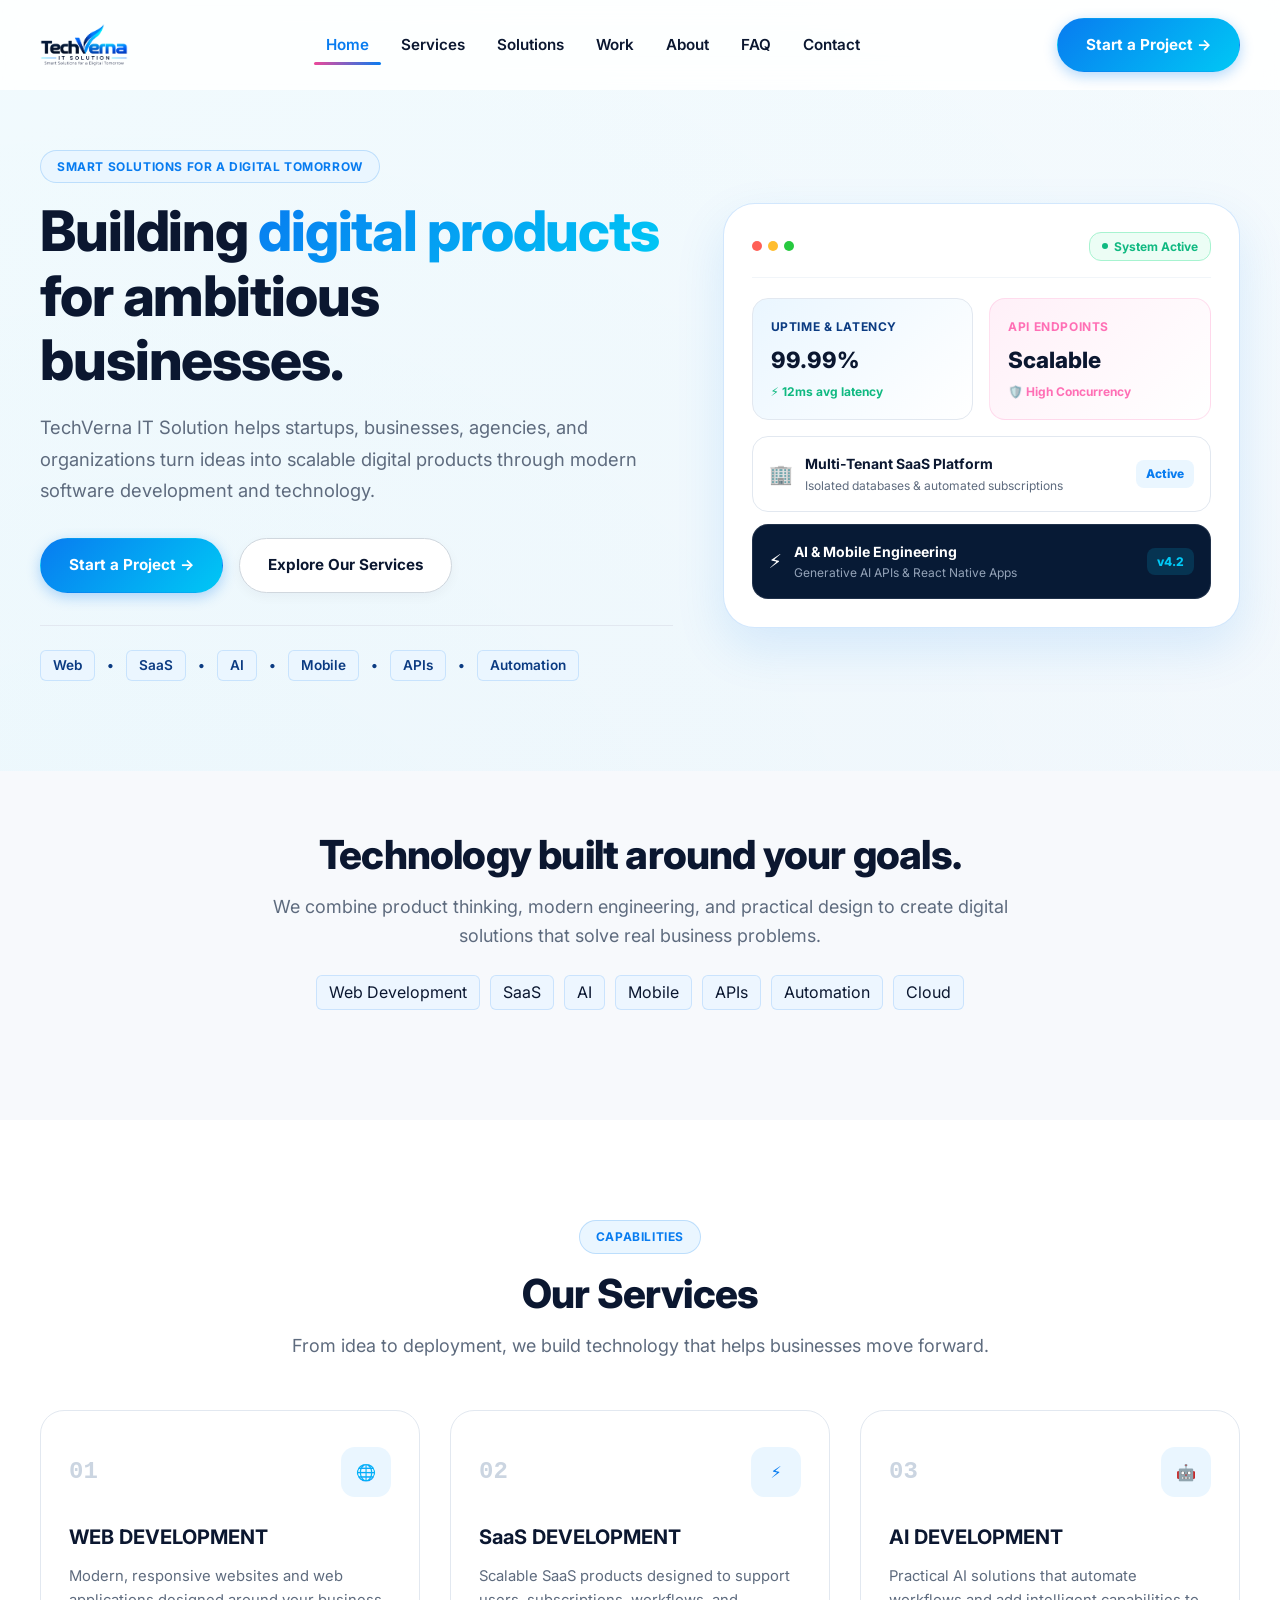
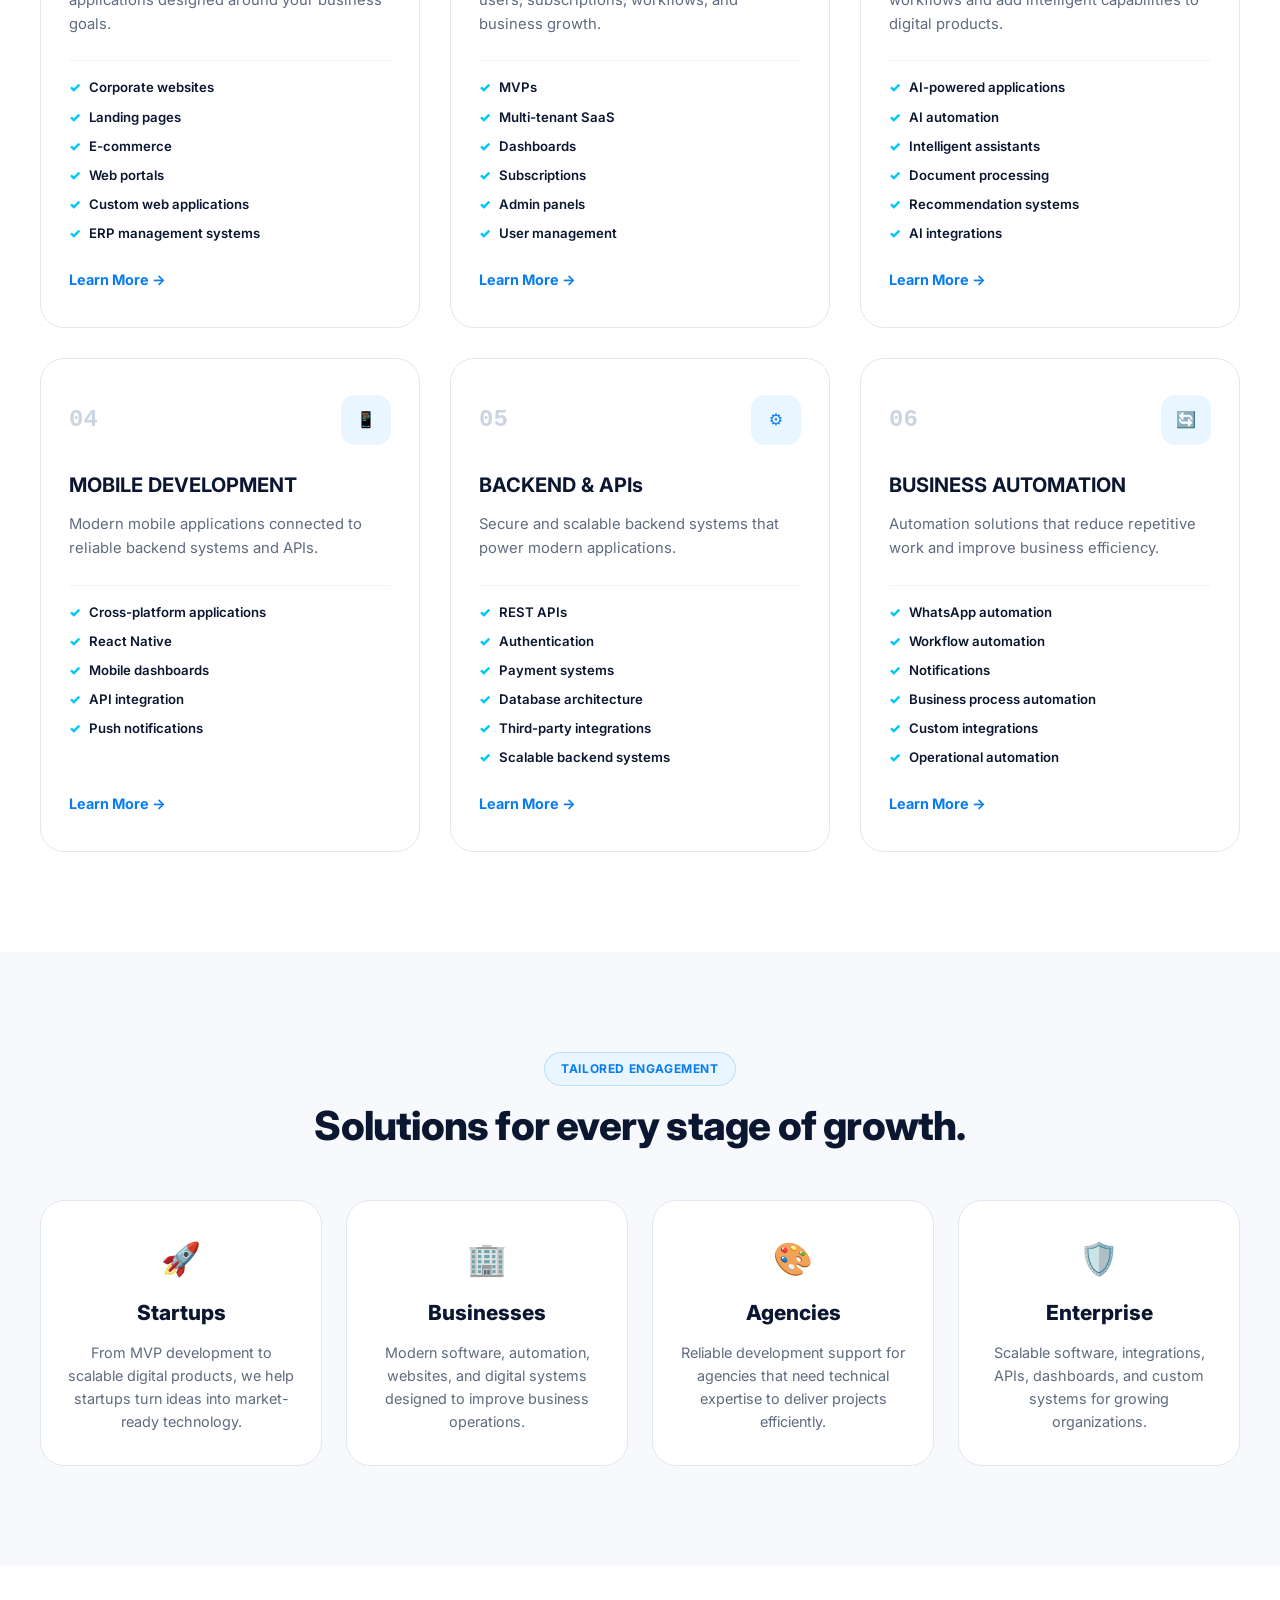
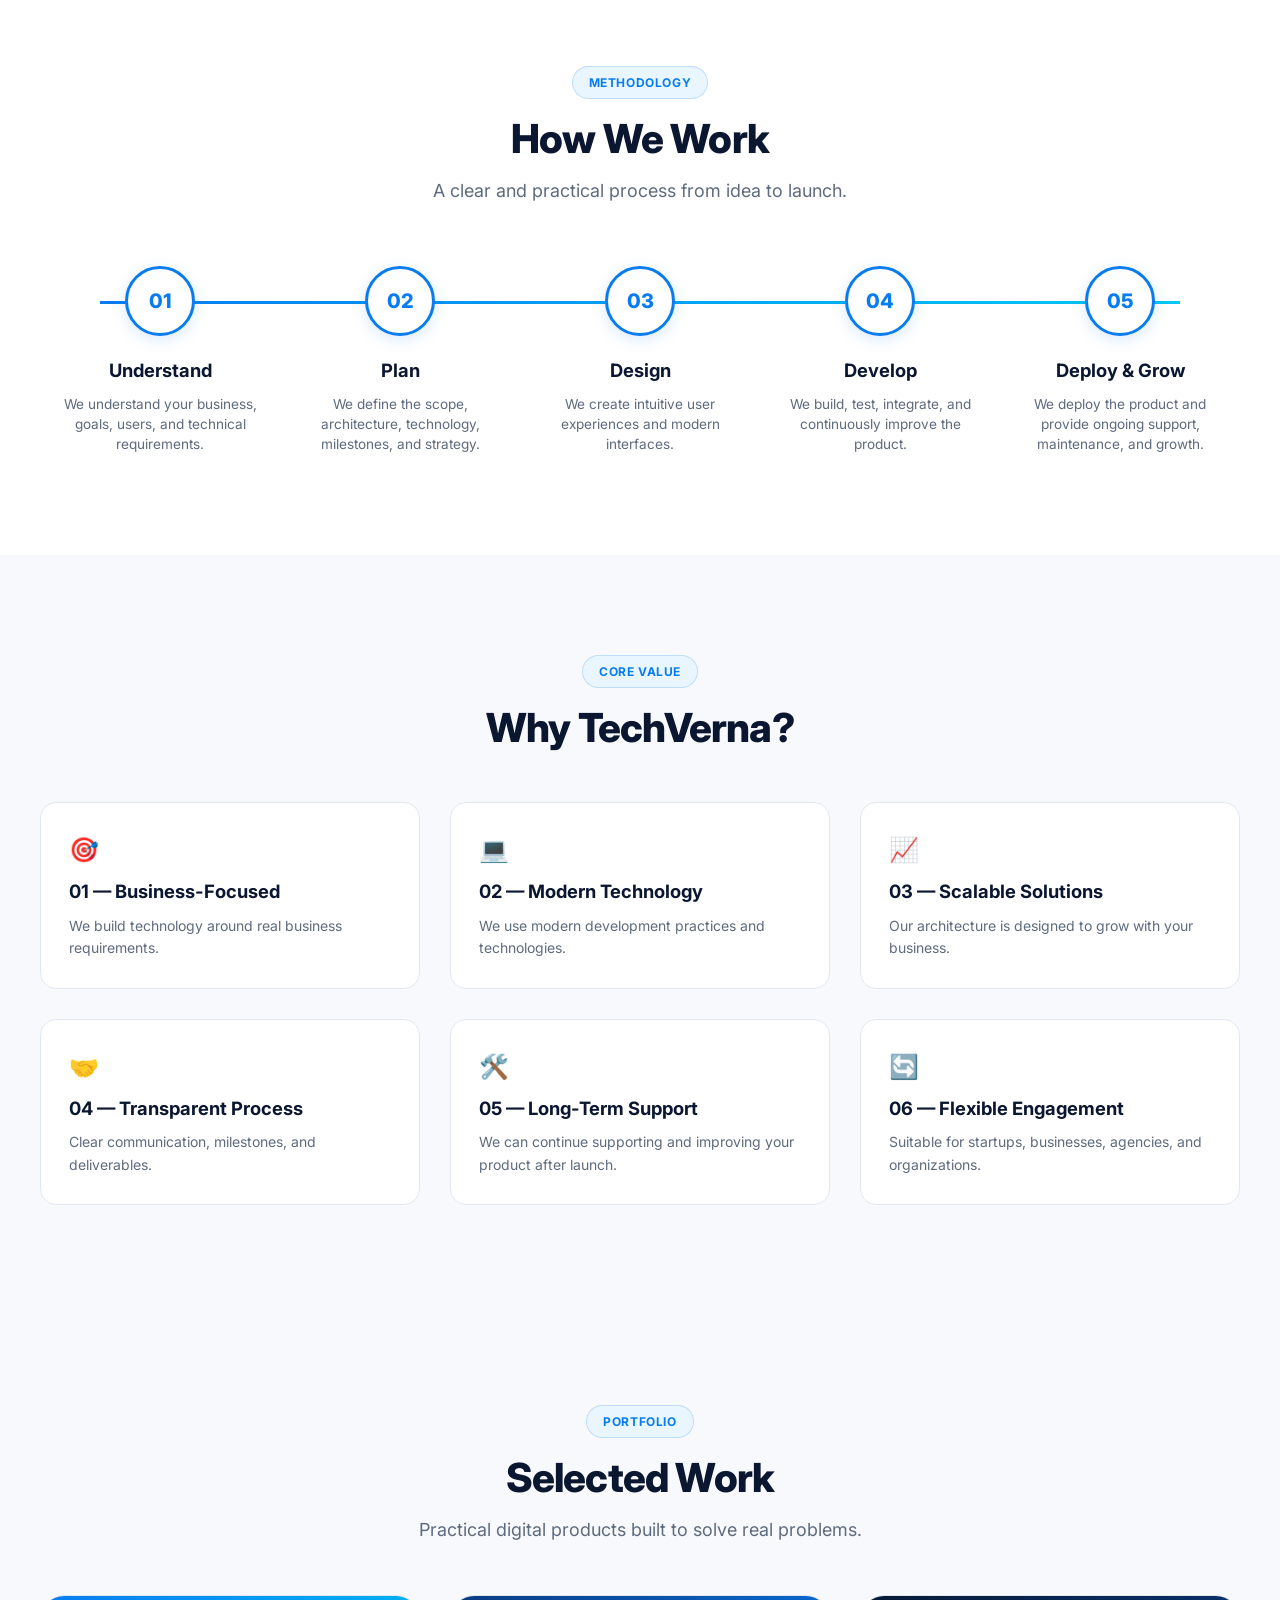
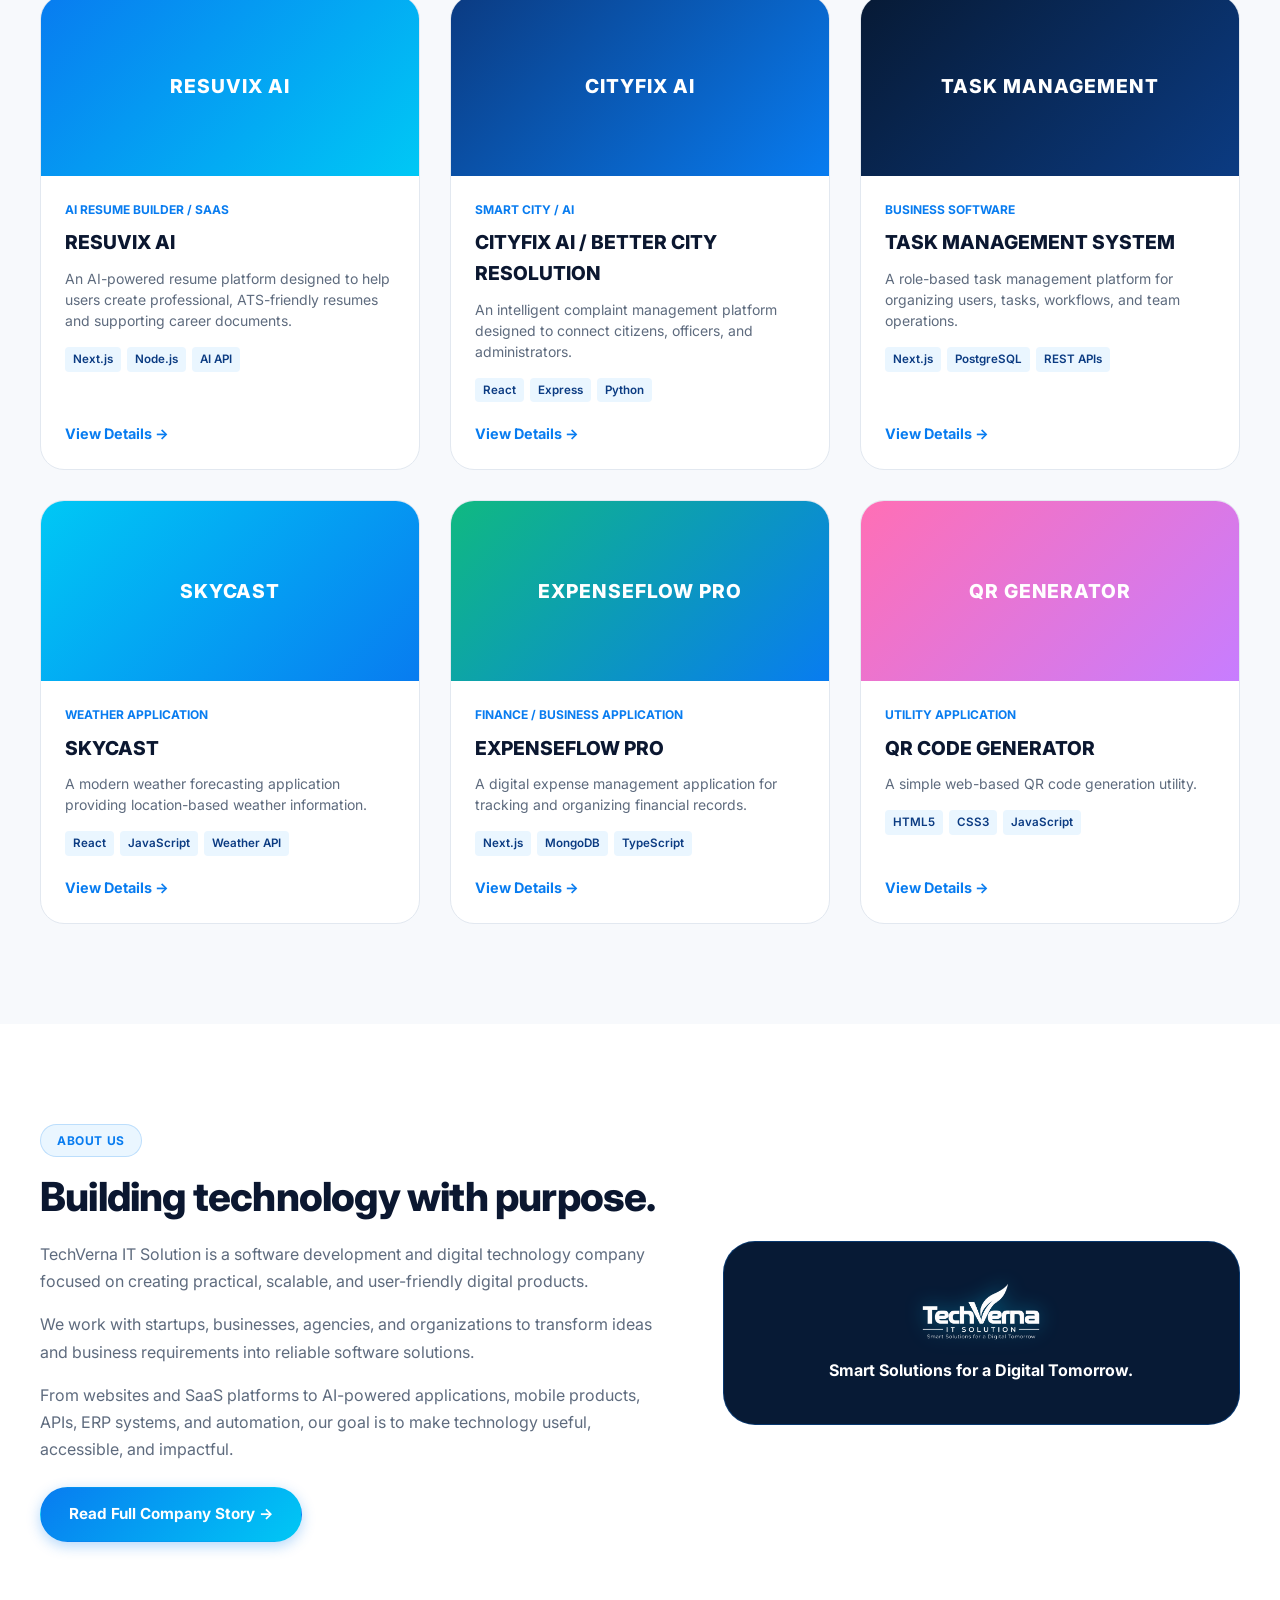
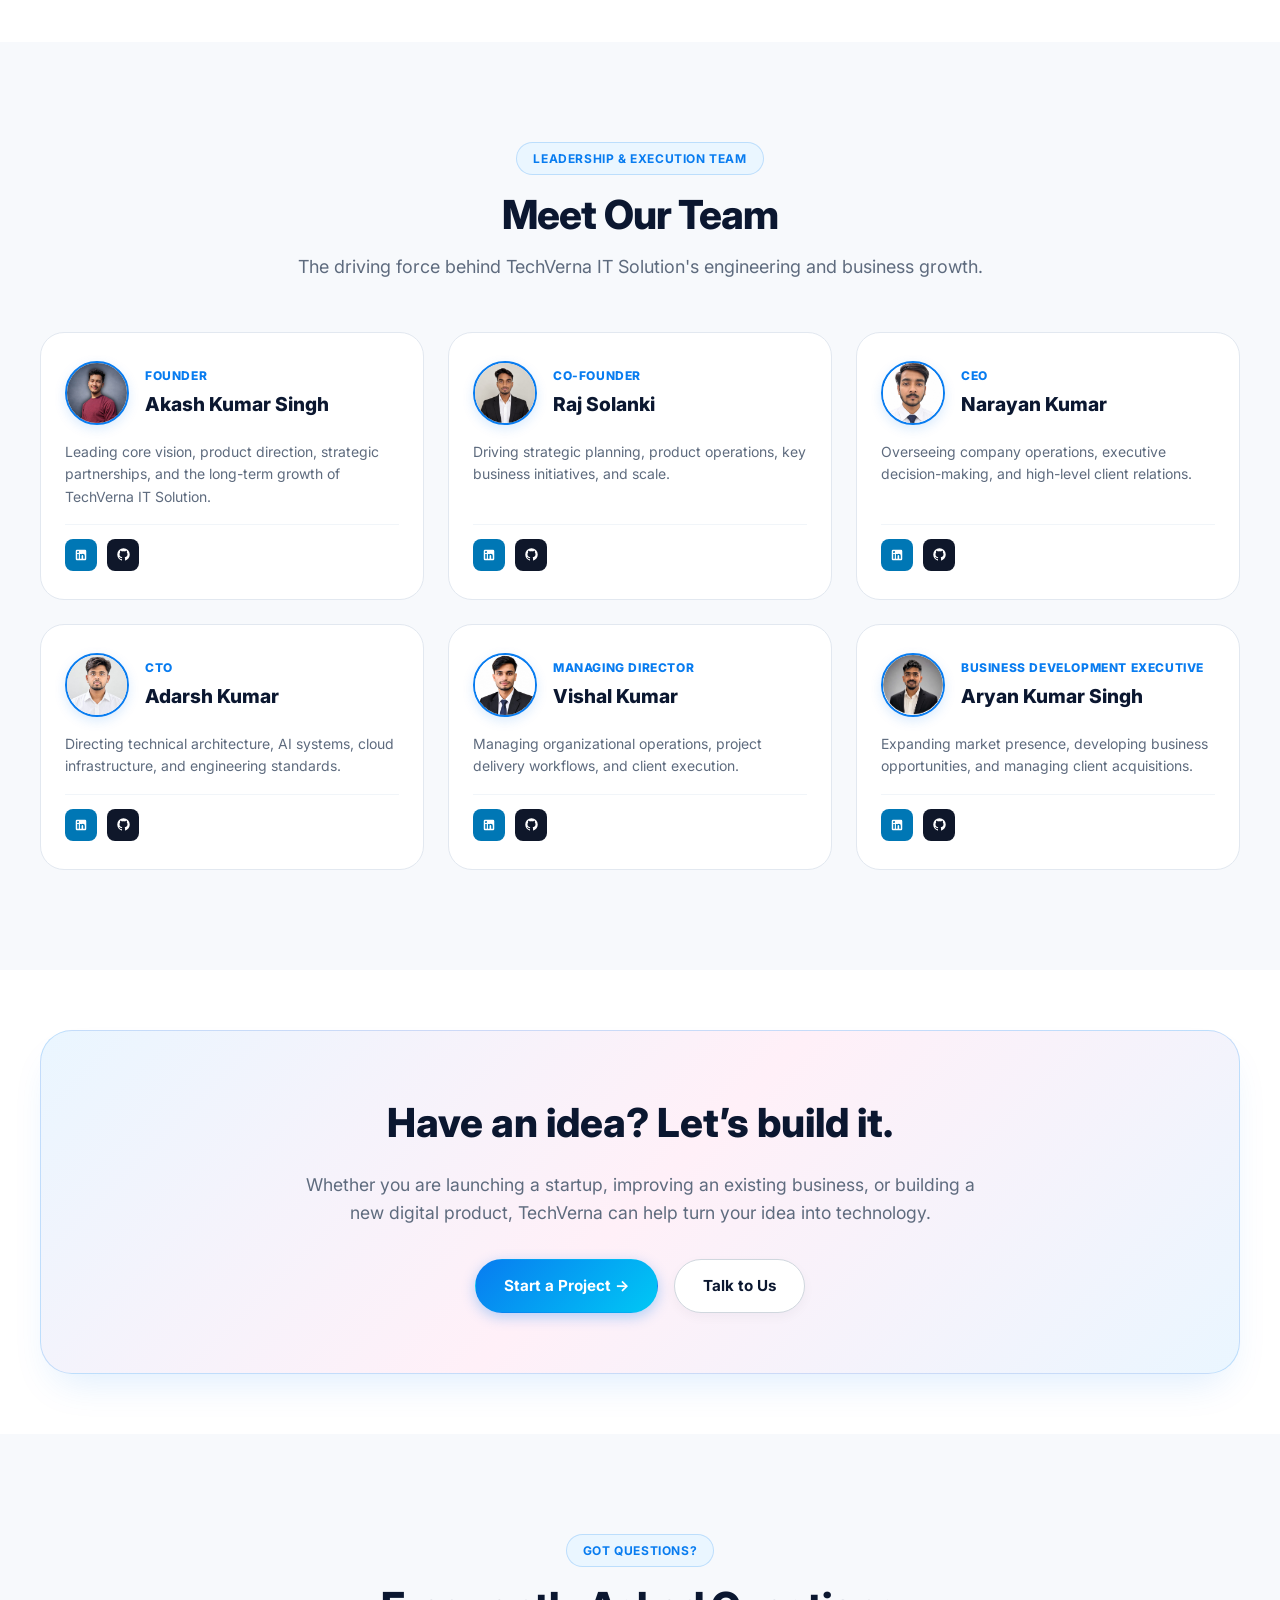
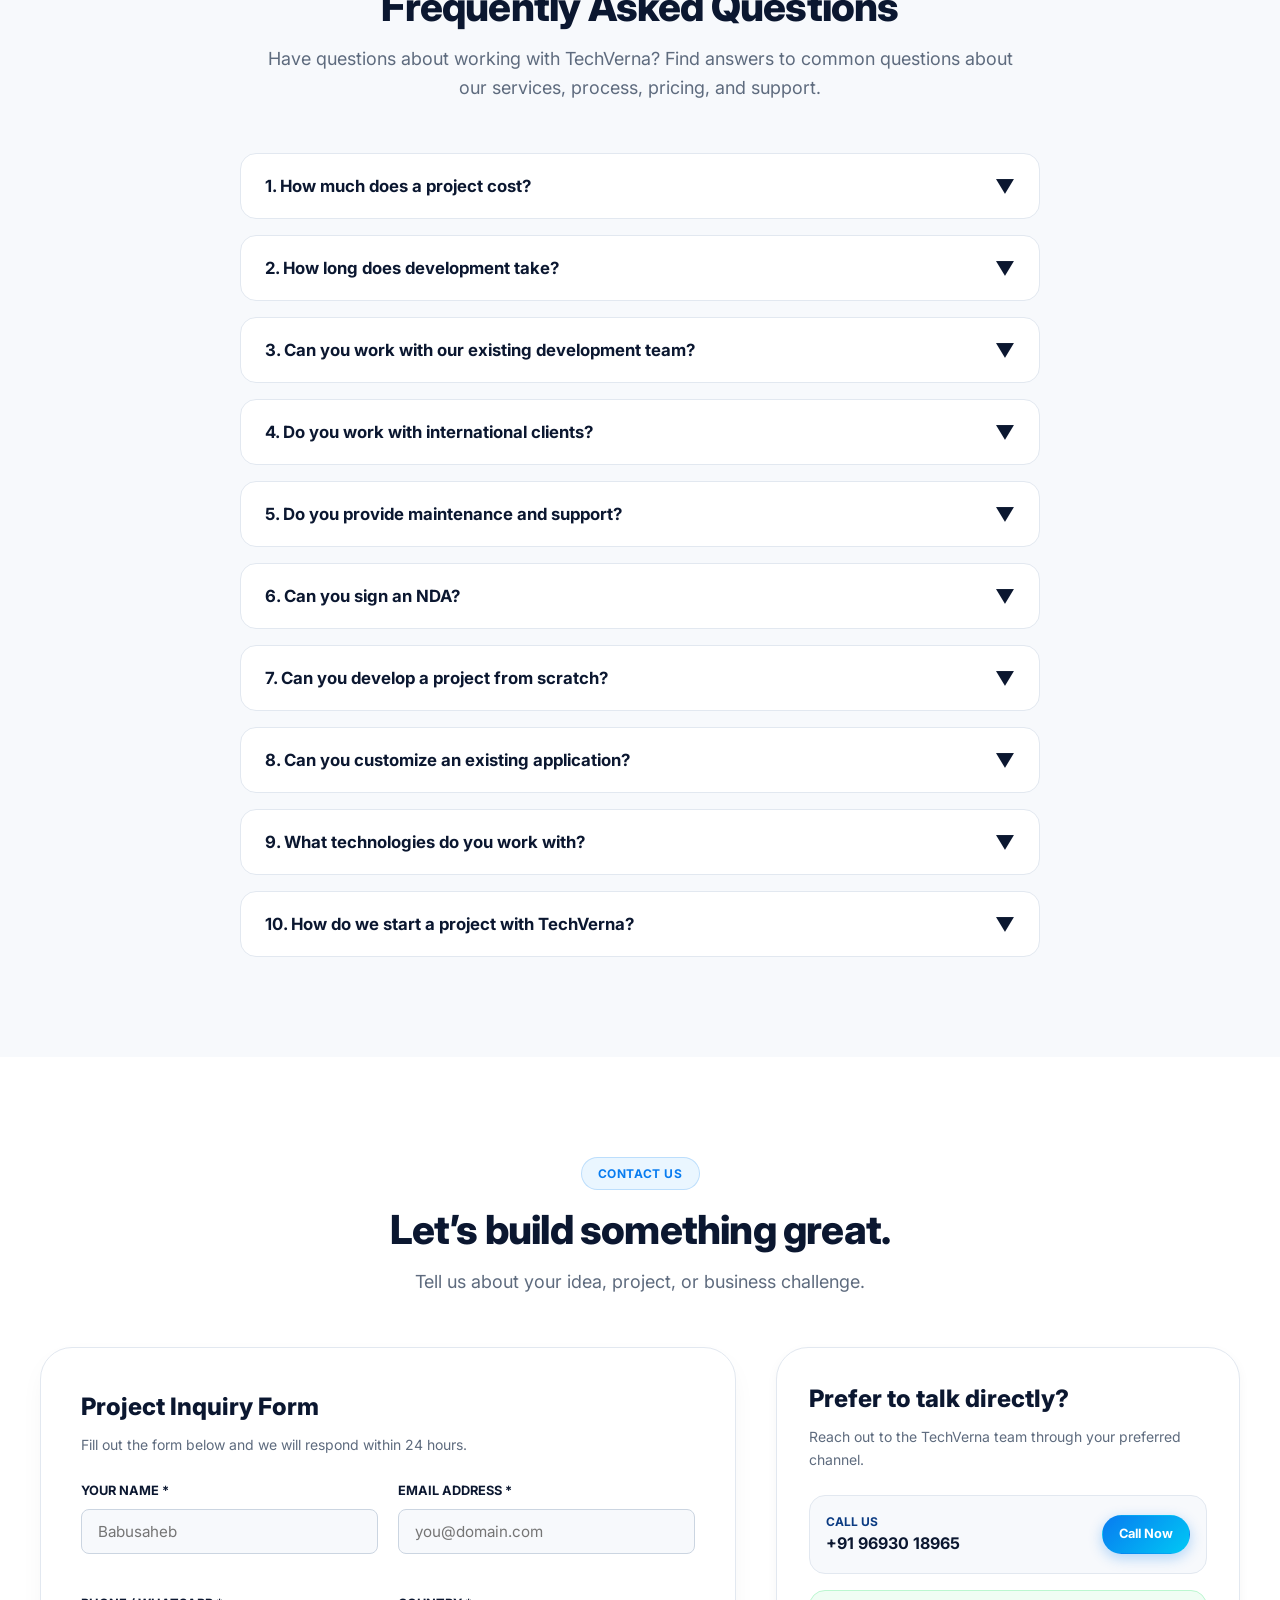
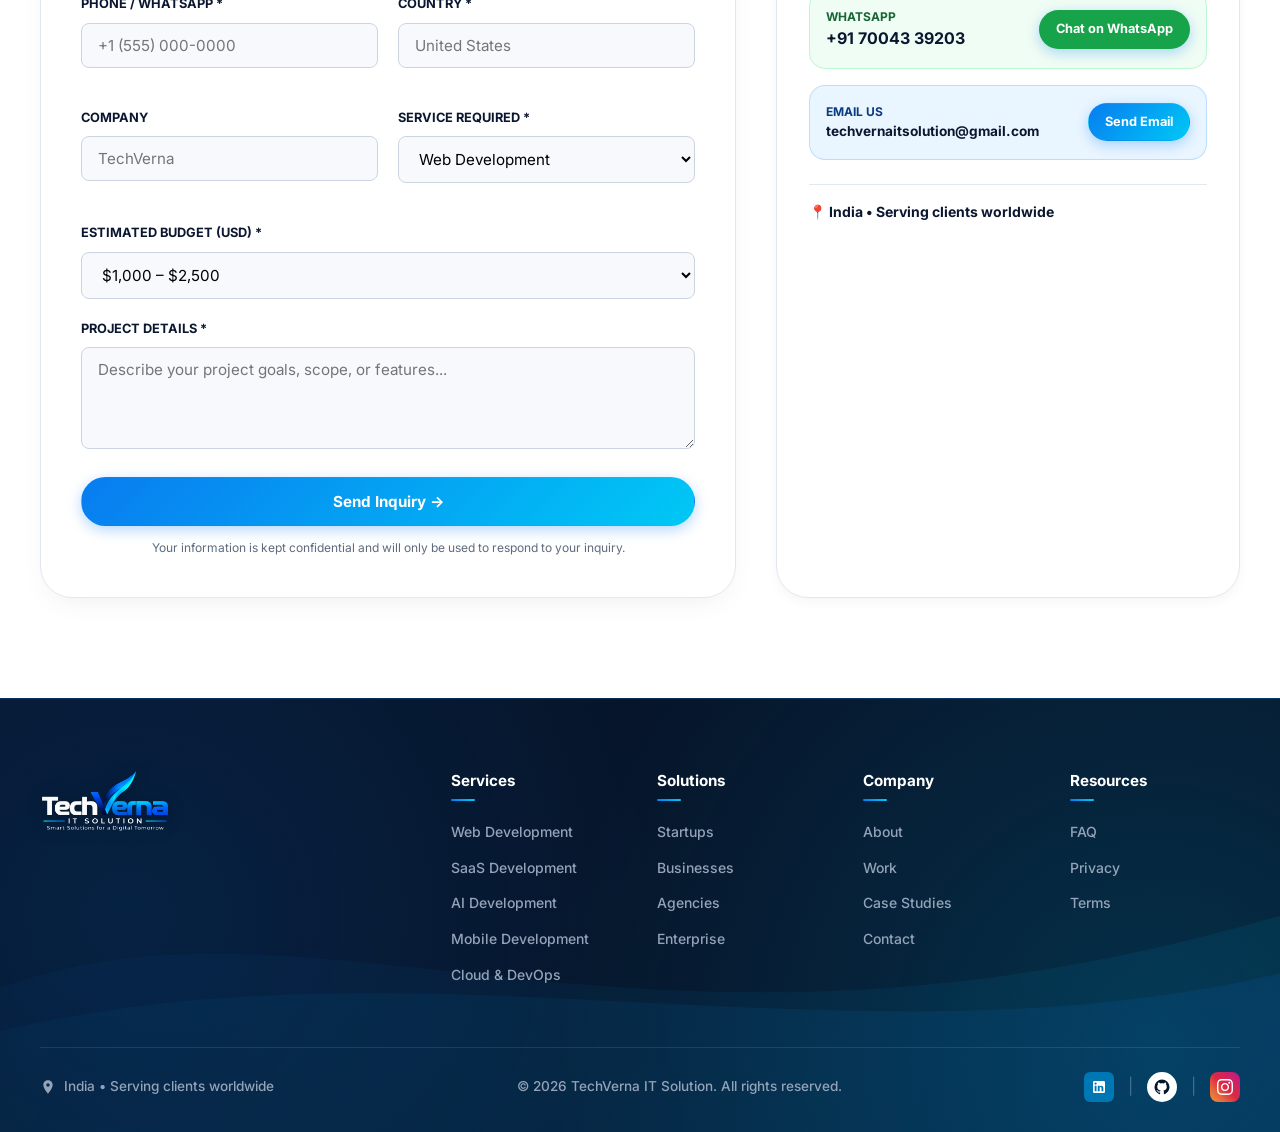
==== index.html @ 1b11ae0d "Initial commit for TechVerna IT Solution website" ====
<!DOCTYPE html>
<html lang="en">
<head>
  <meta charset="UTF-8">
  <meta name="viewport" content="width=device-width, initial-scale=1.0">
  <title>TechVerna IT Solution | Software Development & Digital Solutions</title>
  <meta name="description" content="TechVerna IT Solution builds modern web, SaaS, AI, mobile, API, automation, and custom software solutions for startups, businesses, agencies, and organizations.">
  <meta name="keywords" content="Software Development, Web Development, SaaS Development, AI Development, Mobile App Development, Custom Software, ERP Development, API Development, Business Automation, TechVerna">
  <meta name="author" content="TechVerna IT Solution">
  <link rel="canonical" href="https://techverna.in/">

  <!-- Open Graph / Facebook -->
  <meta property="og:type" content="website">
  <meta property="og:url" content="https://techverna.in/">
  <meta property="og:title" content="TechVerna IT Solution | Software Development & Digital Solutions">
  <meta property="og:description" content="Smart Solutions for a Digital Tomorrow. Turning ideas into scalable digital products through modern software development.">
  <meta property="og:image" content="https://techverna.in/assets/logo.png">

  <!-- Twitter -->
  <meta name="twitter:card" content="summary_large_image">
  <meta name="twitter:title" content="TechVerna IT Solution | Software Development & Digital Solutions">
  <meta name="twitter:description" content="Building modern digital products and software solutions for startups, businesses, agencies, and organizations.">
  <meta name="twitter:image" content="https://techverna.in/assets/logo.png">

  <!-- Favicon -->
  <link rel="icon" type="image/png" href="assets/logo.png">

  <!-- Google Fonts: Inter -->
  <link rel="preconnect" href="https://fonts.googleapis.com">
  <link rel="preconnect" href="https://fonts.gstatic.com" crossorigin>
  <link href="https://fonts.googleapis.com/css2?family=Inter:wght@400;500;600;700;800&display=swap" rel="stylesheet">

  <!-- Stylesheets -->
  <link rel="stylesheet" href="css/style.css">
  <link rel="stylesheet" href="css/responsive.css">
  <link rel="stylesheet" href="css/animations.css">

  <!-- Structured Data JSON-LD -->
  <script type="application/ld+json">
  {
    "@context": "https://schema.org",
    "@type": "Organization",
    "name": "TechVerna IT Solution",
    "alternateName": "TechVerna",
    "url": "https://techverna.in",
    "logo": "https://techverna.in/assets/logo.png",
    "slogan": "Smart Solutions for a Digital Tomorrow.",
    "email": "techvernaitsolution@gmail.com",
    "telephone": "+919693018965",
    "sameAs": [
      "https://www.linkedin.com/company/techverna-it-solution/",
      "https://www.instagram.com/techvernaitsolution.in"
    ]
  }
  </script>
</head>
<body class="ambient-bg">

  <!-- ================= HEADER ================= -->
    <header class="site-header">
    <div class="container header-container">
      <a href="index.html" class="brand-logo" aria-label="TechVerna IT Solution Home">
        <img src="assets/logo.png" alt="TechVerna IT Solution Logo">
      </a>

      <!-- Desktop Navigation -->
      <nav class="nav-menu">
        <a href="index.html" class="nav-link active">Home</a>
        <a href="services.html" class="nav-link">Services</a>
        <a href="solutions.html" class="nav-link">Solutions</a>
        <a href="work.html" class="nav-link">Work</a>
        <a href="about.html" class="nav-link">About</a>
        <a href="faq.html" class="nav-link">FAQ</a>
        <a href="contact.html" class="nav-link">Contact</a>
      </nav>

      <!-- Desktop Header CTA -->
      <div class="header-cta">
        <a href="contact.html" class="btn btn-primary">Start a Project →</a>
      </div>

      <!-- Mobile Hamburger Button -->
      <button id="hamburger-btn" class="hamburger-btn" aria-label="Toggle navigation menu" aria-expanded="false">
        <svg viewBox="0 0 24 24" fill="none" stroke="currentColor" stroke-width="2">
          <path d="M4 6h16M4 12h16M4 18h16" stroke-linecap="round"/>
        </svg>
      </button>
    </div>

    <!-- Mobile Slide-down Drawer -->
    <div id="mobile-menu" class="mobile-menu">
      <a href="index.html" class="nav-link active">Home</a>
      <a href="services.html" class="nav-link">Services</a>
      <a href="solutions.html" class="nav-link">Solutions</a>
      <a href="work.html" class="nav-link">Work</a>
      <a href="about.html" class="nav-link">About</a>
      <a href="faq.html" class="nav-link">FAQ</a>
      <a href="contact.html" class="nav-link">Contact</a>
      <a href="contact.html" class="btn btn-primary" style="margin-top: 10px; width: 100%;">Start a Project →</a>
    </div>
  </header>

  <!-- ================= HERO SECTION ================= -->
  <section class="hero-section">
    <div class="container">
      <div class="hero-grid">
        <div class="hero-content reveal">
          <div class="badge-pill">Smart Solutions for a Digital Tomorrow</div>
          <h1>Building <span class="text-gradient-blue">digital products</span> for ambitious businesses.</h1>
          <p class="hero-description">
            TechVerna IT Solution helps startups, businesses, agencies, and organizations turn ideas into scalable digital products through modern software development and technology.
          </p>
          <div class="hero-actions">
            <a href="contact.html" class="btn btn-primary">Start a Project →</a>
            <a href="services.html" class="btn btn-secondary">Explore Our Services</a>
          </div>
          <div class="tech-badges-row">
            <span class="tech-badge-item">Web</span> •
            <span class="tech-badge-item">SaaS</span> •
            <span class="tech-badge-item">AI</span> •
            <span class="tech-badge-item">Mobile</span> •
            <span class="tech-badge-item">APIs</span> •
            <span class="tech-badge-item">Automation</span>
          </div>
        </div>

        <!-- Sleek Stationary Software Showcase Visual -->
        <div class="hero-visual reveal">
          <div class="hero-visual-card">
            <div class="mock-window-header">
              <div class="dots">
                <div class="dot red"></div>
                <div class="dot yellow"></div>
                <div class="dot green"></div>
              </div>
              <div class="mock-status-pill">
                <span class="mock-status-dot"></span>
                <span>System Active</span>
              </div>
            </div>

            <div class="mock-dashboard-grid">
              <div class="mock-stat-card">
                <div class="mock-stat-title">Uptime & Latency</div>
                <div class="mock-stat-val">99.99%</div>
                <div style="font-size: 0.75rem; color: #10B981; font-weight: 700; margin-top: 4px;">⚡ 12ms avg latency</div>
              </div>
              <div class="mock-stat-card" style="background: linear-gradient(135deg, var(--color-soft-pink) 0%, #FFFFFF 100%); border-color: rgba(255, 111, 181, 0.2);">
                <div class="mock-stat-title" style="color: var(--color-pink);">API Endpoints</div>
                <div class="mock-stat-val">Scalable</div>
                <div style="font-size: 0.75rem; color: var(--color-pink); font-weight: 700; margin-top: 4px;">🛡️ High Concurrency</div>
              </div>
            </div>

            <div class="mock-feature-box">
              <div style="display: flex; align-items: center; gap: 12px;">
                <span style="font-size: 1.2rem;">🏢</span>
                <div>
                  <div style="font-size: 0.875rem; font-weight: 700; color: var(--color-dark-text);">Multi-Tenant SaaS Platform</div>
                  <div style="font-size: 0.75rem; color: var(--color-muted-text);">Isolated databases & automated subscriptions</div>
                </div>
              </div>
              <span style="font-size: 0.75rem; font-weight: 800; color: var(--color-primary-blue); background: var(--color-soft-blue); padding: 4px 10px; border-radius: 8px;">Active</span>
            </div>

            <div class="mock-feature-box dark">
              <div style="display: flex; align-items: center; gap: 12px;">
                <span style="font-size: 1.2rem;">⚡</span>
                <div>
                  <div style="font-size: 0.875rem; font-weight: 700; color: #FFFFFF;">AI & Mobile Engineering</div>
                  <div style="font-size: 0.75rem; color: #94A3B8;">Generative AI APIs & React Native Apps</div>
                </div>
              </div>
              <span style="font-size: 0.75rem; font-weight: 800; color: #00C8F5; background: rgba(0, 200, 245, 0.15); padding: 4px 10px; border-radius: 8px;">v4.2</span>
            </div>
          </div>
        </div>
      </div>
    </div>
  </section>

  <!-- ================= INTRO / TRUST SECTION ================= -->
  <section class="py-60 bg-light-section" style="border-y: 1px solid #E2E8F0;">
    <div class="container">
      <div class="section-header reveal">
        <h2 class="section-title">Technology built around your goals.</h2>
        <p class="section-subtitle">
          We combine product thinking, modern engineering, and practical design to create digital solutions that solve real business problems.
        </p>
        <div style="display: flex; flex-wrap: wrap; justify-content: center; gap: 10px; margin-top: 24px;">
          <span class="tech-badge-item">Web Development</span>
          <span class="tech-badge-item">SaaS</span>
          <span class="tech-badge-item">AI</span>
          <span class="tech-badge-item">Mobile</span>
          <span class="tech-badge-item">APIs</span>
          <span class="tech-badge-item">Automation</span>
          <span class="tech-badge-item">Cloud</span>
        </div>
      </div>
    </div>
  </section>

  <!-- ================= SERVICES SECTION ================= -->
  <section class="services-section bg-white-section">
    <div class="container">
      <div class="section-header reveal">
        <div class="badge-pill">Capabilities</div>
        <h2 class="section-title">Our Services</h2>
        <p class="section-subtitle">From idea to deployment, we build technology that helps businesses move forward.</p>
      </div>

      <div class="services-grid">
        <!-- 01 WEB DEVELOPMENT -->
        <div class="service-card reveal">
          <div>
            <div class="card-top">
              <span class="card-num">01</span>
              <div class="card-icon">🌐</div>
            </div>
            <h3 class="card-title">WEB DEVELOPMENT</h3>
            <p class="card-desc">Modern, responsive websites and web applications designed around your business goals.</p>
            <ul class="card-features">
              <li>Corporate websites</li>
              <li>Landing pages</li>
              <li>E-commerce</li>
              <li>Web portals</li>
              <li>Custom web applications</li>
              <li>ERP management systems</li>
            </ul>
          </div>
          <a href="services/web-development.html" class="card-link">Learn More →</a>
        </div>

        <!-- 02 SAAS DEVELOPMENT -->
        <div class="service-card reveal">
          <div>
            <div class="card-top">
              <span class="card-num">02</span>
              <div class="card-icon">⚡</div>
            </div>
            <h3 class="card-title">SaaS DEVELOPMENT</h3>
            <p class="card-desc">Scalable SaaS products designed to support users, subscriptions, workflows, and business growth.</p>
            <ul class="card-features">
              <li>MVPs</li>
              <li>Multi-tenant SaaS</li>
              <li>Dashboards</li>
              <li>Subscriptions</li>
              <li>Admin panels</li>
              <li>User management</li>
            </ul>
          </div>
          <a href="services/saas-development.html" class="card-link">Learn More →</a>
        </div>

        <!-- 03 AI DEVELOPMENT -->
        <div class="service-card reveal">
          <div>
            <div class="card-top">
              <span class="card-num">03</span>
              <div class="card-icon">🤖</div>
            </div>
            <h3 class="card-title">AI DEVELOPMENT</h3>
            <p class="card-desc">Practical AI solutions that automate workflows and add intelligent capabilities to digital products.</p>
            <ul class="card-features">
              <li>AI-powered applications</li>
              <li>AI automation</li>
              <li>Intelligent assistants</li>
              <li>Document processing</li>
              <li>Recommendation systems</li>
              <li>AI integrations</li>
            </ul>
          </div>
          <a href="services/ai-development.html" class="card-link">Learn More →</a>
        </div>

        <!-- 04 MOBILE DEVELOPMENT -->
        <div class="service-card reveal">
          <div>
            <div class="card-top">
              <span class="card-num">04</span>
              <div class="card-icon">📱</div>
            </div>
            <h3 class="card-title">MOBILE DEVELOPMENT</h3>
            <p class="card-desc">Modern mobile applications connected to reliable backend systems and APIs.</p>
            <ul class="card-features">
              <li>Cross-platform applications</li>
              <li>React Native</li>
              <li>Mobile dashboards</li>
              <li>API integration</li>
              <li>Push notifications</li>
            </ul>
          </div>
          <a href="services/mobile-development.html" class="card-link">Learn More →</a>
        </div>

        <!-- 05 BACKEND & APIs -->
        <div class="service-card reveal">
          <div>
            <div class="card-top">
              <span class="card-num">05</span>
              <div class="card-icon">⚙️</div>
            </div>
            <h3 class="card-title">BACKEND & APIs</h3>
            <p class="card-desc">Secure and scalable backend systems that power modern applications.</p>
            <ul class="card-features">
              <li>REST APIs</li>
              <li>Authentication</li>
              <li>Payment systems</li>
              <li>Database architecture</li>
              <li>Third-party integrations</li>
              <li>Scalable backend systems</li>
            </ul>
          </div>
          <a href="services/backend-api-development.html" class="card-link">Learn More →</a>
        </div>

        <!-- 06 BUSINESS AUTOMATION -->
        <div class="service-card reveal">
          <div>
            <div class="card-top">
              <span class="card-num">06</span>
              <div class="card-icon">🔄</div>
            </div>
            <h3 class="card-title">BUSINESS AUTOMATION</h3>
            <p class="card-desc">Automation solutions that reduce repetitive work and improve business efficiency.</p>
            <ul class="card-features">
              <li>WhatsApp automation</li>
              <li>Workflow automation</li>
              <li>Notifications</li>
              <li>Business process automation</li>
              <li>Custom integrations</li>
              <li>Operational automation</li>
            </ul>
          </div>
          <a href="services/business-automation.html" class="card-link">Learn More →</a>
        </div>
      </div>
    </div>
  </section>

  <!-- ================= SOLUTIONS SECTION ================= -->
  <section class="py-100 bg-light-section">
    <div class="container">
      <div class="section-header reveal">
        <div class="badge-pill">Tailored Engagement</div>
        <h2 class="section-title">Solutions for every stage of growth.</h2>
      </div>

      <div class="solutions-grid">
        <div class="solution-card reveal">
          <div style="font-size: 2rem; margin-bottom: 12px;">🚀</div>
          <h3>Startups</h3>
          <p>From MVP development to scalable digital products, we help startups turn ideas into market-ready technology.</p>
        </div>
        <div class="solution-card reveal">
          <div style="font-size: 2rem; margin-bottom: 12px;">🏢</div>
          <h3>Businesses</h3>
          <p>Modern software, automation, websites, and digital systems designed to improve business operations.</p>
        </div>
        <div class="solution-card reveal">
          <div style="font-size: 2rem; margin-bottom: 12px;">🎨</div>
          <h3>Agencies</h3>
          <p>Reliable development support for agencies that need technical expertise to deliver projects efficiently.</p>
        </div>
        <div class="solution-card reveal">
          <div style="font-size: 2rem; margin-bottom: 12px;">🛡️</div>
          <h3>Enterprise</h3>
          <p>Scalable software, integrations, APIs, dashboards, and custom systems for growing organizations.</p>
        </div>
      </div>
    </div>
  </section>

  <!-- ================= PROCESS SECTION ================= -->
  <section class="py-100 bg-white-section">
    <div class="container">
      <div class="section-header reveal">
        <div class="badge-pill">Methodology</div>
        <h2 class="section-title">How We Work</h2>
        <p class="section-subtitle">A clear and practical process from idea to launch.</p>
      </div>

      <div class="process-timeline reveal">
        <div class="process-step">
          <div class="step-number">01</div>
          <h3 class="step-title">Understand</h3>
          <p class="step-desc">We understand your business, goals, users, and technical requirements.</p>
        </div>
        <div class="process-step">
          <div class="step-number">02</div>
          <h3 class="step-title">Plan</h3>
          <p class="step-desc">We define the scope, architecture, technology, milestones, and strategy.</p>
        </div>
        <div class="process-step">
          <div class="step-number">03</div>
          <h3 class="step-title">Design</h3>
          <p class="step-desc">We create intuitive user experiences and modern interfaces.</p>
        </div>
        <div class="process-step">
          <div class="step-number">04</div>
          <h3 class="step-title">Develop</h3>
          <p class="step-desc">We build, test, integrate, and continuously improve the product.</p>
        </div>
        <div class="process-step">
          <div class="step-number">05</div>
          <h3 class="step-title">Deploy & Grow</h3>
          <p class="step-desc">We deploy the product and provide ongoing support, maintenance, and growth.</p>
        </div>
      </div>
    </div>
  </section>

  <!-- ================= WHY TECHVERNA ================= -->
  <section class="py-100 bg-light-section">
    <div class="container">
      <div class="section-header reveal">
        <div class="badge-pill">Core Value</div>
        <h2 class="section-title">Why TechVerna?</h2>
      </div>

      <div class="why-grid">
        <div class="why-block reveal">
          <div style="font-size: 1.5rem; margin-bottom: 8px;">🎯</div>
          <h3>01 — Business-Focused</h3>
          <p>We build technology around real business requirements.</p>
        </div>
        <div class="why-block reveal">
          <div style="font-size: 1.5rem; margin-bottom: 8px;">💻</div>
          <h3>02 — Modern Technology</h3>
          <p>We use modern development practices and technologies.</p>
        </div>
        <div class="why-block reveal">
          <div style="font-size: 1.5rem; margin-bottom: 8px;">📈</div>
          <h3>03 — Scalable Solutions</h3>
          <p>Our architecture is designed to grow with your business.</p>
        </div>
        <div class="why-block reveal">
          <div style="font-size: 1.5rem; margin-bottom: 8px;">🤝</div>
          <h3>04 — Transparent Process</h3>
          <p>Clear communication, milestones, and deliverables.</p>
        </div>
        <div class="why-block reveal">
          <div style="font-size: 1.5rem; margin-bottom: 8px;">🛠️</div>
          <h3>05 — Long-Term Support</h3>
          <p>We can continue supporting and improving your product after launch.</p>
        </div>
        <div class="why-block reveal">
          <div style="font-size: 1.5rem; margin-bottom: 8px;">🔄</div>
          <h3>06 — Flexible Engagement</h3>
          <p>Suitable for startups, businesses, agencies, and organizations.</p>
        </div>
      </div>
    </div>
  </section>

  <!-- ================= WORK / PROJECTS ================= -->
  <section class="py-100 bg-light-section">
    <div class="container">
      <div class="section-header reveal">
        <div class="badge-pill">Portfolio</div>
        <h2 class="section-title">Selected Work</h2>
        <p class="section-subtitle">Practical digital products built to solve real problems.</p>
      </div>

      <div class="projects-grid">
        <!-- Project 1 -->
        <div class="project-card reveal">
          <div class="project-img-placeholder" style="background: linear-gradient(135deg, #087CF0, #00C8F5);">
            RESUVIX AI
          </div>
          <div class="project-body">
            <div>
              <div class="project-cat">AI Resume Builder / SaaS</div>
              <h3 class="project-title">RESUVIX AI</h3>
              <p class="project-desc">An AI-powered resume platform designed to help users create professional, ATS-friendly resumes and supporting career documents.</p>
              <div class="project-techs">
                <span class="project-tech-tag">Next.js</span>
                <span class="project-tech-tag">Node.js</span>
                <span class="project-tech-tag">AI API</span>
              </div>
            </div>
            <a href="work.html" class="card-link">View Details →</a>
          </div>
        </div>

        <!-- Project 2 -->
        <div class="project-card reveal">
          <div class="project-img-placeholder" style="background: linear-gradient(135deg, #0B3B82, #087CF0);">
            CITYFIX AI
          </div>
          <div class="project-body">
            <div>
              <div class="project-cat">Smart City / AI</div>
              <h3 class="project-title">CITYFIX AI / BETTER CITY RESOLUTION</h3>
              <p class="project-desc">An intelligent complaint management platform designed to connect citizens, officers, and administrators.</p>
              <div class="project-techs">
                <span class="project-tech-tag">React</span>
                <span class="project-tech-tag">Express</span>
                <span class="project-tech-tag">Python</span>
              </div>
            </div>
            <a href="work.html" class="card-link">View Details →</a>
          </div>
        </div>

        <!-- Project 3 -->
        <div class="project-card reveal">
          <div class="project-img-placeholder" style="background: linear-gradient(135deg, #071A35, #0B3B82);">
            TASK MANAGEMENT
          </div>
          <div class="project-body">
            <div>
              <div class="project-cat">Business Software</div>
              <h3 class="project-title">TASK MANAGEMENT SYSTEM</h3>
              <p class="project-desc">A role-based task management platform for organizing users, tasks, workflows, and team operations.</p>
              <div class="project-techs">
                <span class="project-tech-tag">Next.js</span>
                <span class="project-tech-tag">PostgreSQL</span>
                <span class="project-tech-tag">REST APIs</span>
              </div>
            </div>
            <a href="work.html" class="card-link">View Details →</a>
          </div>
        </div>

        <!-- Project 4 -->
        <div class="project-card reveal">
          <div class="project-img-placeholder" style="background: linear-gradient(135deg, #00C8F5, #087CF0);">
            SKYCAST
          </div>
          <div class="project-body">
            <div>
              <div class="project-cat">Weather Application</div>
              <h3 class="project-title">SKYCAST</h3>
              <p class="project-desc">A modern weather forecasting application providing location-based weather information.</p>
              <div class="project-techs">
                <span class="project-tech-tag">React</span>
                <span class="project-tech-tag">JavaScript</span>
                <span class="project-tech-tag">Weather API</span>
              </div>
            </div>
            <a href="work.html" class="card-link">View Details →</a>
          </div>
        </div>

        <!-- Project 5 -->
        <div class="project-card reveal">
          <div class="project-img-placeholder" style="background: linear-gradient(135deg, #10B981, #087CF0);">
            EXPENSEFLOW PRO
          </div>
          <div class="project-body">
            <div>
              <div class="project-cat">Finance / Business Application</div>
              <h3 class="project-title">EXPENSEFLOW PRO</h3>
              <p class="project-desc">A digital expense management application for tracking and organizing financial records.</p>
              <div class="project-techs">
                <span class="project-tech-tag">Next.js</span>
                <span class="project-tech-tag">MongoDB</span>
                <span class="project-tech-tag">TypeScript</span>
              </div>
            </div>
            <a href="work.html" class="card-link">View Details →</a>
          </div>
        </div>

        <!-- Project 6 -->
        <div class="project-card reveal">
          <div class="project-img-placeholder" style="background: linear-gradient(135deg, #FF6FB5, #C77DFF);">
            QR GENERATOR
          </div>
          <div class="project-body">
            <div>
              <div class="project-cat">Utility Application</div>
              <h3 class="project-title">QR CODE GENERATOR</h3>
              <p class="project-desc">A simple web-based QR code generation utility.</p>
              <div class="project-techs">
                <span class="project-tech-tag">HTML5</span>
                <span class="project-tech-tag">CSS3</span>
                <span class="project-tech-tag">JavaScript</span>
              </div>
            </div>
            <a href="work.html" class="card-link">View Details →</a>
          </div>
        </div>
      </div>
    </div>
  </section>

  <!-- ================= ABOUT SECTION ================= -->
  <section class="py-100 bg-white-section">
    <div class="container">
      <div class="hero-grid">
        <div class="reveal">
          <div class="badge-pill">About Us</div>
          <h2 class="section-title" style="text-align: left; margin-bottom: 20px;">Building technology with purpose.</h2>
          <p style="color: var(--color-muted-text); line-height: 1.7; margin-bottom: 16px;">
            TechVerna IT Solution is a software development and digital technology company focused on creating practical, scalable, and user-friendly digital products.
          </p>
          <p style="color: var(--color-muted-text); line-height: 1.7; margin-bottom: 16px;">
            We work with startups, businesses, agencies, and organizations to transform ideas and business requirements into reliable software solutions.
          </p>
          <p style="color: var(--color-muted-text); line-height: 1.7; margin-bottom: 24px;">
            From websites and SaaS platforms to AI-powered applications, mobile products, APIs, ERP systems, and automation, our goal is to make technology useful, accessible, and impactful.
          </p>
          <a href="about.html" class="btn btn-primary">Read Full Company Story →</a>
        </div>
        <div class="reveal" style="text-align: center;">
          <div style="background: var(--color-navy); padding: 40px; border-radius: var(--radius-xl); border: 1px solid rgba(8,124,240,0.3);">
            <img src="assets/logo.png" alt="TechVerna IT Solution" style="height: 60px; margin: 0 auto 16px auto; filter: brightness(0) invert(1) drop-shadow(0 0 10px rgba(0,200,245,0.4));">
            <div style="font-weight: 700; color: #FFFFFF;">Smart Solutions for a Digital Tomorrow.</div>
          </div>
        </div>
      </div>
    </div>
  </section>

  <!-- ================= TEAM SECTION ================= -->
  <section class="py-100 bg-light-section">
    <div class="container">
      <div class="section-header reveal">
        <div class="badge-pill">Leadership &amp; Execution Team</div>
        <h2 class="section-title">Meet Our Team</h2>
        <p class="section-subtitle">The driving force behind TechVerna IT Solution's engineering and business growth.</p>
      </div>

      <div class="team-grid-3col reveal">
        <!-- 01 FOUNDER -->
        <div class="executive-card">
          <div>
            <div class="executive-header">
              <img src="assets/team/akash.jpg" alt="Akash Kumar Singh" class="executive-avatar">
              <div>
                <div class="executive-role-tag">FOUNDER</div>
                <h3 class="executive-name">Akash Kumar Singh</h3>
              </div>
            </div>
            <p class="executive-desc">
              Leading core vision, product direction, strategic partnerships, and the long-term growth of TechVerna IT Solution.
            </p>
          </div>
          <div class="team-social-links">
            <a href="https://www.linkedin.com/in/akashsingh2005" target="_blank" rel="noopener noreferrer" class="team-social-btn linkedin" aria-label="Akash Kumar Singh LinkedIn">
              <svg width="14" height="14" fill="currentColor" viewBox="0 0 24 24">
                <path d="M19 3a2 2 0 0 1 2 2v14a2 2 0 0 1-2 2H5a2 2 0 0 1-2-2V5a2 2 0 0 1 2-2h14m-.5 15.5v-5.3a3.26 3.26 0 0 0-3.26-3.26c-.85 0-1.84.52-2.28 1.3v-1.11h-2.79v8.37h2.79v-4.93c0-.77.62-1.4 1.39-1.4a1.4 1.4 0 0 1 1.4 1.4v4.93h2.75M6.88 8.56a1.68 1.68 0 0 0 1.68-1.68c0-.93-.75-1.69-1.68-1.69a1.69 1.69 0 0 0-1.69 1.69c0 .93.76 1.68 1.69 1.68m1.39 9.94v-8.37H5.5v8.37h2.77z"/>
              </svg>
            </a>
            <a href="https://github.com/akashsingg2005" target="_blank" rel="noopener noreferrer" class="team-social-btn github" aria-label="Akash Kumar Singh GitHub">
              <svg width="15" height="15" fill="currentColor" viewBox="0 0 24 24">
                <path d="M12 2A10 10 0 0 0 2 12c0 4.42 2.87 8.17 6.84 9.5.5.08.66-.23.66-.5v-1.69c-2.77.6-3.36-1.34-3.36-1.34-.46-1.16-1.11-1.47-1.11-1.47-.91-.62.07-.6.07-.6 1 .07 1.53 1.03 1.53 1.03.87 1.52 2.34 1.07 2.91.83.1-.65.35-1.09.63-1.34-2.22-.25-4.55-1.11-4.55-4.92 0-1.11.38-2 1.03-2.71-.1-.25-.45-1.29.1-2.64 0 0 .84-.27 2.75 1.02.79-.22 1.65-.33 2.5-.33.85 0 1.71.11 2.5.33 1.91-1.29 2.75-1.02 2.75-1.02.55 1.35.2 2.39.1 2.64.65.71 1.03 1.6 1.03 2.71 0 3.82-2.34 4.66-4.57 4.91.36.31.69.92.69 1.85V21c0 .27.16.59.67.5C19.14 20.16 22 16.42 22 12A10 10 0 0 0 12 2z"/>
              </svg>
            </a>
          </div>
        </div>

        <!-- 02 CO-FOUNDER -->
        <div class="executive-card">
          <div>
            <div class="executive-header">
              <img src="assets/team/raj.jpg" alt="Raj Solanki" class="executive-avatar">
              <div>
                <div class="executive-role-tag">CO-FOUNDER</div>
                <h3 class="executive-name">Raj Solanki</h3>
              </div>
            </div>
            <p class="executive-desc">
              Driving strategic planning, product operations, key business initiatives, and scale.
            </p>
          </div>
          <div class="team-social-links">
            <a href="https://www.linkedin.com/in/rajkumar-solanki07" target="_blank" rel="noopener noreferrer" class="team-social-btn linkedin" aria-label="Raj Solanki LinkedIn">
              <svg width="14" height="14" fill="currentColor" viewBox="0 0 24 24">
                <path d="M19 3a2 2 0 0 1 2 2v14a2 2 0 0 1-2 2H5a2 2 0 0 1-2-2V5a2 2 0 0 1 2-2h14m-.5 15.5v-5.3a3.26 3.26 0 0 0-3.26-3.26c-.85 0-1.84.52-2.28 1.3v-1.11h-2.79v8.37h2.79v-4.93c0-.77.62-1.4 1.39-1.4a1.4 1.4 0 0 1 1.4 1.4v4.93h2.75M6.88 8.56a1.68 1.68 0 0 0 1.68-1.68c0-.93-.75-1.69-1.68-1.69a1.69 1.69 0 0 0-1.69 1.69c0 .93.76 1.68 1.69 1.68m1.39 9.94v-8.37H5.5v8.37h2.77z"/>
              </svg>
            </a>
            <a href="https://github.com/tfaryanraj07" target="_blank" rel="noopener noreferrer" class="team-social-btn github" aria-label="Raj Solanki GitHub">
              <svg width="15" height="15" fill="currentColor" viewBox="0 0 24 24">
                <path d="M12 2A10 10 0 0 0 2 12c0 4.42 2.87 8.17 6.84 9.5.5.08.66-.23.66-.5v-1.69c-2.77.6-3.36-1.34-3.36-1.34-.46-1.16-1.11-1.47-1.11-1.47-.91-.62.07-.6.07-.6 1 .07 1.53 1.03 1.53 1.03.87 1.52 2.34 1.07 2.91.83.1-.65.35-1.09.63-1.34-2.22-.25-4.55-1.11-4.55-4.92 0-1.11.38-2 1.03-2.71-.1-.25-.45-1.29.1-2.64 0 0 .84-.27 2.75 1.02.79-.22 1.65-.33 2.5-.33.85 0 1.71.11 2.5.33 1.91-1.29 2.75-1.02 2.75-1.02.55 1.35.2 2.39.1 2.64.65.71 1.03 1.6 1.03 2.71 0 3.82-2.34 4.66-4.57 4.91.36.31.69.92.69 1.85V21c0 .27.16.59.67.5C19.14 20.16 22 16.42 22 12A10 10 0 0 0 12 2z"/>
              </svg>
            </a>
          </div>
        </div>

        <!-- 03 CEO -->
        <div class="executive-card">
          <div>
            <div class="executive-header">
              <img src="assets/team/narayan.jpg" alt="Narayan Kumar" class="executive-avatar">
              <div>
                <div class="executive-role-tag">CEO</div>
                <h3 class="executive-name">Narayan Kumar</h3>
              </div>
            </div>
            <p class="executive-desc">
              Overseeing company operations, executive decision-making, and high-level client relations.
            </p>
          </div>
          <div class="team-social-links">
            <a href="https://www.linkedin.com/in/narayan0789" target="_blank" rel="noopener noreferrer" class="team-social-btn linkedin" aria-label="Narayan Kumar LinkedIn">
              <svg width="14" height="14" fill="currentColor" viewBox="0 0 24 24">
                <path d="M19 3a2 2 0 0 1 2 2v14a2 2 0 0 1-2 2H5a2 2 0 0 1-2-2V5a2 2 0 0 1 2-2h14m-.5 15.5v-5.3a3.26 3.26 0 0 0-3.26-3.26c-.85 0-1.84.52-2.28 1.3v-1.11h-2.79v8.37h2.79v-4.93c0-.77.62-1.4 1.39-1.4a1.4 1.4 0 0 1 1.4 1.4v4.93h2.75M6.88 8.56a1.68 1.68 0 0 0 1.68-1.68c0-.93-.75-1.69-1.68-1.69a1.69 1.69 0 0 0-1.69 1.69c0 .93.76 1.68 1.69 1.68m1.39 9.94v-8.37H5.5v8.37h2.77z"/>
              </svg>
            </a>
            <a href="https://github.com/Narayan0789" target="_blank" rel="noopener noreferrer" class="team-social-btn github" aria-label="Narayan Kumar GitHub">
              <svg width="15" height="15" fill="currentColor" viewBox="0 0 24 24">
                <path d="M12 2A10 10 0 0 0 2 12c0 4.42 2.87 8.17 6.84 9.5.5.08.66-.23.66-.5v-1.69c-2.77.6-3.36-1.34-3.36-1.34-.46-1.16-1.11-1.47-1.11-1.47-.91-.62.07-.6.07-.6 1 .07 1.53 1.03 1.53 1.03.87 1.52 2.34 1.07 2.91.83.1-.65.35-1.09.63-1.34-2.22-.25-4.55-1.11-4.55-4.92 0-1.11.38-2 1.03-2.71-.1-.25-.45-1.29.1-2.64 0 0 .84-.27 2.75 1.02.79-.22 1.65-.33 2.5-.33.85 0 1.71.11 2.5.33 1.91-1.29 2.75-1.02 2.75-1.02.55 1.35.2 2.39.1 2.64.65.71 1.03 1.6 1.03 2.71 0 3.82-2.34 4.66-4.57 4.91.36.31.69.92.69 1.85V21c0 .27.16.59.67.5C19.14 20.16 22 16.42 22 12A10 10 0 0 0 12 2z"/>
              </svg>
            </a>
          </div>
        </div>

        <!-- 04 CTO -->
        <div class="executive-card">
          <div>
            <div class="executive-header">
              <img src="assets/team/adarsh.jpg" alt="Adarsh Kumar" class="executive-avatar">
              <div>
                <div class="executive-role-tag">CTO</div>
                <h3 class="executive-name">Adarsh Kumar</h3>
              </div>
            </div>
            <p class="executive-desc">
              Directing technical architecture, AI systems, cloud infrastructure, and engineering standards.
            </p>
          </div>
          <div class="team-social-links">
            <a href="https://www.linkedin.com/in/adarshrishab" target="_blank" rel="noopener noreferrer" class="team-social-btn linkedin" aria-label="Adarsh Kumar LinkedIn">
              <svg width="14" height="14" fill="currentColor" viewBox="0 0 24 24">
                <path d="M19 3a2 2 0 0 1 2 2v14a2 2 0 0 1-2 2H5a2 2 0 0 1-2-2V5a2 2 0 0 1 2-2h14m-.5 15.5v-5.3a3.26 3.26 0 0 0-3.26-3.26c-.85 0-1.84.52-2.28 1.3v-1.11h-2.79v8.37h2.79v-4.93c0-.77.62-1.4 1.39-1.4a1.4 1.4 0 0 1 1.4 1.4v4.93h2.75M6.88 8.56a1.68 1.68 0 0 0 1.68-1.68c0-.93-.75-1.69-1.68-1.69a1.69 1.69 0 0 0-1.69 1.69c0 .93.76 1.68 1.69 1.68m1.39 9.94v-8.37H5.5v8.37h2.77z"/>
              </svg>
            </a>
            <a href="https://github.com/Adarshkumar9525" target="_blank" rel="noopener noreferrer" class="team-social-btn github" aria-label="Adarsh Kumar GitHub">
              <svg width="15" height="15" fill="currentColor" viewBox="0 0 24 24">
                <path d="M12 2A10 10 0 0 0 2 12c0 4.42 2.87 8.17 6.84 9.5.5.08.66-.23.66-.5v-1.69c-2.77.6-3.36-1.34-3.36-1.34-.46-1.16-1.11-1.47-1.11-1.47-.91-.62.07-.6.07-.6 1 .07 1.53 1.03 1.53 1.03.87 1.52 2.34 1.07 2.91.83.1-.65.35-1.09.63-1.34-2.22-.25-4.55-1.11-4.55-4.92 0-1.11.38-2 1.03-2.71-.1-.25-.45-1.29.1-2.64 0 0 .84-.27 2.75 1.02.79-.22 1.65-.33 2.5-.33.85 0 1.71.11 2.5.33 1.91-1.29 2.75-1.02 2.75-1.02.55 1.35.2 2.39.1 2.64.65.71 1.03 1.6 1.03 2.71 0 3.82-2.34 4.66-4.57 4.91.36.31.69.92.69 1.85V21c0 .27.16.59.67.5C19.14 20.16 22 16.42 22 12A10 10 0 0 0 12 2z"/>
              </svg>
            </a>
          </div>
        </div>

        <!-- 05 MANAGING DIRECTOR -->
        <div class="executive-card">
          <div>
            <div class="executive-header">
              <img src="assets/team/vishal.jpg" alt="Vishal Kumar" class="executive-avatar">
              <div>
                <div class="executive-role-tag">MANAGING DIRECTOR</div>
                <h3 class="executive-name">Vishal Kumar</h3>
              </div>
            </div>
            <p class="executive-desc">
              Managing organizational operations, project delivery workflows, and client execution.
            </p>
          </div>
          <div class="team-social-links">
            <a href="https://www.linkedin.com/in/vishalhplg" target="_blank" rel="noopener noreferrer" class="team-social-btn linkedin" aria-label="Vishal Kumar LinkedIn">
              <svg width="14" height="14" fill="currentColor" viewBox="0 0 24 24">
                <path d="M19 3a2 2 0 0 1 2 2v14a2 2 0 0 1-2 2H5a2 2 0 0 1-2-2V5a2 2 0 0 1 2-2h14m-.5 15.5v-5.3a3.26 3.26 0 0 0-3.26-3.26c-.85 0-1.84.52-2.28 1.3v-1.11h-2.79v8.37h2.79v-4.93c0-.77.62-1.4 1.39-1.4a1.4 1.4 0 0 1 1.4 1.4v4.93h2.75M6.88 8.56a1.68 1.68 0 0 0 1.68-1.68c0-.93-.75-1.69-1.68-1.69a1.69 1.69 0 0 0-1.69 1.69c0 .93.76 1.68 1.69 1.68m1.39 9.94v-8.37H5.5v8.37h2.77z"/>
              </svg>
            </a>
            <a href="https://github.com/vishalhplg-123" target="_blank" rel="noopener noreferrer" class="team-social-btn github" aria-label="Vishal Kumar GitHub">
              <svg width="15" height="15" fill="currentColor" viewBox="0 0 24 24">
                <path d="M12 2A10 10 0 0 0 2 12c0 4.42 2.87 8.17 6.84 9.5.5.08.66-.23.66-.5v-1.69c-2.77.6-3.36-1.34-3.36-1.34-.46-1.16-1.11-1.47-1.11-1.47-.91-.62.07-.6.07-.6 1 .07 1.53 1.03 1.53 1.03.87 1.52 2.34 1.07 2.91.83.1-.65.35-1.09.63-1.34-2.22-.25-4.55-1.11-4.55-4.92 0-1.11.38-2 1.03-2.71-.1-.25-.45-1.29.1-2.64 0 0 .84-.27 2.75 1.02.79-.22 1.65-.33 2.5-.33.85 0 1.71.11 2.5.33 1.91-1.29 2.75-1.02 2.75-1.02.55 1.35.2 2.39.1 2.64.65.71 1.03 1.6 1.03 2.71 0 3.82-2.34 4.66-4.57 4.91.36.31.69.92.69 1.85V21c0 .27.16.59.67.5C19.14 20.16 22 16.42 22 12A10 10 0 0 0 12 2z"/>
              </svg>
            </a>
          </div>
        </div>

        <!-- 06 BUSINESS DEVELOPMENT EXECUTIVE -->
        <div class="executive-card">
          <div>
            <div class="executive-header">
              <img src="assets/team/aryan.jpg" alt="Aryan Kumar Singh" class="executive-avatar">
              <div>
                <div class="executive-role-tag">BUSINESS DEVELOPMENT EXECUTIVE</div>
                <h3 class="executive-name">Aryan Kumar Singh</h3>
              </div>
            </div>
            <p class="executive-desc">
              Expanding market presence, developing business opportunities, and managing client acquisitions.
            </p>
          </div>
          <div class="team-social-links">
            <a href="https://www.linkedin.com/in/aryan-singh-255670394" target="_blank" rel="noopener noreferrer" class="team-social-btn linkedin" aria-label="Aryan Kumar Singh LinkedIn">
              <svg width="14" height="14" fill="currentColor" viewBox="0 0 24 24">
                <path d="M19 3a2 2 0 0 1 2 2v14a2 2 0 0 1-2 2H5a2 2 0 0 1-2-2V5a2 2 0 0 1 2-2h14m-.5 15.5v-5.3a3.26 3.26 0 0 0-3.26-3.26c-.85 0-1.84.52-2.28 1.3v-1.11h-2.79v8.37h2.79v-4.93c0-.77.62-1.4 1.39-1.4a1.4 1.4 0 0 1 1.4 1.4v4.93h2.75M6.88 8.56a1.68 1.68 0 0 0 1.68-1.68c0-.93-.75-1.69-1.68-1.69a1.69 1.69 0 0 0-1.69 1.69c0 .93.76 1.68 1.69 1.68m1.39 9.94v-8.37H5.5v8.37h2.77z"/>
              </svg>
            </a>
            <a href="https://github.com/AryankumarSingh18" target="_blank" rel="noopener noreferrer" class="team-social-btn github" aria-label="Aryan Kumar Singh GitHub">
              <svg width="15" height="15" fill="currentColor" viewBox="0 0 24 24">
                <path d="M12 2A10 10 0 0 0 2 12c0 4.42 2.87 8.17 6.84 9.5.5.08.66-.23.66-.5v-1.69c-2.77.6-3.36-1.34-3.36-1.34-.46-1.16-1.11-1.47-1.11-1.47-.91-.62.07-.6.07-.6 1 .07 1.53 1.03 1.53 1.03.87 1.52 2.34 1.07 2.91.83.1-.65.35-1.09.63-1.34-2.22-.25-4.55-1.11-4.55-4.92 0-1.11.38-2 1.03-2.71-.1-.25-.45-1.29.1-2.64 0 0 .84-.27 2.75 1.02.79-.22 1.65-.33 2.5-.33.85 0 1.71.11 2.5.33 1.91-1.29 2.75-1.02 2.75-1.02.55 1.35.2 2.39.1 2.64.65.71 1.03 1.6 1.03 2.71 0 3.82-2.34 4.66-4.57 4.91.36.31.69.92.69 1.85V21c0 .27.16.59.67.5C19.14 20.16 22 16.42 22 12A10 10 0 0 0 12 2z"/>
              </svg>
            </a>
          </div>
        </div>
      </div>
    </div>
  </section>

  <!-- ================= CTA SECTION ================= -->
  <section class="py-60 bg-white-section">
    <div class="container">
      <div class="cta-banner reveal">
        <h2>Have an idea? Let’s build it.</h2>
        <p>Whether you are launching a startup, improving an existing business, or building a new digital product, TechVerna can help turn your idea into technology.</p>
        <div style="display: flex; gap: 16px; justify-content: center; flex-wrap: wrap;">
          <a href="contact.html" class="btn btn-primary">Start a Project →</a>
          <a href="https://wa.me/917004339203?text=Hello%20TechVerna%20IT%20Solution%2C%20I%20would%20like%20to%20discuss%20a%20project." target="_blank" rel="noopener noreferrer" class="btn btn-secondary">Talk to Us</a>
        </div>
      </div>
    </div>
  </section>

  <!-- ================= FAQ SECTION ================= -->
  <section class="py-100 bg-light-section">
    <div class="container">
      <div class="section-header reveal">
        <div class="badge-pill">Got Questions?</div>
        <h2 class="section-title">Frequently Asked Questions</h2>
        <p class="section-subtitle">Have questions about working with TechVerna? Find answers to common questions about our services, process, pricing, and support.</p>
      </div>

      <div class="faq-container reveal">
        <!-- Q1 -->
        <div class="faq-item">
          <button class="faq-question" aria-expanded="false">
            <span>1. How much does a project cost?</span>
            <span class="faq-icon">▼</span>
          </button>
          <div class="faq-answer">
            <p>Project pricing depends on the scope, complexity, features, technology requirements, and third-party integrations. After understanding your requirements, we provide a clear proposal with estimated costs, milestones, and deliverables.</p>
          </div>
        </div>
        <!-- Q2 -->
        <div class="faq-item">
          <button class="faq-question" aria-expanded="false">
            <span>2. How long does development take?</span>
            <span class="faq-icon">▼</span>
          </button>
          <div class="faq-answer">
            <p>Development timelines depend on the project's size and complexity. Smaller websites and applications may take a few weeks, while larger software products, SaaS platforms, and ERP systems may require several months.</p>
          </div>
        </div>
        <!-- Q3 -->
        <div class="faq-item">
          <button class="faq-question" aria-expanded="false">
            <span>3. Can you work with our existing development team?</span>
            <span class="faq-icon">▼</span>
          </button>
          <div class="faq-answer">
            <p>Yes. We can collaborate with your existing team and provide dedicated developers or technical support based on your project requirements.</p>
          </div>
        </div>
        <!-- Q4 -->
        <div class="faq-item">
          <button class="faq-question" aria-expanded="false">
            <span>4. Do you work with international clients?</span>
            <span class="faq-icon">▼</span>
          </button>
          <div class="faq-answer">
            <p>Yes. TechVerna IT Solution can work remotely with clients, startups, businesses, and agencies across different regions.</p>
          </div>
        </div>
        <!-- Q5 -->
        <div class="faq-item">
          <button class="faq-question" aria-expanded="false">
            <span>5. Do you provide maintenance and support?</span>
            <span class="faq-icon">▼</span>
          </button>
          <div class="faq-answer">
            <p>Yes. We can provide ongoing maintenance and support, including bug fixes, performance monitoring, security updates, technical support, and new feature development.</p>
          </div>
        </div>
        <!-- Q6 -->
        <div class="faq-item">
          <button class="faq-question" aria-expanded="false">
            <span>6. Can you sign an NDA?</span>
            <span class="faq-icon">▼</span>
          </button>
          <div class="faq-answer">
            <p>Yes. We can discuss and arrange an NDA or confidentiality agreement before receiving or sharing sensitive project information, subject to mutually agreed terms.</p>
          </div>
        </div>
        <!-- Q7 -->
        <div class="faq-item">
          <button class="faq-question" aria-expanded="false">
            <span>7. Can you develop a project from scratch?</span>
            <span class="faq-icon">▼</span>
          </button>
          <div class="faq-answer">
            <p>Yes. We can help throughout the development lifecycle, from idea validation and planning to design, development, testing, deployment, and maintenance.</p>
          </div>
        </div>
        <!-- Q8 -->
        <div class="faq-item">
          <button class="faq-question" aria-expanded="false">
            <span>8. Can you customize an existing application?</span>
            <span class="faq-icon">▼</span>
          </button>
          <div class="faq-answer">
            <p>Yes. We can work with existing applications to add new features, improve performance, integrate APIs, fix bugs, modernize technology, or improve the user experience.</p>
          </div>
        </div>
        <!-- Q9 -->
        <div class="faq-item">
          <button class="faq-question" aria-expanded="false">
            <span>9. What technologies do you work with?</span>
            <span class="faq-icon">▼</span>
          </button>
          <div class="faq-answer">
            <p>Our technology choices depend on project requirements. We work with modern frontend, backend, database, cloud, API, mobile, and AI technologies to build scalable solutions.</p>
          </div>
        </div>
        <!-- Q10 -->
        <div class="faq-item">
          <button class="faq-question" aria-expanded="false">
            <span>10. How do we start a project with TechVerna?</span>
            <span class="faq-icon">▼</span>
          </button>
          <div class="faq-answer">
            <p>Simply contact us with your project idea or requirements. We will discuss your goals, understand the scope, suggest a suitable approach, and prepare the next steps for development.</p>
          </div>
        </div>
      </div>
    </div>
  </section>

  <!-- ================= CONTACT SECTION ================= -->
  <section id="contact-section" class="py-100 bg-white-section">
    <div class="container">
      <div class="section-header reveal">
        <div class="badge-pill">Contact Us</div>
        <h2 class="section-title">Let’s build something great.</h2>
        <p class="section-subtitle">Tell us about your idea, project, or business challenge.</p>
      </div>

      <div class="contact-grid">
        <!-- Form Left -->
        <div class="contact-form-card reveal">
          <h3 style="font-size: 1.5rem; font-weight: 800; margin-bottom: 8px;">Project Inquiry Form</h3>
          <p style="font-size: 0.875rem; color: var(--color-muted-text); margin-bottom: 24px;">Fill out the form below and we will respond within 24 hours.</p>

          <div id="form-status-msg" style="display: none;"></div>

          <form id="contact-form">
            <div class="form-row">
              <div class="form-group">
                <label for="name">Your Name *</label>
                <input type="text" id="name" class="form-control" placeholder="Babusaheb" required>
                <span class="error-msg">Please enter your name.</span>
              </div>
              <div class="form-group">
                <label for="email">Email Address *</label>
                <input type="email" id="email" class="form-control" placeholder="you@domain.com" required>
                <span class="error-msg">Please enter a valid email address.</span>
              </div>
            </div>

            <div class="form-row">
              <div class="form-group">
                <label for="phone">Phone / WhatsApp *</label>
                <input type="tel" id="phone" class="form-control" placeholder="+1 (555) 000-0000" required>
                <span class="error-msg">Please enter your phone/WhatsApp number.</span>
              </div>
              <div class="form-group">
                <label for="country">Country *</label>
                <input type="text" id="country" class="form-control" placeholder="United States" required>
                <span class="error-msg">Please enter your country.</span>
              </div>
            </div>

            <div class="form-row">
              <div class="form-group">
                <label for="company">Company</label>
                <input type="text" id="company" class="form-control" placeholder="TechVerna">
              </div>
              <div class="form-group">
                <label for="service">Service Required *</label>
                <select id="service" class="form-control" required>
                  <option value="Web Development">Web Development</option>
                  <option value="SaaS Development">SaaS Development</option>
                  <option value="AI Development">AI Development</option>
                  <option value="Mobile Development">Mobile Development</option>
                  <option value="Backend & APIs">Backend & APIs</option>
                  <option value="ERP Development">ERP Development</option>
                  <option value="Business Automation">Business Automation</option>
                  <option value="Custom Software">Custom Software</option>
                  <option value="Other">Other</option>
                </select>
                <span class="error-msg">Please select a service.</span>
              </div>
            </div>

            <div class="form-group">
              <label for="budget">Estimated Budget (USD) *</label>
              <select id="budget" class="form-control" required>
                <option value="Under $500">Under $500</option>
                <option value="$500 – $1,000">$500 – $1,000</option>
                <option value="$1,000 – $2,500" selected>$1,000 – $2,500</option>
                <option value="$2,500 – $5,000">$2,500 – $5,000</option>
                <option value="$5,000 – $10,000">$5,000 – $10,000</option>
                <option value="$10,000 – $25,000">$10,000 – $25,000</option>
                <option value="$25,000+">$25,000+</option>
                <option value="Not sure yet">Not sure yet</option>
              </select>
              <span class="error-msg">Please select a budget range.</span>
            </div>

            <div class="form-group">
              <label for="details">Project Details *</label>
              <textarea id="details" class="form-control" rows="4" placeholder="Describe your project goals, scope, or features..." required></textarea>
              <span class="error-msg">Please provide project details.</span>
            </div>

            <button type="submit" class="btn btn-primary" style="width: 100%;">Send Inquiry →</button>
            <p style="font-size: 0.75rem; color: var(--color-muted-text); text-align: center; margin-top: 12px;">
              Your information is kept confidential and will only be used to respond to your inquiry.
            </p>
          </form>
        </div>

        <!-- Direct Contact Right -->
        <div class="direct-contact-card reveal">
          <h3 style="font-size: 1.5rem; font-weight: 800; margin-bottom: 8px;">Prefer to talk directly?</h3>
          <p style="font-size: 0.875rem; color: var(--color-muted-text); margin-bottom: 24px;">Reach out to the TechVerna team through your preferred channel.</p>

          <div class="contact-option-item">
            <div>
              <div class="label">Call Us</div>
              <div class="val">+91 96930 18965</div>
            </div>
            <a href="tel:+919693018965" class="btn btn-primary" style="padding: 8px 16px; font-size: 0.8rem;">Call Now</a>
          </div>

          <div class="contact-option-item" style="background: #F0FDF4; border-color: #BBF7D0;">
            <div>
              <div class="label" style="color: #166534;">WhatsApp</div>
              <div class="val">+91 70043 39203</div>
            </div>
            <a href="https://wa.me/917004339203?text=Hello%20TechVerna%20IT%20Solution%2C%20I%20would%20like%20to%20discuss%20a%20project." target="_blank" rel="noopener noreferrer" class="btn btn-primary" style="background: #16A34A; padding: 8px 16px; font-size: 0.8rem;">Chat on WhatsApp</a>
          </div>

          <div class="contact-option-item" style="background: var(--color-soft-blue); border-color: rgba(8, 124, 240, 0.2);">
            <div>
              <div class="label">Email Us</div>
              <div class="val" style="font-size: 0.85rem; word-break: break-all;">techvernaitsolution@gmail.com</div>
            </div>
            <a href="mailto:techvernaitsolution@gmail.com" class="btn btn-primary" style="padding: 8px 16px; font-size: 0.8rem;">Send Email</a>
          </div>

          <div style="margin-top: 24px; padding-top: 16px; border-top: 1px solid #E2E8F0; font-size: 0.875rem; font-weight: 700; color: var(--color-dark-text);">
            📍 India • Serving clients worldwide
          </div>
        </div>
      </div>
    </div>
  </section>

  <!-- ================= FOOTER ================= -->
    <footer class="site-footer">
    <!-- Flowing Wave SVG Graphic Background Canvas -->
    <svg class="footer-wave-svg" viewBox="0 0 1200 300" preserveAspectRatio="none" fill="none">
      <path d="M0 200 C 300 120, 600 280, 1200 150 L 1200 300 L 0 300 Z" fill="url(#waveGrad1)" opacity="0.35"/>
      <path d="M0 230 C 400 160, 800 260, 1200 190 L 1200 300 L 0 300 Z" fill="url(#waveGrad2)" opacity="0.45"/>
      <defs>
        <linearGradient id="waveGrad1" x1="0" y1="0" x2="1200" y2="300" gradientUnits="userSpaceOnUse">
          <stop offset="0%" stop-color="#087CF0" stop-opacity="0.25"/>
          <stop offset="100%" stop-color="#00C8F5" stop-opacity="0.5"/>
        </linearGradient>
        <linearGradient id="waveGrad2" x1="0" y1="0" x2="1200" y2="300" gradientUnits="userSpaceOnUse">
          <stop offset="0%" stop-color="#00C8F5" stop-opacity="0.15"/>
          <stop offset="100%" stop-color="#087CF0" stop-opacity="0.6"/>
        </linearGradient>
      </defs>
    </svg>

    <div class="container footer-container-inner">
      <div class="footer-top">
        <!-- LEFT FOOTER BRAND -->
        <div class="footer-brand">
          <a href="index.html" aria-label="TechVerna IT Solution Logo">
            <img src="assets/logo-footer.png" alt="TechVerna IT Solution Logo" class="footer-logo-img">
          </a>
        </div>

        <!-- SERVICES -->
        <div class="footer-col">
          <h4>Services</h4>
          <div class="footer-heading-underline"></div>
          <ul>
            <li><a href="services/web-development.html">Web Development</a></li>
            <li><a href="services/saas-development.html">SaaS Development</a></li>
            <li><a href="services/ai-development.html">AI Development</a></li>
            <li><a href="services/mobile-development.html">Mobile Development</a></li>
            <li><a href="services/backend-api-development.html">Cloud &amp; DevOps</a></li>
          </ul>
        </div>

        <!-- SOLUTIONS -->
        <div class="footer-col">
          <h4>Solutions</h4>
          <div class="footer-heading-underline"></div>
          <ul>
            <li><a href="solutions.html#startups">Startups</a></li>
            <li><a href="solutions.html#businesses">Businesses</a></li>
            <li><a href="solutions.html#agencies">Agencies</a></li>
            <li><a href="solutions.html#enterprise">Enterprise</a></li>
          </ul>
        </div>

        <!-- COMPANY -->
        <div class="footer-col">
          <h4>Company</h4>
          <div class="footer-heading-underline"></div>
          <ul>
            <li><a href="about.html">About</a></li>
            <li><a href="work.html">Work</a></li>
            <li><a href="work.html">Case Studies</a></li>
            <li><a href="contact.html">Contact</a></li>
          </ul>
        </div>

        <!-- RESOURCES -->
        <div class="footer-col">
          <h4>Resources</h4>
          <div class="footer-heading-underline"></div>
          <ul>
            <li><a href="faq.html">FAQ</a></li>
            <li><a href="privacy.html">Privacy</a></li>
            <li><a href="terms.html">Terms</a></li>
          </ul>
        </div>
      </div>

      <!-- FOOTER BOTTOM BAR MATCHING REFERENCE SCREENSHOT -->
      <div class="footer-bottom">
        <div class="footer-location-pin">
          <svg width="16" height="16" viewBox="0 0 24 24" fill="currentColor" style="color: #94A3B8;">
            <path d="M12 2C8.13 2 5 5.13 5 9c0 5.25 7 13 7 13s7-7.75 7-13c0-3.87-3.13-7-7-7zm0 9.5c-1.38 0-2.5-1.12-2.5-2.5s1.12-2.5 2.5-2.5 2.5 1.12 2.5 2.5-1.12 2.5-2.5 2.5z"/>
          </svg>
          <span>India • Serving clients worldwide</span>
        </div>

        <div class="footer-copyright-text">
          © <span id="current-year">2026</span> TechVerna IT Solution. All rights reserved.
        </div>

        <div class="social-links-row">
          <!-- LinkedIn Icon -->
          <a href="https://www.linkedin.com/company/techverna-it-solution/" target="_blank" rel="noopener noreferrer" class="social-icon-btn linkedin" aria-label="LinkedIn">
            <svg width="16" height="16" fill="currentColor" viewBox="0 0 24 24">
              <path d="M19 3a2 2 0 0 1 2 2v14a2 2 0 0 1-2 2H5a2 2 0 0 1-2-2V5a2 2 0 0 1 2-2h14m-.5 15.5v-5.3a3.26 3.26 0 0 0-3.26-3.26c-.85 0-1.84.52-2.28 1.3v-1.11h-2.79v8.37h2.79v-4.93c0-.77.62-1.4 1.39-1.4a1.4 1.4 0 0 1 1.4 1.4v4.93h2.75M6.88 8.56a1.68 1.68 0 0 0 1.68-1.68c0-.93-.75-1.69-1.68-1.69a1.69 1.69 0 0 0-1.69 1.69c0 .93.76 1.68 1.69 1.68m1.39 9.94v-8.37H5.5v8.37h2.77z"/>
            </svg>
          </a>

          <span class="social-divider-pipe">|</span>

          <!-- GitHub Icon -->
          <a href="https://github.com/techvernaitsolution" target="_blank" rel="noopener noreferrer" class="social-icon-btn github" aria-label="GitHub">
            <svg width="18" height="18" fill="currentColor" viewBox="0 0 24 24">
              <path d="M12 2A10 10 0 0 0 2 12c0 4.42 2.87 8.17 6.84 9.5.5.08.66-.23.66-.5v-1.69c-2.77.6-3.36-1.34-3.36-1.34-.46-1.16-1.11-1.47-1.11-1.47-.91-.62.07-.6.07-.6 1 .07 1.53 1.03 1.53 1.03.87 1.52 2.34 1.07 2.91.83.1-.65.35-1.09.63-1.34-2.22-.25-4.55-1.11-4.55-4.92 0-1.11.38-2 1.03-2.71-.1-.25-.45-1.29.1-2.64 0 0 .84-.27 2.75 1.02.79-.22 1.65-.33 2.5-.33.85 0 1.71.11 2.5.33 1.91-1.29 2.75-1.02 2.75-1.02.55 1.35.2 2.39.1 2.64.65.71 1.03 1.6 1.03 2.71 0 3.82-2.34 4.66-4.57 4.91.36.31.69.92.69 1.85V21c0 .27.16.59.67.5C19.14 20.16 22 16.42 22 12A10 10 0 0 0 12 2z"/>
            </svg>
          </a>

          <span class="social-divider-pipe">|</span>

          <!-- Instagram Icon -->
          <a href="https://www.instagram.com/techvernaitsolution.in" target="_blank" rel="noopener noreferrer" class="social-icon-btn instagram" aria-label="Instagram">
            <svg width="16" height="16" fill="currentColor" viewBox="0 0 24 24">
              <path d="M12 2.163c3.204 0 3.584.012 4.85.07 3.252.148 4.771 1.691 4.919 4.919.058 1.265.069 1.645.069 4.849 0 3.205-.012 3.584-.069 4.849-.149 3.225-1.664 4.771-4.919 4.919-1.266.058-1.644.07-4.85.07-3.204 0-3.584-.012-4.849-.07-3.26-.149-4.771-1.699-4.919-4.92-.058-1.265-.07-1.644-.07-4.849 0-3.204.013-3.583.07-4.849.149-3.227 1.664-4.771 4.919-4.919 1.266-.057 1.645-.069 4.849-.069zm0-2.163c-3.259 0-3.667.014-4.947.072-4.358.2-6.78 2.618-6.98 6.98-.059 1.281-.073 1.689-.073 4.948 0 3.259.014 3.668.072 4.948.2 4.358 2.618 6.78 6.98 6.98 1.281.058 1.689.072 4.948.072 3.259 0 3.668-.014 4.948-.072 4.354-.2 6.782-2.618 6.979-6.98.059-1.28.073-1.689.073-4.948 0-3.259-.014-3.667-.072-4.947-.196-4.354-2.617-6.78-6.979-6.98-1.281-.059-1.69-.073-4.949-.073zm0 5.838c-3.403 0-6.162 2.759-6.162 6.162s2.759 6.163 6.162 6.163 6.162-2.759 6.162-6.163c0-3.403-2.759-6.162-6.162-6.162zm0 10.162c-2.209 0-4-1.79-4-4 0-2.209 1.791-4 4-4s4 1.791 4 4c0 2.21-1.791 4-4 4zm6.406-11.845c-.796 0-1.441.645-1.441 1.44s.645 1.44 1.441 1.44c.795 0 1.439-.645 1.439-1.44s-.644-1.44-1.439-1.44z"/>
            </svg>
          </a>
        </div>
      </div>
    </div>
  </footer>

  <!-- External Vanilla JS Files -->
  <script src="js/main.js" defer></script>
  <script src="js/navigation.js" defer></script>
  <script src="js/faq.js" defer></script>
  <script src="js/contact.js" defer></script>
</body>
</html>
---- css/style.css ----
/* ============================================================
   TECHVERNA IT SOLUTION — MAIN STYLESHEET
   ============================================================ */

:root {
  /* Color Palette */
  --color-navy: #071A35;
  --color-dark-blue: #0B3B82;
  --color-primary-blue: #087CF0;
  --color-cyan: #00C8F5;
  --color-soft-blue: #EAF6FF;
  --color-soft-pink: #FFF0F8;
  --color-pink: #FF6FB5;
  --color-purple: #C77DFF;
  --color-white: #FFFFFF;
  --color-light-bg: #F7F9FC;
  --color-dark-text: #0B1730;
  --color-muted-text: #5E6B7E;
  --color-border: rgba(8, 124, 240, 0.12);

  /* Typography */
  --font-family: 'Inter', system-ui, -apple-system, BlinkMacSystemFont, 'Segoe UI', Roboto, Oxygen, Ubuntu, Cantarell, sans-serif;

  /* Spacing & Transitions */
  --transition-fast: 0.2s ease;
  --transition-normal: 0.3s cubic-bezier(0.4, 0, 0.2, 1);
  --radius-sm: 8px;
  --radius-md: 16px;
  --radius-lg: 24px;
  --radius-xl: 32px;
  --shadow-sm: 0 4px 12px rgba(7, 26, 53, 0.04);
  --shadow-md: 0 10px 30px -10px rgba(7, 26, 53, 0.08);
  --shadow-lg: 0 20px 40px -15px rgba(8, 124, 240, 0.15);
}

/* Base & Reset */
*, *::before, *::after {
  box-sizing: border-box;
  margin: 0;
  padding: 0;
}

html {
  scroll-behavior: smooth;
  font-size: 16px;
}

body {
  font-family: var(--font-family);
  background-color: var(--color-white);
  color: var(--color-dark-text);
  line-height: 1.6;
  overflow-x: hidden;
  -webkit-font-smoothing: antialiased;
}

a {
  color: inherit;
  text-decoration: none;
}

ul, ol {
  list-style: none;
}

img, svg {
  max-width: 100%;
  height: auto;
  display: block;
}

button, input, select, textarea {
  font-family: inherit;
  font-size: inherit;
}

/* Container */
.container {
  width: 100%;
  max-width: 1240px;
  margin-left: auto;
  margin-right: auto;
  padding-left: 20px;
  padding-right: 20px;
}

/* Ambient Background Radial Gradients */
.ambient-bg {
  background-image: 
    radial-gradient(circle at 10% 10%, rgba(0, 200, 245, 0.08), transparent 35%),
    radial-gradient(circle at 90% 20%, rgba(255, 111, 181, 0.06), transparent 35%),
    radial-gradient(circle at 50% 70%, rgba(8, 124, 240, 0.04), transparent 45%);
}

.bg-light-section {
  background-color: var(--color-light-bg);
}

.bg-white-section {
  background-color: var(--color-white);
}

/* Text Gradient Utilities */
.text-gradient-blue {
  background: linear-gradient(135deg, var(--color-primary-blue) 0%, var(--color-cyan) 100%);
  -webkit-background-clip: text;
  -webkit-text-fill-color: transparent;
}

.text-gradient-[#087CF0] {
  color: var(--color-primary-blue);
}

/* Section Header Styles */
.section-header {
  text-align: center;
  max-width: 760px;
  margin: 0 auto 50px auto;
}

.badge-pill {
  display: inline-flex;
  align-items: center;
  gap: 8px;
  padding: 6px 16px;
  border-radius: 50px;
  background-color: var(--color-soft-blue);
  border: 1px solid rgba(8, 124, 240, 0.2);
  color: var(--color-primary-blue);
  font-size: 0.75rem;
  font-weight: 700;
  text-transform: uppercase;
  letter-spacing: 0.05em;
  margin-bottom: 16px;
}

.section-title {
  font-size: 2.5rem;
  font-weight: 800;
  color: var(--color-dark-text);
  letter-spacing: -0.02em;
  line-height: 1.2;
}

.section-subtitle {
  font-size: 1.125rem;
  color: var(--color-muted-text);
  margin-top: 14px;
}

/* Buttons */
.btn {
  display: inline-flex;
  align-items: center;
  justify-content: center;
  gap: 10px;
  padding: 14px 28px;
  border-radius: 50px;
  font-weight: 700;
  font-size: 0.95rem;
  cursor: pointer;
  transition: var(--transition-normal);
  border: 1px solid transparent;
  text-align: center;
}

.btn-primary {
  background: linear-gradient(135deg, var(--color-primary-blue) 0%, var(--color-cyan) 100%);
  color: var(--color-white);
  box-shadow: 0 4px 14px rgba(8, 124, 240, 0.3);
}

.btn-primary:hover {
  transform: translateY(-2px);
  box-shadow: 0 8px 22px rgba(0, 200, 245, 0.45);
  filter: brightness(1.04);
}

.btn-secondary {
  background-color: var(--color-white);
  color: var(--color-dark-text);
  border-color: #D0D7DE;
  box-shadow: var(--shadow-sm);
}

.btn-secondary:hover {
  border-color: var(--color-primary-blue);
  color: var(--color-primary-blue);
  background-color: var(--color-soft-blue);
}

/* Header Navigation */
.site-header {
  position: fixed;
  top: 0;
  left: 0;
  right: 0;
  z-index: 1000;
  transition: background-color 0.3s ease, box-shadow 0.3s ease, padding 0.3s ease;
  background-color: rgba(255, 255, 255, 0.85);
  backdrop-filter: blur(14px);
  padding: 18px 0;
}

.site-header.scrolled {
  background-color: rgba(255, 255, 255, 0.98);
  box-shadow: 0 4px 20px rgba(7, 26, 53, 0.08);
  padding: 12px 0;
  border-bottom: 1px solid rgba(226, 232, 240, 0.9);
}

.header-container {
  display: flex;
  align-items: center;
  justify-content: space-between;
}

.brand-logo {
  display: flex;
  align-items: center;
  gap: 12px;
}

.brand-logo img {
  height: 44px;
  width: auto;
  object-fit: contain;
}

.nav-menu {
  display: flex;
  align-items: center;
  gap: 8px;
}

.nav-link {
  position: relative;
  padding: 8px 12px;
  font-size: 0.95rem;
  font-weight: 600;
  color: var(--color-dark-text);
  transition: color var(--transition-fast);
}

.nav-link::after {
  content: '';
  position: absolute;
  bottom: 0;
  left: 0;
  width: 0%;
  height: 3px;
  background: linear-gradient(90deg, #EC4899 0%, #087CF0 100%);
  border-radius: 2px;
  transition: width 0.3s ease;
}

.nav-link:hover, .nav-link.active {
  color: var(--color-primary-blue);
  background-color: transparent;
}

.nav-link:hover::after, .nav-link.active::after {
  width: 100%;
}

.hamburger-btn {
  display: none;
  background: none;
  border: none;
  cursor: pointer;
  padding: 8px;
  color: var(--color-navy);
}

.hamburger-btn svg {
  width: 28px;
  height: 28px;
}

.mobile-menu {
  display: none;
  position: absolute;
  top: 100%;
  left: 0;
  right: 0;
  background-color: var(--color-white);
  padding: 24px 20px;
  border-bottom: 1px solid #E2E8F0;
  box-shadow: 0 15px 30px rgba(7, 26, 53, 0.12);
  flex-direction: column;
  gap: 12px;
}

.mobile-menu.open {
  display: flex;
}

.mobile-menu .nav-link {
  width: fit-content;
  display: inline-block;
}

/* Hero Section */
.hero-section {
  padding-top: 150px;
  padding-bottom: 90px;
  position: relative;
  overflow: hidden;
}

.hero-grid {
  display: grid;
  grid-template-columns: 1.1fr 0.9fr;
  gap: 50px;
  align-items: center;
}

.hero-content h1 {
  font-size: 3.5rem;
  font-weight: 800;
  line-height: 1.15;
  color: var(--color-dark-text);
  margin-bottom: 20px;
  letter-spacing: -0.02em;
}

.hero-description {
  font-size: 1.15rem;
  color: var(--color-muted-text);
  line-height: 1.7;
  margin-bottom: 32px;
}

.hero-actions {
  display: flex;
  gap: 16px;
  margin-bottom: 32px;
}

.tech-badges-row {
  display: flex;
  align-items: center;
  flex-wrap: wrap;
  gap: 12px;
  padding-top: 24px;
  border-top: 1px solid #E2E8F0;
  font-size: 0.85rem;
  font-weight: 600;
  color: var(--color-dark-blue);
}

.tech-badge-item {
  padding: 4px 12px;
  background-color: rgba(234, 246, 255, 0.8);
  border-radius: 6px;
  border: 1px solid rgba(8, 124, 240, 0.15);
}

/* Hero Visual Card */
.hero-visual-card {
  position: relative;
  background: #FFFFFF;
  border: 1px solid rgba(8, 124, 240, 0.18);
  border-radius: var(--radius-xl);
  padding: 28px;
  box-shadow: 0 20px 50px rgba(8, 124, 240, 0.12);
  transition: border-color 0.3s ease, box-shadow 0.3s ease;
}

.hero-visual-card:hover {
  border-color: rgba(0, 200, 245, 0.4);
  box-shadow: 0 25px 60px rgba(8, 124, 240, 0.18);
}

.mock-window-header {
  display: flex;
  align-items: center;
  justify-content: space-between;
  padding-bottom: 16px;
  border-bottom: 1px solid #F1F5F9;
  margin-bottom: 20px;
}

.dots {
  display: flex;
  gap: 6px;
}

.dot {
  width: 10px;
  height: 10px;
  border-radius: 50%;
}

.dot.red { background-color: #FF5F56; }
.dot.yellow { background-color: #FFBD2E; }
.dot.green { background-color: #27C93F; }

.mock-status-pill {
  display: inline-flex;
  align-items: center;
  gap: 6px;
  font-size: 0.75rem;
  font-weight: 700;
  color: #10B981;
  background: #ECFDF5;
  padding: 4px 12px;
  border-radius: 12px;
  border: 1px solid #A7F3D0;
}

.mock-status-dot {
  width: 6px;
  height: 6px;
  border-radius: 50%;
  background-color: #10B981;
}

.mock-dashboard-grid {
  display: grid;
  grid-template-columns: 1fr 1fr;
  gap: 16px;
  margin-bottom: 16px;
}

.mock-stat-card {
  padding: 18px;
  border-radius: var(--radius-md);
  border: 1px solid #E2E8F0;
  background: linear-gradient(135deg, var(--color-soft-blue) 0%, #FFFFFF 100%);
  transition: transform 0.2s ease, border-color 0.2s ease;
}

.mock-stat-card:hover {
  transform: translateY(-2px);
  border-color: var(--color-primary-blue);
}

.mock-stat-title {
  font-size: 0.75rem;
  font-weight: 700;
  color: var(--color-dark-blue);
  margin-bottom: 6px;
  text-transform: uppercase;
  letter-spacing: 0.05em;
}

.mock-stat-val {
  font-size: 1.4rem;
  font-weight: 800;
  color: var(--color-dark-text);
}

.mock-feature-box {
  padding: 16px;
  background: var(--color-white);
  border: 1px solid #E2E8F0;
  border-radius: var(--radius-md);
  display: flex;
  align-items: center;
  justify-content: space-between;
  margin-top: 12px;
  transition: transform 0.2s ease, border-color 0.2s ease;
}

.mock-feature-box:hover {
  border-color: var(--color-cyan);
  transform: translateY(-2px);
}

.mock-feature-box.dark {
  background: var(--color-navy);
  color: var(--color-white);
  border-color: rgba(255, 255, 255, 0.1);
}

/* Services Grid & Cards */
.services-section {
  padding: 100px 0;
}

.services-grid {
  display: grid;
  grid-template-columns: repeat(3, 1fr);
  gap: 30px;
}

.service-card {
  background-color: var(--color-white);
  border: 1px solid #E2E8F0;
  border-radius: var(--radius-lg);
  padding: 36px 28px;
  transition: var(--transition-normal);
  display: flex;
  flex-direction: column;
  justify-content: space-between;
  position: relative;
  cursor: pointer;
}

.service-card:hover {
  transform: translateY(-6px);
  border-color: rgba(0, 200, 245, 0.5);
  box-shadow: 0 20px 40px rgba(8, 124, 240, 0.12);
}

.card-top {
  display: flex;
  align-items: center;
  justify-content: space-between;
  margin-bottom: 24px;
}

.card-num {
  font-size: 1.5rem;
  font-weight: 800;
  color: #CBD5E1;
  font-family: monospace;
}

.service-card:hover .card-num {
  color: var(--color-primary-blue);
}

.card-icon {
  width: 50px;
  height: 50px;
  border-radius: 14px;
  background-color: var(--color-soft-blue);
  color: var(--color-primary-blue);
  display: flex;
  align-items: center;
  justify-content: center;
  transition: var(--transition-fast);
}

.service-card:hover .card-icon {
  background: linear-gradient(135deg, var(--color-primary-blue), var(--color-cyan));
  color: var(--color-white);
}

.card-title {
  font-size: 1.25rem;
  font-weight: 700;
  color: var(--color-dark-text);
  margin-bottom: 12px;
}

.card-desc {
  font-size: 0.925rem;
  color: var(--color-muted-text);
  line-height: 1.6;
  margin-bottom: 24px;
}

.card-features {
  border-top: 1px solid #F1F5F9;
  padding-top: 16px;
  margin-bottom: 24px;
}

.card-features li {
  font-size: 0.825rem;
  font-weight: 600;
  color: var(--color-dark-text);
  display: flex;
  align-items: center;
  gap: 8px;
  margin-bottom: 8px;
}

.card-features li::before {
  content: "✓";
  color: var(--color-cyan);
  font-weight: 900;
}

.card-link {
  font-size: 0.9rem;
  font-weight: 700;
  color: var(--color-primary-blue);
  display: inline-flex;
  align-items: center;
  gap: 6px;
  transition: gap 0.2s ease;
}

/* Stretched Link pseudo-element to make entire card clickable */
.card-link::after {
  content: "";
  position: absolute;
  top: 0;
  left: 0;
  right: 0;
  bottom: 0;
  z-index: 5;
}

.service-card:hover .card-link {
  gap: 10px;
  color: var(--color-dark-blue);
}

/* Solutions Cards */
.solutions-grid {
  display: grid;
  grid-template-columns: repeat(4, 1fr);
  gap: 24px;
}

.solutions-detail-grid {
  display: grid;
  grid-template-columns: repeat(2, 1fr);
  gap: 32px;
}

.solution-card {
  background-color: var(--color-white);
  border: 1px solid #E2E8F0;
  border-radius: var(--radius-lg);
  padding: 32px 24px;
  text-align: center;
  transition: var(--transition-normal);
  scroll-margin-top: 100px;
}

.solutions-detail-card {
  text-align: left;
  padding: 40px;
  display: flex;
  flex-direction: column;
  justify-content: space-between;
}

.solution-card:hover {
  border-color: var(--color-primary-blue);
  box-shadow: var(--shadow-md);
  transform: translateY(-4px);
}

.solution-card h3 {
  font-size: 1.3rem;
  font-weight: 800;
  margin-bottom: 12px;
  color: var(--color-dark-text);
}

.solution-card p {
  font-size: 0.9rem;
  color: var(--color-muted-text);
  line-height: 1.6;
}

/* How We Work Timeline */
.process-timeline {
  display: flex;
  justify-content: space-between;
  position: relative;
  margin-top: 60px;
}

.process-timeline::before {
  content: "";
  position: absolute;
  top: 35px;
  left: 5%;
  right: 5%;
  height: 3px;
  background: linear-gradient(90deg, var(--color-primary-blue), var(--color-cyan));
  z-index: 1;
}

.process-step {
  position: relative;
  z-index: 2;
  text-align: center;
  flex: 1;
  padding: 0 12px;
}

.step-number {
  width: 70px;
  height: 70px;
  border-radius: 50%;
  background: var(--color-white);
  border: 3px solid var(--color-primary-blue);
  color: var(--color-primary-blue);
  font-size: 1.25rem;
  font-weight: 800;
  display: flex;
  align-items: center;
  justify-content: center;
  margin: 0 auto 20px auto;
  box-shadow: 0 4px 15px rgba(8, 124, 240, 0.15);
  transition: var(--transition-normal);
}

.process-step:hover .step-number {
  background: linear-gradient(135deg, var(--color-primary-blue), var(--color-cyan));
  color: var(--color-white);
  transform: scale(1.1);
}

.step-title {
  font-size: 1.15rem;
  font-weight: 700;
  margin-bottom: 8px;
}

.step-desc {
  font-size: 0.85rem;
  color: var(--color-muted-text);
  line-height: 1.5;
}

/* Why TechVerna Grid */
.why-grid {
  display: grid;
  grid-template-columns: repeat(3, 1fr);
  gap: 30px;
}

.why-block {
  background-color: var(--color-white);
  border: 1px solid #E2E8F0;
  border-radius: var(--radius-md);
  padding: 28px;
  transition: var(--transition-normal);
}

.why-block:hover {
  border-color: var(--color-cyan);
  box-shadow: var(--shadow-sm);
}

.why-block h3 {
  font-size: 1.15rem;
  font-weight: 700;
  margin-bottom: 8px;
  color: var(--color-dark-text);
}

.why-block p {
  font-size: 0.875rem;
  color: var(--color-muted-text);
}

/* Tech Stack Section */
.tech-stack-container {
  display: grid;
  grid-template-columns: repeat(3, 1fr);
  gap: 24px;
}

.tech-cat-card {
  background: var(--color-white);
  border: 1px solid #E2E8F0;
  border-radius: var(--radius-lg);
  padding: 24px;
}

.tech-cat-title {
  font-size: 1.1rem;
  font-weight: 700;
  color: var(--color-dark-blue);
  margin-bottom: 16px;
  padding-bottom: 8px;
  border-bottom: 2px solid var(--color-soft-blue);
}

.tech-pills {
  display: flex;
  flex-wrap: wrap;
  gap: 8px;
}

.tech-pill {
  padding: 6px 14px;
  border-radius: 20px;
  background-color: var(--color-light-bg);
  border: 1px solid #E2E8F0;
  font-size: 0.825rem;
  font-weight: 600;
  color: var(--color-dark-text);
}

/* Projects Grid */
.projects-grid {
  display: grid;
  grid-template-columns: repeat(3, 1fr);
  gap: 30px;
}

.project-card {
  background-color: var(--color-white);
  border: 1px solid #E2E8F0;
  border-radius: var(--radius-lg);
  overflow: hidden;
  transition: var(--transition-normal);
  display: flex;
  flex-direction: column;
}

.project-card:hover {
  transform: translateY(-6px);
  box-shadow: var(--shadow-lg);
  border-color: var(--color-primary-blue);
}

.project-img-placeholder {
  height: 180px;
  background: linear-gradient(135deg, var(--color-navy) 0%, var(--color-dark-blue) 100%);
  display: flex;
  align-items: center;
  justify-content: center;
  color: var(--color-white);
  font-weight: 800;
  font-size: 1.2rem;
  letter-spacing: 0.05em;
  padding: 20px;
  text-align: center;
}

.project-body {
  padding: 24px;
  flex: 1;
  display: flex;
  flex-direction: column;
  justify-content: space-between;
}

.project-cat {
  font-size: 0.75rem;
  font-weight: 700;
  text-transform: uppercase;
  color: var(--color-primary-blue);
  margin-bottom: 8px;
}

.project-title {
  font-size: 1.2rem;
  font-weight: 800;
  color: var(--color-dark-text);
  margin-bottom: 10px;
}

.project-desc {
  font-size: 0.875rem;
  color: var(--color-muted-text);
  margin-bottom: 16px;
  line-height: 1.5;
}

.project-techs {
  display: flex;
  flex-wrap: wrap;
  gap: 6px;
  margin-bottom: 20px;
}

.project-tech-tag {
  font-size: 0.725rem;
  padding: 3px 8px;
  border-radius: 4px;
  background: var(--color-soft-blue);
  color: var(--color-dark-blue);
  font-weight: 600;
}

/* Team Grid */
.founders-grid {
  display: grid;
  grid-template-columns: 1fr 1fr;
  gap: 30px;
  margin-bottom: 40px;
}

.team-grid-3col {
  display: grid;
  grid-template-columns: repeat(3, 1fr);
  gap: 24px;
}

.executive-card {
  background-color: var(--color-white);
  border: 1px solid #E2E8F0;
  border-radius: var(--radius-lg);
  padding: 28px 24px;
  display: flex;
  flex-direction: column;
  justify-content: space-between;
  transition: var(--transition-normal);
}

.executive-card:hover {
  transform: translateY(-4px);
  border-color: var(--color-primary-blue);
  box-shadow: var(--shadow-md);
}

.executive-header {
  display: flex;
  align-items: center;
  gap: 16px;
  margin-bottom: 16px;
}

.executive-avatar {
  width: 64px;
  height: 64px;
  border-radius: 50%;
  object-fit: cover;
  border: 2px solid var(--color-primary-blue);
  box-shadow: 0 4px 12px rgba(8, 124, 240, 0.15);
  flex-shrink: 0;
  transition: transform 0.3s ease;
}

.executive-card:hover .executive-avatar {
  transform: scale(1.08);
}

.executive-role-tag {
  font-size: 0.75rem;
  font-weight: 800;
  letter-spacing: 0.05em;
  text-transform: uppercase;
  color: var(--color-primary-blue);
  margin-bottom: 4px;
}

.executive-name {
  font-size: 1.2rem;
  font-weight: 800;
  color: var(--color-dark-text);
}

.executive-desc {
  font-size: 0.875rem;
  color: var(--color-muted-text);
  line-height: 1.6;
}

.team-social-links {
  display: flex;
  align-items: center;
  gap: 10px;
  margin-top: 16px;
  padding-top: 14px;
  border-top: 1px solid #F1F5F9;
}

.team-social-btn {
  display: inline-flex;
  align-items: center;
  justify-content: center;
  width: 32px;
  height: 32px;
  border-radius: 8px;
  transition: transform 0.2s ease, opacity 0.2s ease;
}

.team-social-btn:hover {
  transform: translateY(-2px);
  opacity: 0.9;
}

.team-social-btn.linkedin {
  background-color: #0077B5;
  color: #FFFFFF;
}

.team-social-btn.github {
  background-color: #0F172A;
  color: #FFFFFF;
}

/* Company Showcase Card on About Page */
.company-showcase-box {
  background: var(--color-white);
  border: 1px solid #E2E8F0;
  border-radius: var(--radius-xl);
  padding: 36px 28px;
  box-shadow: 0 10px 30px rgba(11, 23, 48, 0.05);
  text-align: center;
}

.showcase-logo-wrapper {
  margin-bottom: 24px;
  display: flex;
  justify-content: center;
  align-items: center;
}

.showcase-logo-img {
  height: 72px;
  width: auto;
  object-fit: contain;
}

.showcase-highlights-grid {
  display: grid;
  grid-template-columns: 1fr;
  gap: 12px;
}

.showcase-pill {
  display: flex;
  align-items: center;
  gap: 12px;
  background-color: var(--color-light-bg);
  border: 1px solid #E2E8F0;
  border-radius: var(--radius-md);
  padding: 12px 16px;
  font-size: 0.9rem;
  font-weight: 600;
  color: var(--color-dark-text);
  text-align: left;
  transition: var(--transition-fast);
}

.showcase-pill:hover {
  border-color: var(--color-primary-blue);
  background-color: var(--color-soft-blue);
}

.showcase-pill .pill-icon {
  font-size: 1.2rem;
  flex-shrink: 0;
}

.founder-card {
  background-color: var(--color-white);
  border: 1px solid #E2E8F0;
  border-radius: var(--radius-lg);
  padding: 32px;
  display: flex;
  gap: 20px;
  align-items: flex-start;
}

.avatar-initials {
  width: 64px;
  height: 64px;
  border-radius: 18px;
  background: linear-gradient(135deg, var(--color-primary-blue), var(--color-cyan));
  color: var(--color-white);
  font-size: 1.4rem;
  font-weight: 800;
  display: flex;
  align-items: center;
  justify-content: center;
  flex-shrink: 0;
}

.founder-info h3 {
  font-size: 1.3rem;
  font-weight: 800;
}

.founder-title {
  font-size: 0.85rem;
  font-weight: 700;
  color: var(--color-primary-blue);
  margin-bottom: 8px;
}

.team-members-grid {
  display: grid;
  grid-template-columns: repeat(4, 1fr);
  gap: 20px;
}

.team-card {
  background-color: var(--color-white);
  border: 1px solid #E2E8F0;
  border-radius: var(--radius-md);
  padding: 20px;
  text-align: center;
}

.team-card .avatar-initials {
  margin: 0 auto 12px auto;
  width: 48px;
  height: 48px;
  font-size: 1.1rem;
}

.team-card h4 {
  font-size: 1.05rem;
  font-weight: 700;
}

.team-card p {
  font-size: 0.75rem;
  color: var(--color-primary-blue);
  font-weight: 600;
}

/* CTA Box */
.cta-banner {
  background: linear-gradient(135deg, var(--color-soft-blue) 0%, var(--color-soft-pink) 50%, var(--color-soft-blue) 100%);
  border: 1px solid rgba(8, 124, 240, 0.2);
  border-radius: var(--radius-xl);
  padding: 60px 40px;
  text-align: center;
  box-shadow: var(--shadow-lg);
}

.cta-banner h2 {
  font-size: 2.5rem;
  font-weight: 800;
  margin-bottom: 16px;
}

.cta-banner p {
  font-size: 1.1rem;
  color: var(--color-muted-text);
  max-width: 680px;
  margin: 0 auto 32px auto;
}

/* FAQ Accordion */
.faq-container {
  max-width: 800px;
  margin: 0 auto;
  display: flex;
  flex-direction: column;
  gap: 16px;
}

.faq-item {
  border: 1px solid #E2E8F0;
  border-radius: var(--radius-md);
  background-color: var(--color-white);
  overflow: hidden;
  transition: var(--transition-fast);
}

.faq-item.active {
  border-color: var(--color-primary-blue);
  box-shadow: var(--shadow-sm);
}

.faq-question {
  width: 100%;
  padding: 20px 24px;
  background: none;
  border: none;
  text-align: left;
  font-size: 1.05rem;
  font-weight: 700;
  color: var(--color-dark-text);
  display: flex;
  align-items: center;
  justify-content: space-between;
  cursor: pointer;
}

.faq-icon {
  font-size: 1.2rem;
  transition: transform 0.3s ease;
}

.faq-item.active .faq-icon {
  transform: rotate(180deg);
  color: var(--color-primary-blue);
}

.faq-answer {
  max-height: 0;
  overflow: hidden;
  transition: max-height 0.3s ease-out;
  padding: 0 24px;
}

.faq-item.active .faq-answer {
  padding-bottom: 20px;
}

.faq-answer p {
  font-size: 0.95rem;
  color: var(--color-muted-text);
  line-height: 1.6;
}

/* Contact Section & Form */
.contact-grid {
  display: grid;
  grid-template-columns: 1.2fr 0.8fr;
  gap: 40px;
}

.contact-form-card {
  background-color: var(--color-white);
  border: 1px solid #E2E8F0;
  border-radius: var(--radius-xl);
  padding: 40px;
  box-shadow: var(--shadow-md);
}

.form-row {
  display: grid;
  grid-template-columns: 1fr 1fr;
  gap: 20px;
  margin-bottom: 20px;
}

.form-group {
  margin-bottom: 20px;
}

.form-group label {
  display: block;
  font-size: 0.8rem;
  font-weight: 700;
  text-transform: uppercase;
  color: var(--color-dark-text);
  margin-bottom: 8px;
}

.form-control {
  width: 100%;
  padding: 12px 16px;
  border-radius: var(--radius-sm);
  border: 1px solid #CBD5E1;
  background-color: var(--color-light-bg);
  font-size: 0.95rem;
  transition: var(--transition-fast);
}

.form-control:focus {
  outline: none;
  border-color: var(--color-primary-blue);
  background-color: var(--color-white);
  box-shadow: 0 0 0 3px rgba(8, 124, 240, 0.15);
}

.error-msg {
  color: #DC2626;
  font-size: 0.75rem;
  font-weight: 600;
  margin-top: 4px;
  display: none;
}

.form-group.has-error .error-msg {
  display: block;
}

.form-group.has-error .form-control {
  border-color: #DC2626;
}

.direct-contact-card {
  background: var(--color-white);
  border: 1px solid #E2E8F0;
  border-radius: var(--radius-xl);
  padding: 32px;
  box-shadow: var(--shadow-sm);
}

.contact-option-item {
  padding: 16px;
  border-radius: var(--radius-md);
  border: 1px solid #E2E8F0;
  background-color: var(--color-light-bg);
  margin-bottom: 16px;
  display: flex;
  align-items: center;
  justify-content: space-between;
}

.contact-option-item .label {
  font-size: 0.75rem;
  font-weight: 700;
  text-transform: uppercase;
  color: var(--color-dark-blue);
}

.contact-option-item .val {
  font-size: 1rem;
  font-weight: 700;
  color: var(--color-dark-text);
}

/* ================= FOOTER - EXACT MATCH FOR USER SCREENSHOT ================= */
.site-footer {
  background-color: #06152B;
  background-image: 
    radial-gradient(circle at 10% 50%, rgba(8, 124, 240, 0.12), transparent 45%),
    radial-gradient(circle at 90% 80%, rgba(0, 200, 245, 0.15), transparent 50%);
  color: var(--color-white);
  padding-top: 70px;
  padding-bottom: 30px;
  position: relative;
  overflow: hidden;
  border-top: 1px solid rgba(8, 124, 240, 0.2);
}

/* Glowing Flowing Wave Design SVG Canvas Overlay */
.footer-wave-svg {
  position: absolute;
  bottom: 0;
  right: 0;
  width: 100%;
  height: 100%;
  pointer-events: none;
  z-index: 1;
  opacity: 0.45;
}

.footer-container-inner {
  position: relative;
  z-index: 2;
}

.footer-top {
  display: grid;
  grid-template-columns: 2.2fr 1fr 1fr 1fr 1fr;
  gap: 36px;
  margin-bottom: 50px;
  align-items: start;
}

.footer-brand {
  display: flex;
  flex-direction: column;
  align-items: flex-start;
}

/* Custom White/Gradient Logo for Footer Background */
.footer-logo-img {
  height: 65px;
  width: auto;
  object-fit: contain;
  filter: drop-shadow(0 2px 8px rgba(0, 0, 0, 0.3));
  transition: transform 0.3s ease, filter 0.3s ease;
}

.footer-logo-img:hover {
  transform: scale(1.03);
  filter: drop-shadow(0 4px 12px rgba(0, 200, 245, 0.4));
}

.footer-tagline-text {
  font-size: 0.95rem;
  color: #94A3B8;
  line-height: 1.5;
  margin-top: 14px;
  font-weight: 500;
  max-width: 260px;
}

.footer-col h4 {
  font-size: 0.95rem;
  font-weight: 700;
  text-transform: capitalize;
  color: var(--color-white);
  margin-bottom: 6px;
}

.footer-heading-underline {
  width: 24px;
  height: 2px;
  background: linear-gradient(90deg, #087CF0, #00C8F5);
  border-radius: 2px;
  margin-bottom: 18px;
}

.footer-col ul li {
  margin-bottom: 10px;
}

.footer-col ul li a {
  color: #94A3B8;
  font-size: 0.875rem;
  font-weight: 500;
  transition: var(--transition-fast);
}

.footer-col ul li a:hover {
  color: #FFFFFF;
  padding-left: 2px;
}

/* Footer Bottom Bar Matching Reference Screenshot */
.footer-bottom {
  border-top: 1px solid rgba(255, 255, 255, 0.1);
  padding-top: 24px;
  display: flex;
  align-items: center;
  justify-content: space-between;
  font-size: 0.85rem;
  color: #94A3B8;
}

.footer-location-pin {
  display: flex;
  align-items: center;
  gap: 8px;
  color: #94A3B8;
  font-weight: 500;
}

.footer-copyright-text {
  font-weight: 500;
  color: #94A3B8;
}

.social-links-row {
  display: flex;
  align-items: center;
  gap: 12px;
}

.social-icon-btn {
  display: inline-flex;
  align-items: center;
  justify-content: center;
  width: 30px;
  height: 30px;
  border-radius: 6px;
  transition: transform 0.2s ease, opacity 0.2s ease;
}

.social-icon-btn:hover {
  transform: translateY(-2px);
  opacity: 0.9;
}

.social-icon-btn.linkedin {
  background-color: #0077B5;
  color: #FFFFFF;
}

.social-icon-btn.github {
  background-color: #FFFFFF;
  color: #06152B;
  border-radius: 50%;
}

.social-icon-btn.instagram {
  background: linear-gradient(45deg, #f09433 0%, #e6683c 25%, #dc2743 50%, #cc2366 75%, #bc1888 100%);
  color: #FFFFFF;
  border-radius: 8px;
}

.social-divider-pipe {
  color: rgba(255, 255, 255, 0.25);
  font-size: 1rem;
  margin: 0 2px;
}

/* Helper Utilities */
.py-100 { padding-top: 100px; padding-bottom: 100px; }
.py-60 { padding-top: 60px; padding-bottom: 60px; }
---- css/responsive.css ----
/* ============================================================
   TECHVERNA IT SOLUTION — RESPONSIVE BREAKPOINTS
   ============================================================ */

/* Large Desktop (1200px) */
@media (max-width: 1200px) {
  .hero-content h1 {
    font-size: 3rem;
  }

  .services-grid, .why-grid, .tech-stack-container, .projects-grid {
    grid-template-columns: repeat(2, 1fr);
  }

  .solutions-grid {
    grid-template-columns: repeat(2, 1fr);
  }

  .footer-top {
    grid-template-columns: 1.8fr repeat(4, 1fr);
    gap: 24px;
  }
}

/* Tablet (1024px) */
@media (max-width: 1024px) {
  .site-header {
    padding: 14px 0;
  }

  .hero-section {
    padding-top: 130px;
    padding-bottom: 70px;
  }

  .hero-grid {
    grid-template-columns: 1fr;
    gap: 40px;
    text-align: center;
  }

  .hero-actions {
    justify-content: center;
  }

  .tech-badges-row {
    justify-content: center;
  }

  .hero-visual-card {
    max-width: 580px;
    margin: 0 auto;
    padding: 20px;
  }

  .contact-grid {
    grid-template-columns: 1fr;
  }

  .footer-top {
    grid-template-columns: 1.5fr repeat(4, 1fr);
    gap: 20px;
  }

  .process-timeline {
    flex-direction: column;
    gap: 30px;
  }

  .process-timeline::before {
    display: none;
  }

  .step-number {
    margin-bottom: 12px;
  }
}

/* Mobile & Small Tablet (768px) */
@media (max-width: 768px) {
  .nav-menu, .header-cta {
    display: none;
  }

  .hamburger-btn {
    display: block;
  }

  .section-title {
    font-size: 2rem;
  }

  .hero-content h1 {
    font-size: 2.2rem;
  }

  .hero-description {
    font-size: 1rem;
  }

  .services-grid, .why-grid, .tech-stack-container, .projects-grid, .solutions-grid, .solutions-detail-grid {
    grid-template-columns: 1fr;
  }

  .founders-grid, .team-grid-3col {
    grid-template-columns: 1fr;
  }

  .team-members-grid {
    grid-template-columns: 1fr 1fr;
  }

  .form-row {
    grid-template-columns: 1fr;
  }

  .solutions-detail-card {
    padding: 24px 18px;
  }

  /* Compact, Multi-Column Sleek Footer for Mobile */
  .site-footer {
    padding-top: 48px;
    padding-bottom: 24px;
  }

  .footer-top {
    grid-template-columns: repeat(2, 1fr);
    gap: 28px 20px;
    margin-bottom: 30px;
    text-align: left;
  }

  .footer-brand {
    grid-column: 1 / -1;
    align-items: flex-start;
    margin-bottom: 4px;
  }

  .footer-logo-img {
    height: 52px;
  }

  .footer-col h4 {
    font-size: 0.9rem;
    margin-bottom: 4px;
  }

  .footer-heading-underline {
    margin-bottom: 12px;
  }

  .footer-col ul li {
    margin-bottom: 6px;
  }

  .footer-col ul li a {
    font-size: 0.85rem;
  }

  .footer-bottom {
    flex-direction: column;
    gap: 12px;
    text-align: center;
    padding-top: 20px;
  }

  .footer-location-pin {
    justify-content: center;
  }

  .social-links-row {
    justify-content: center;
  }
}

/* Mobile Small (480px & down: 390px, 360px) */
@media (max-width: 480px) {
  .hero-content h1 {
    font-size: 1.8rem;
  }

  .hero-actions {
    flex-direction: column;
    width: 100%;
  }

  .btn {
    width: 100%;
  }

  .mock-dashboard-grid {
    grid-template-columns: 1fr;
  }

  .mock-feature-box {
    flex-direction: column;
    text-align: center;
    gap: 8px;
  }

  .team-members-grid {
    grid-template-columns: 1fr;
  }

  .cta-banner {
    padding: 32px 18px;
  }

  .cta-banner h2 {
    font-size: 1.7rem;
  }

  .contact-form-card, .direct-contact-card {
    padding: 24px 16px;
  }

  .site-footer {
    padding-top: 40px;
    padding-bottom: 20px;
  }

  .footer-top {
    grid-template-columns: repeat(2, 1fr);
    gap: 24px 14px;
  }

  .footer-logo-img {
    height: 44px;
  }
}
---- css/animations.css ----
/* ============================================================
   TECHVERNA IT SOLUTION — ANIMATIONS STYLESHEET
   ============================================================ */

/* Fade-Up Animation for Scroll Reveal (Clean & Subtle) */
.reveal {
  opacity: 0;
  transform: translateY(24px);
  transition: opacity 0.6s cubic-bezier(0.16, 1, 0.3, 1), transform 0.6s cubic-bezier(0.16, 1, 0.3, 1);
}

.reveal.active {
  opacity: 1;
  transform: translateY(0);
}

/* Respect prefers-reduced-motion */
@media (prefers-reduced-motion: reduce) {
  .reveal {
    opacity: 1 !important;
    transform: none !important;
    transition: none !important;
  }
}
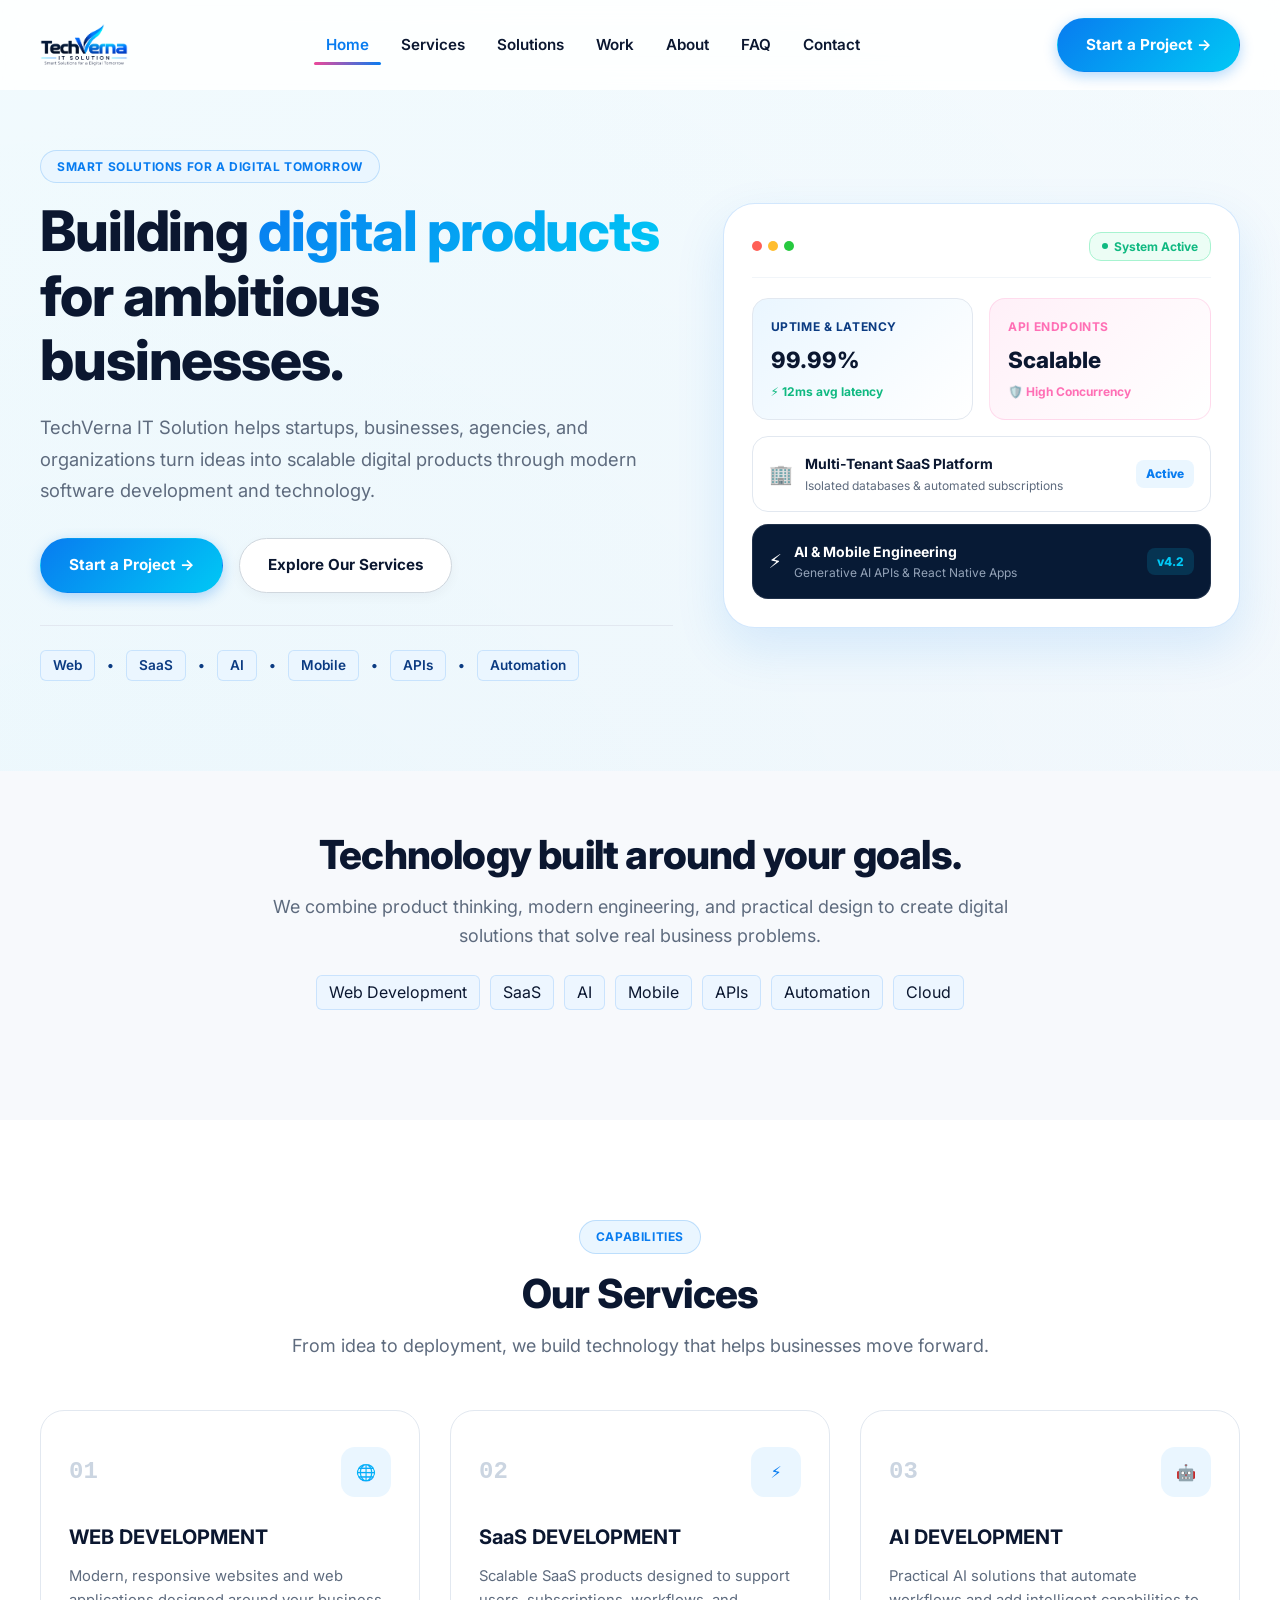
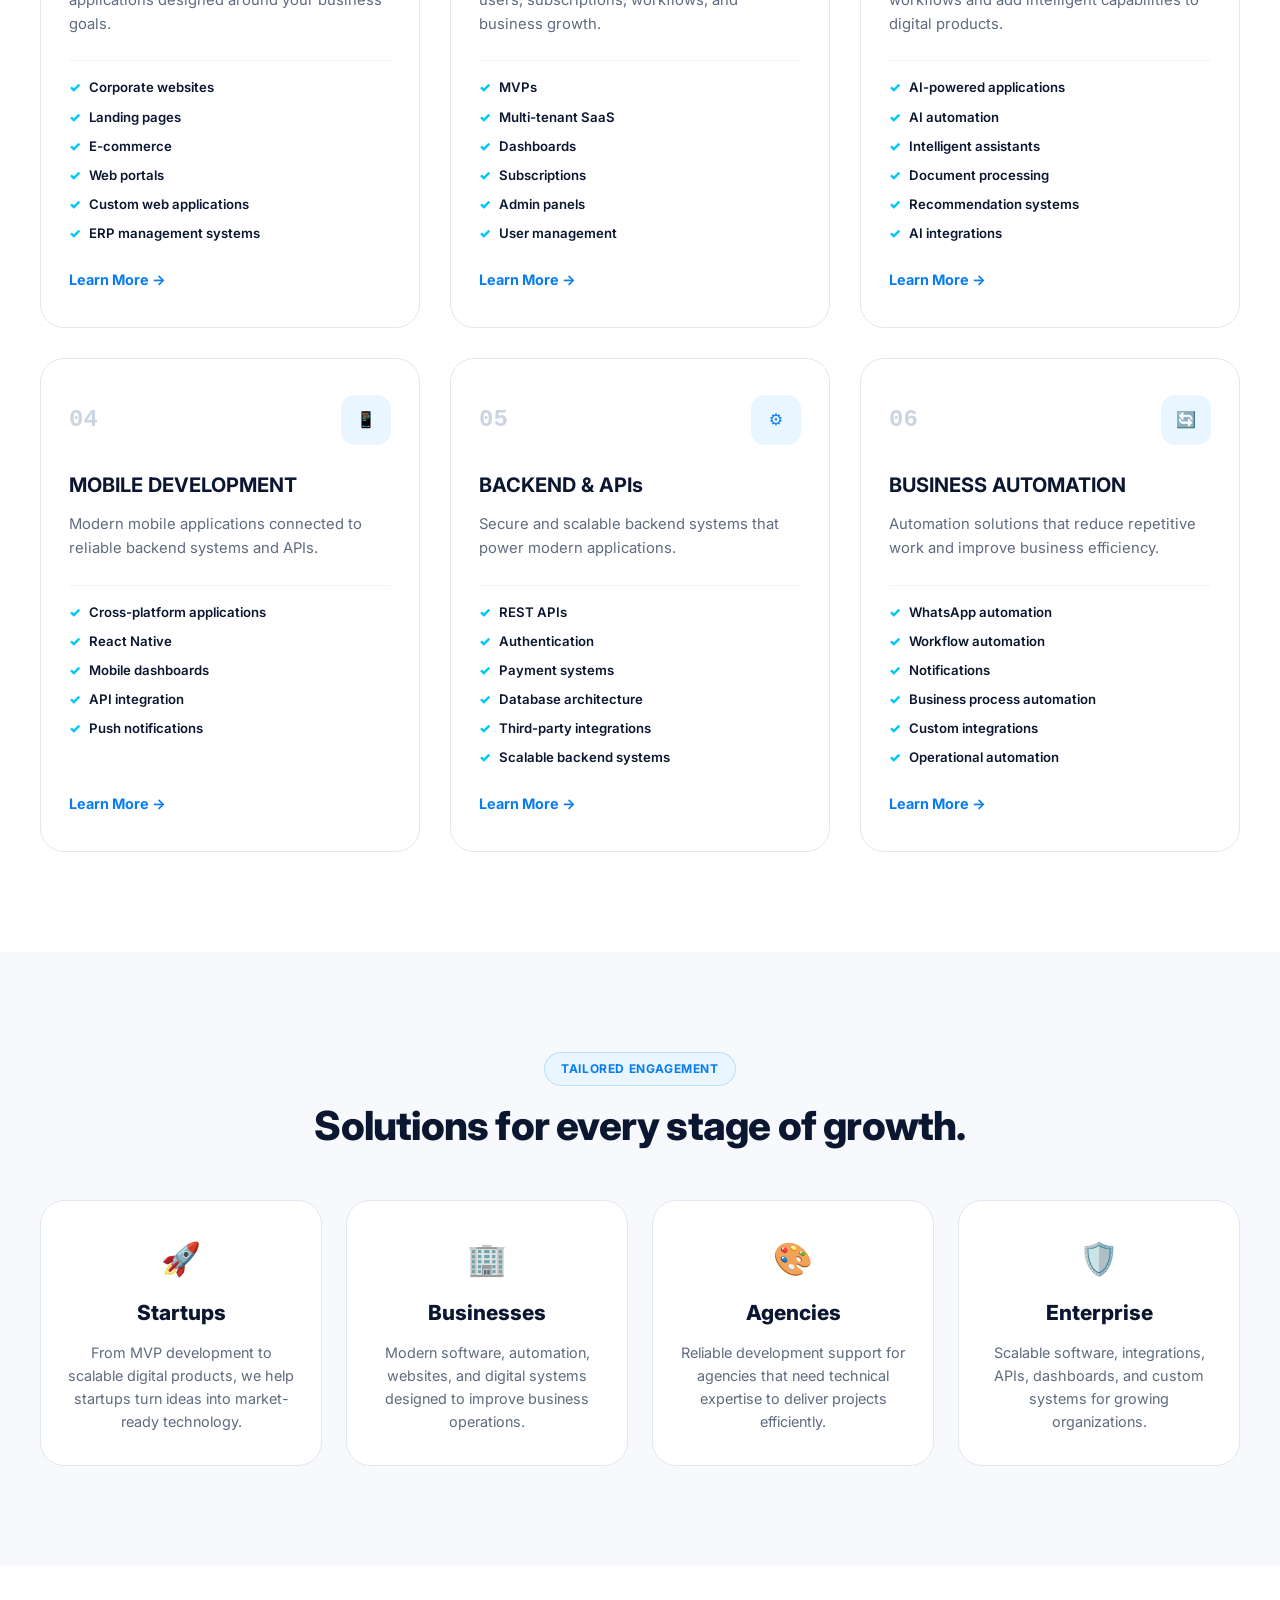
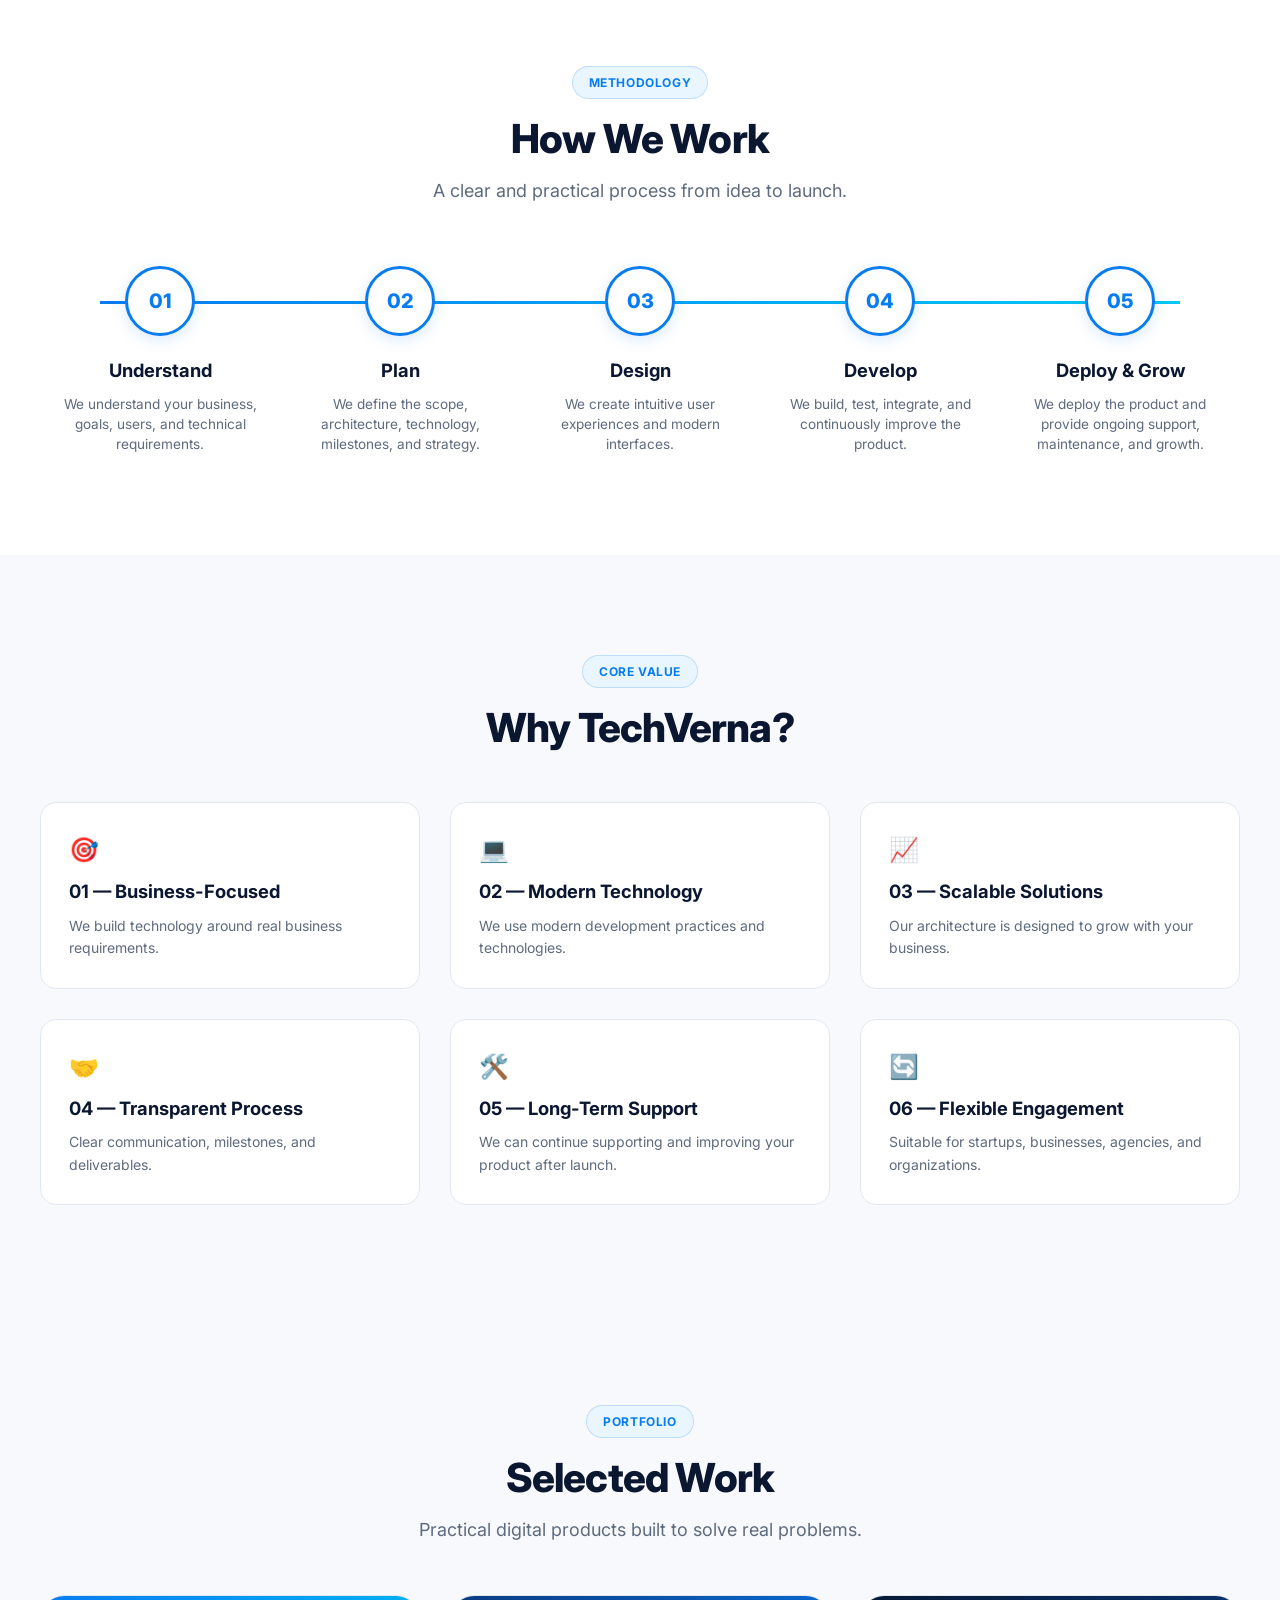
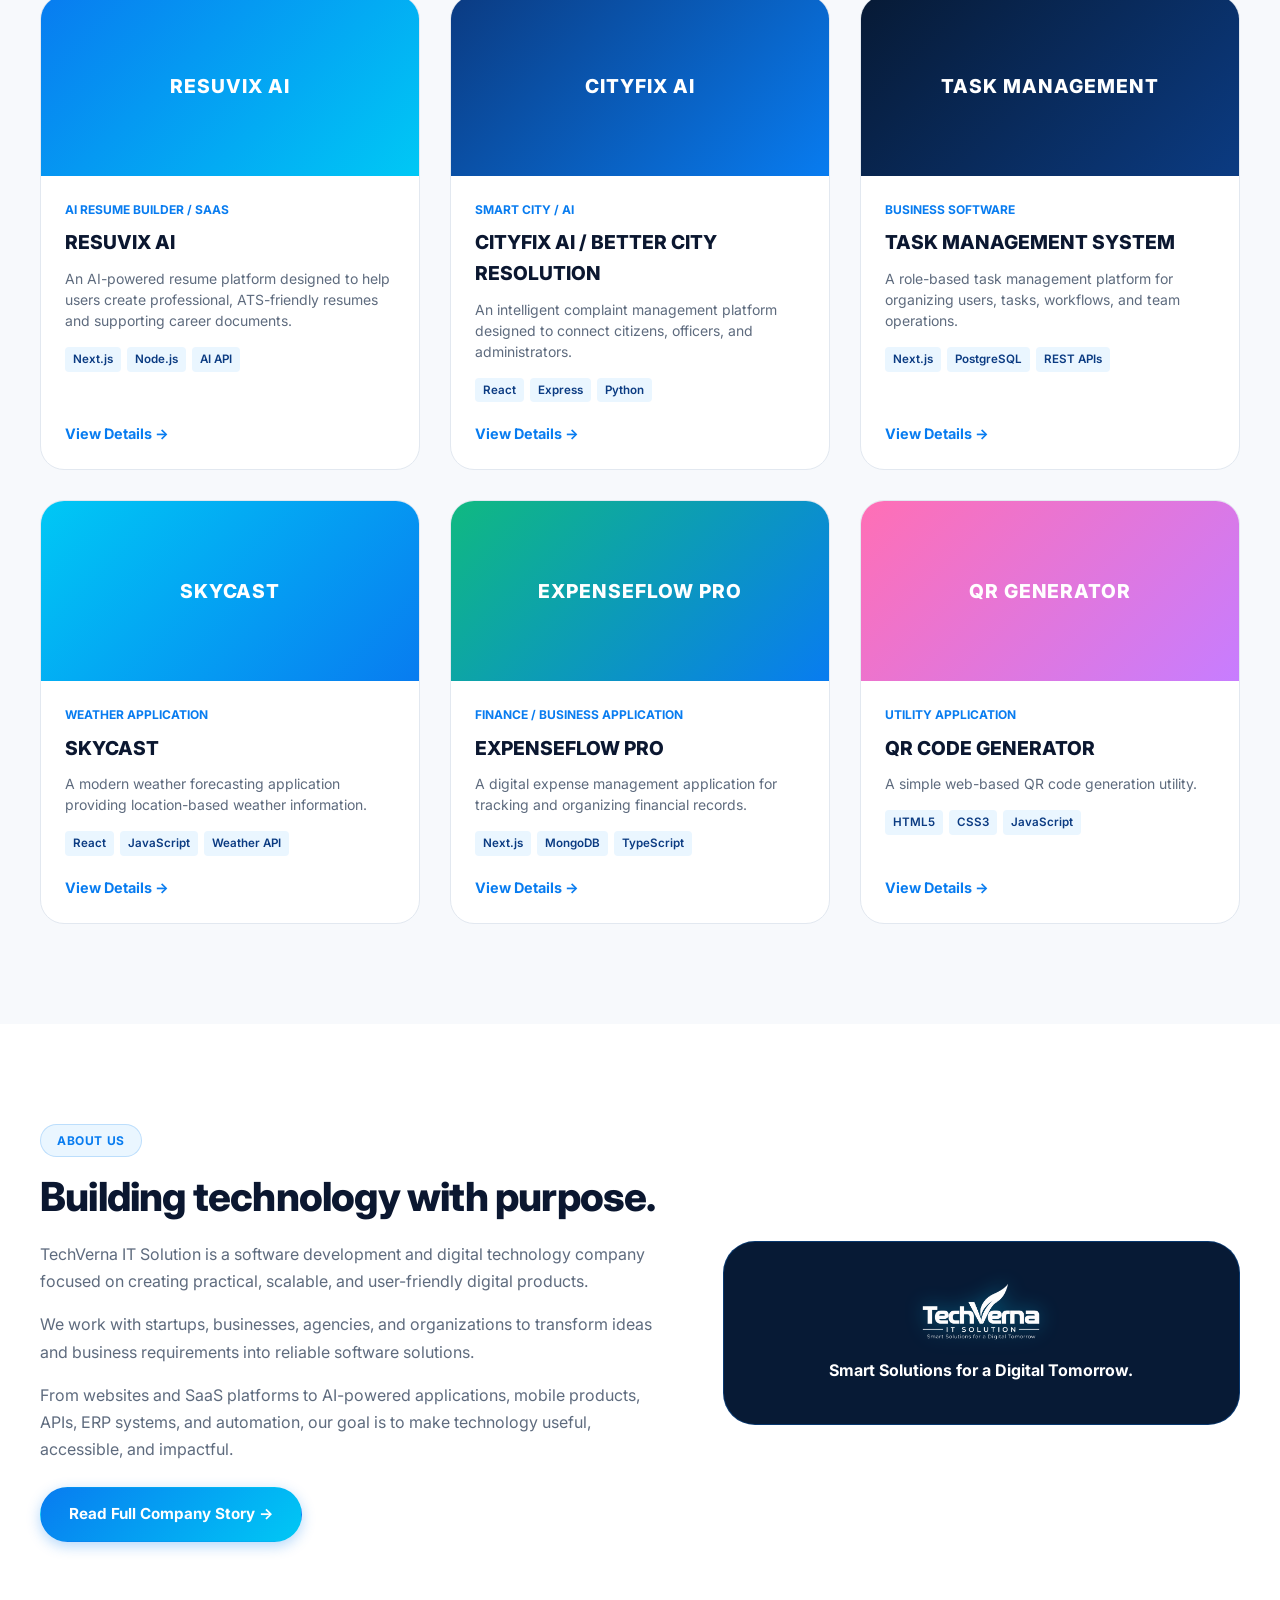
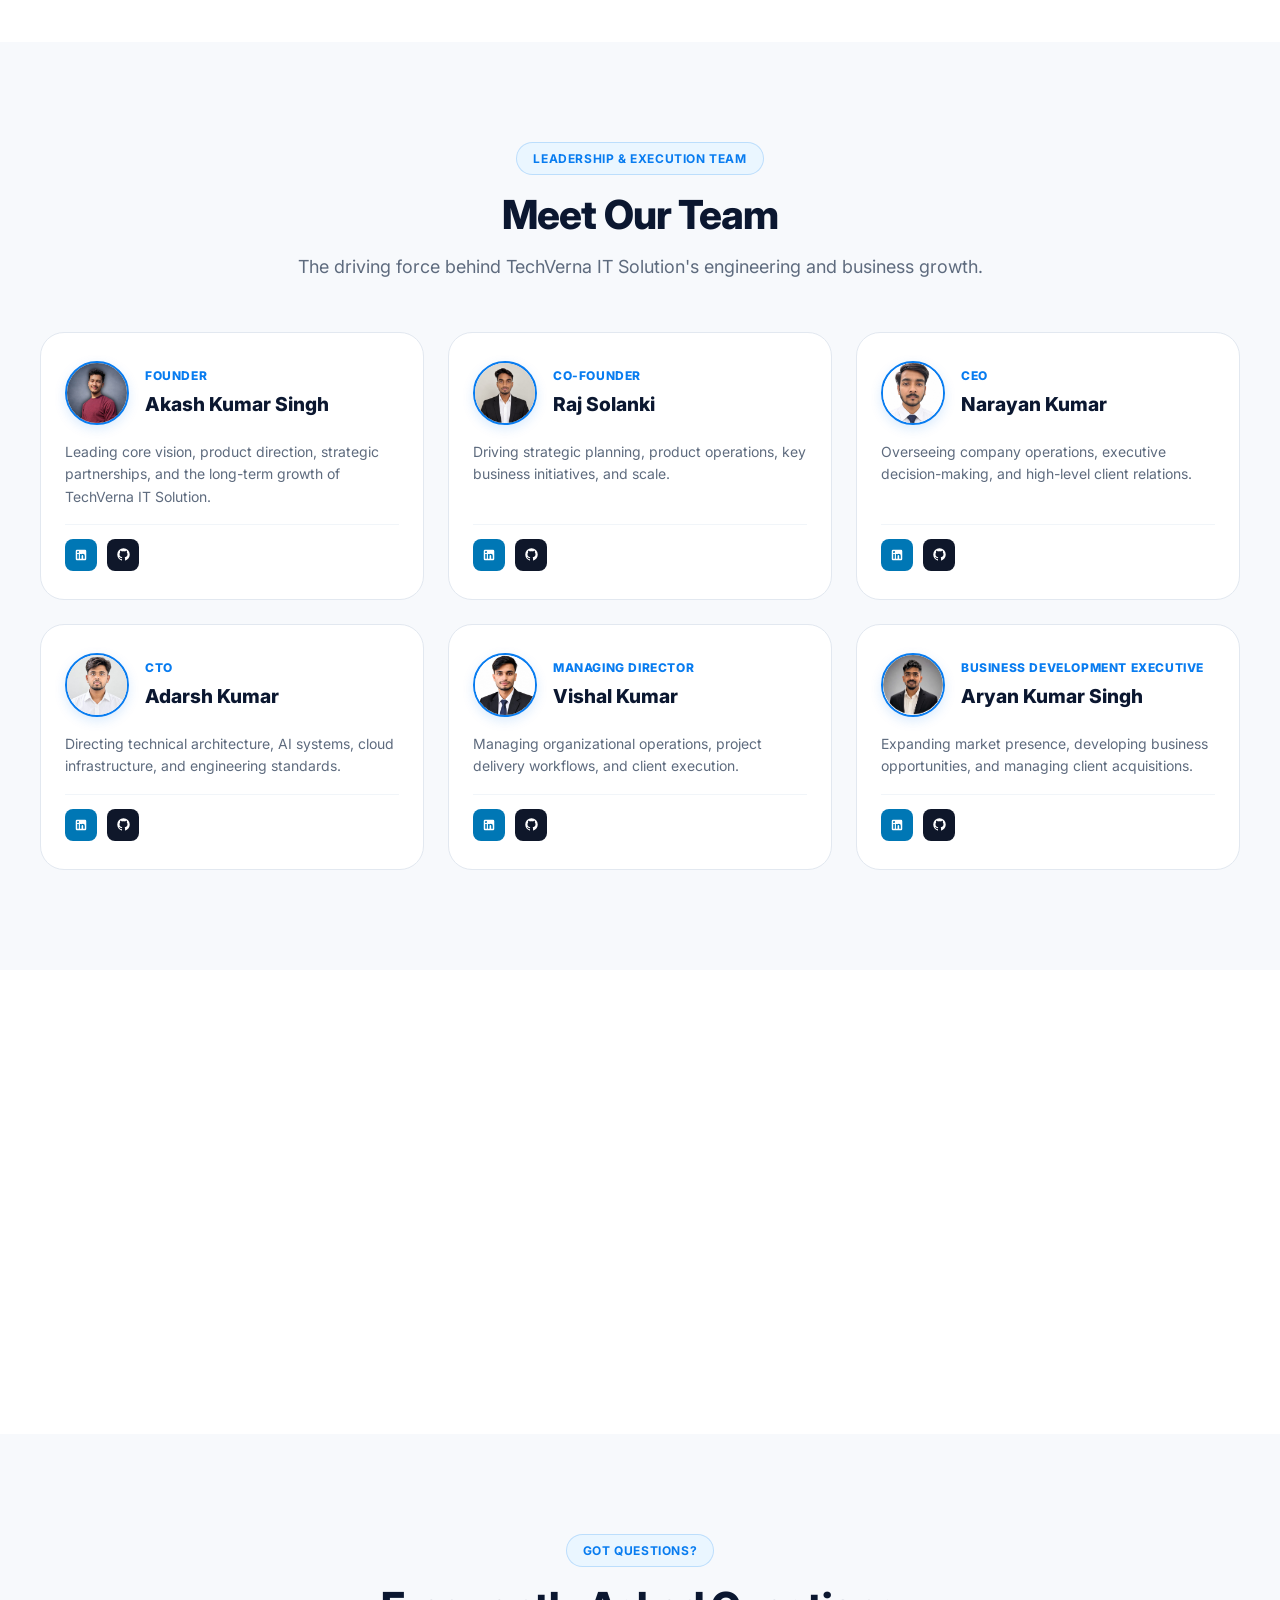
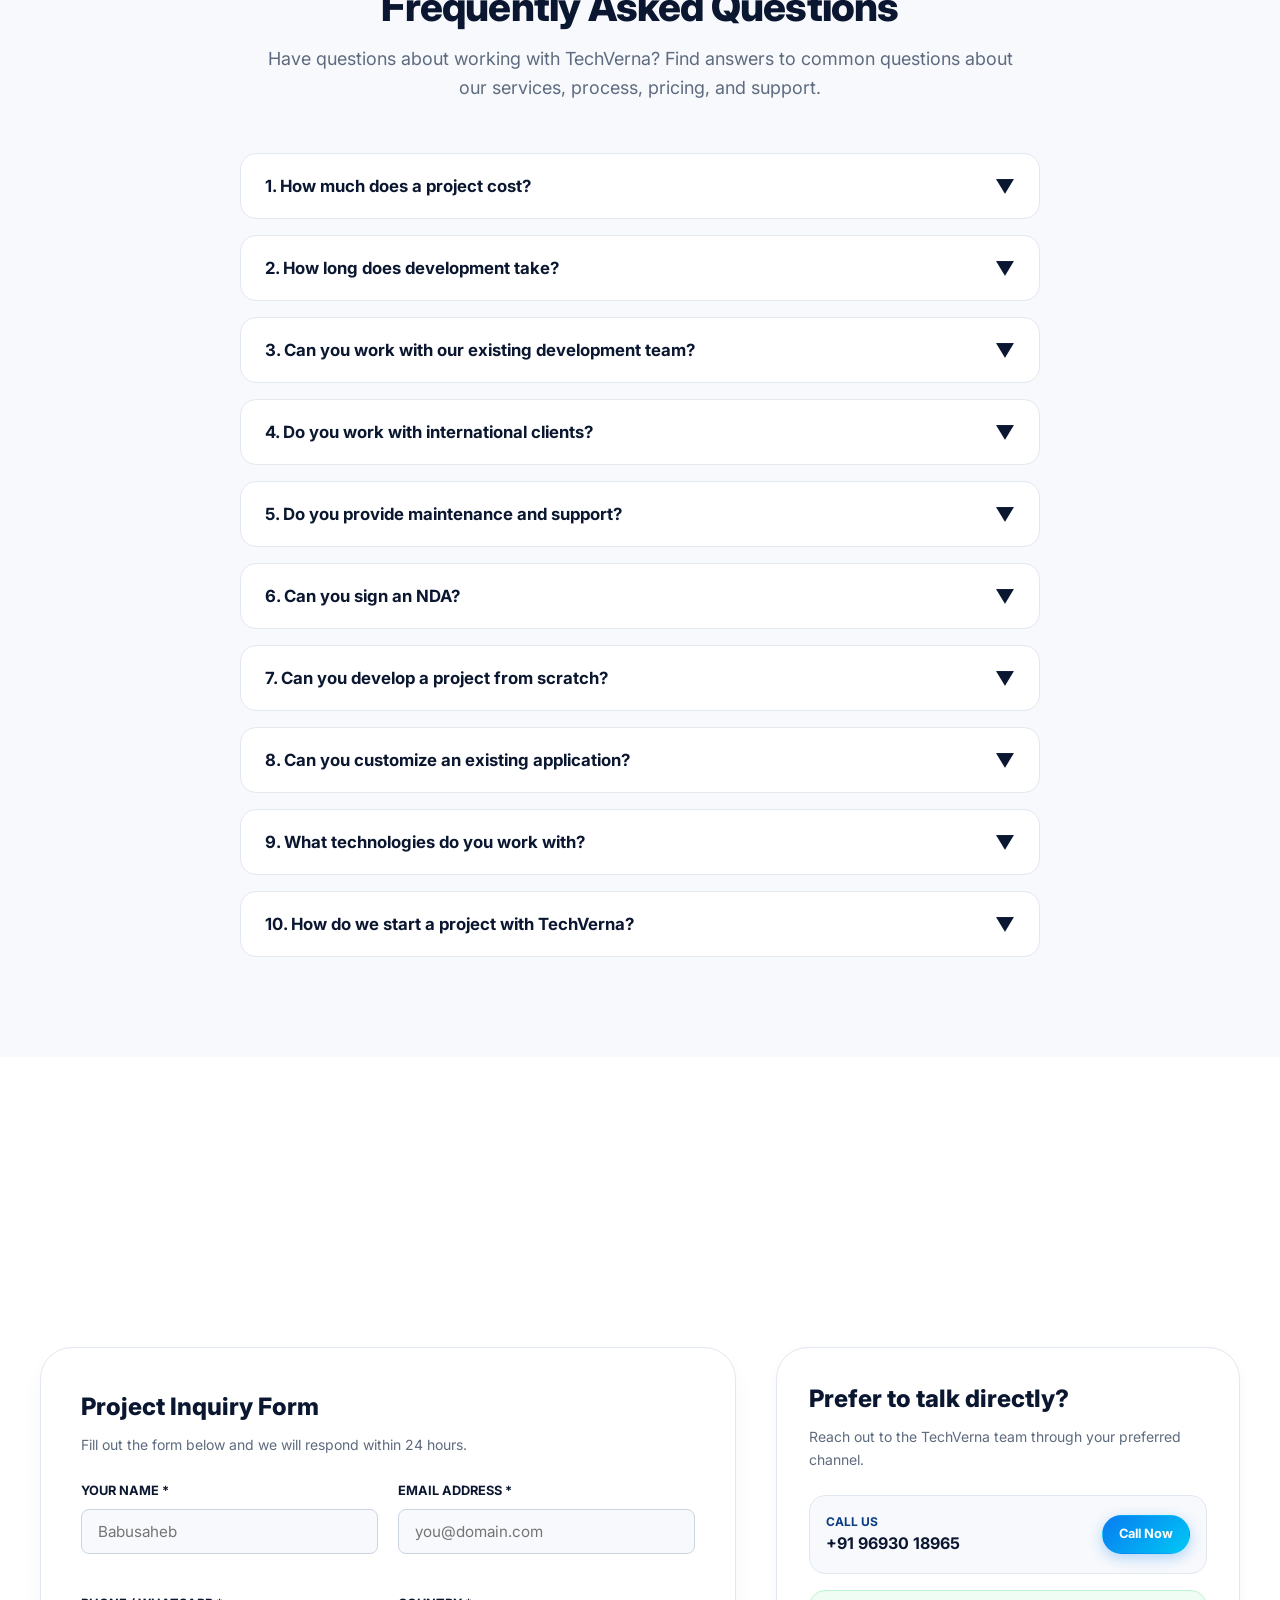
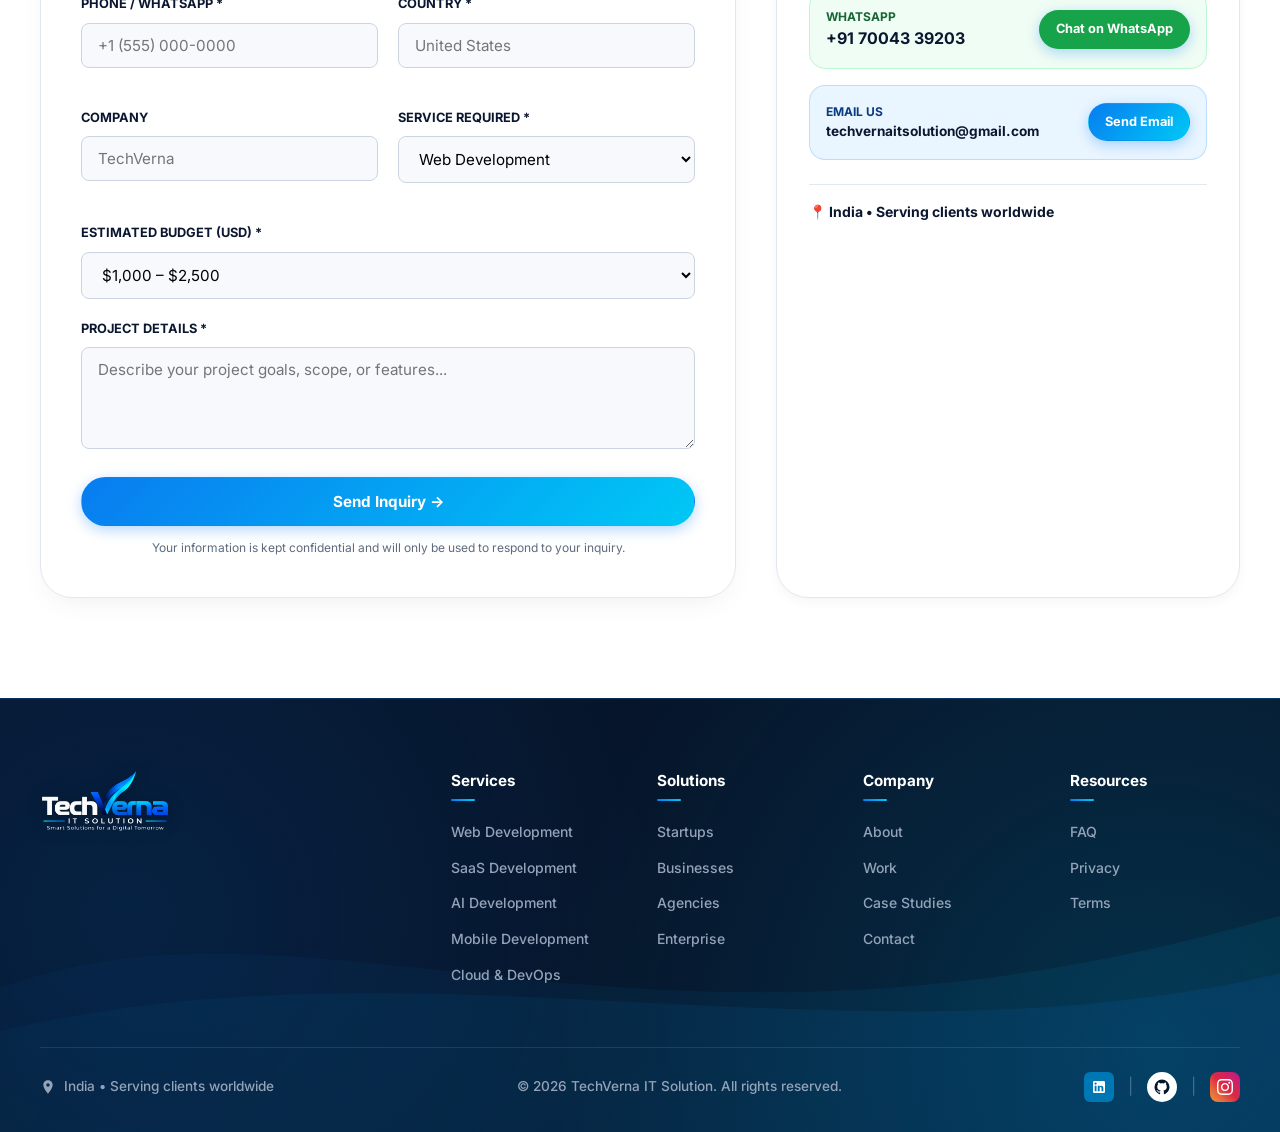
==== commit b98b66b0: "Add Google Site Verification meta tag for Search Console indexing" ====
--- a/index.html
+++ b/index.html
@@ -7,6 +7,7 @@
   <meta name="description" content="TechVerna IT Solution builds modern web, SaaS, AI, mobile, API, automation, and custom software solutions for startups, businesses, agencies, and organizations.">
   <meta name="keywords" content="Software Development, Web Development, SaaS Development, AI Development, Mobile App Development, Custom Software, ERP Development, API Development, Business Automation, TechVerna">
   <meta name="author" content="TechVerna IT Solution">
+    <meta name="google-site-verification" content="ipG4O3dNANDy0eweJOrmfxe_-W4Ez9p2ncYxXwUb_hY">
   <link rel="canonical" href="https://techverna.in/">
 
   <!-- Open Graph / Facebook -->
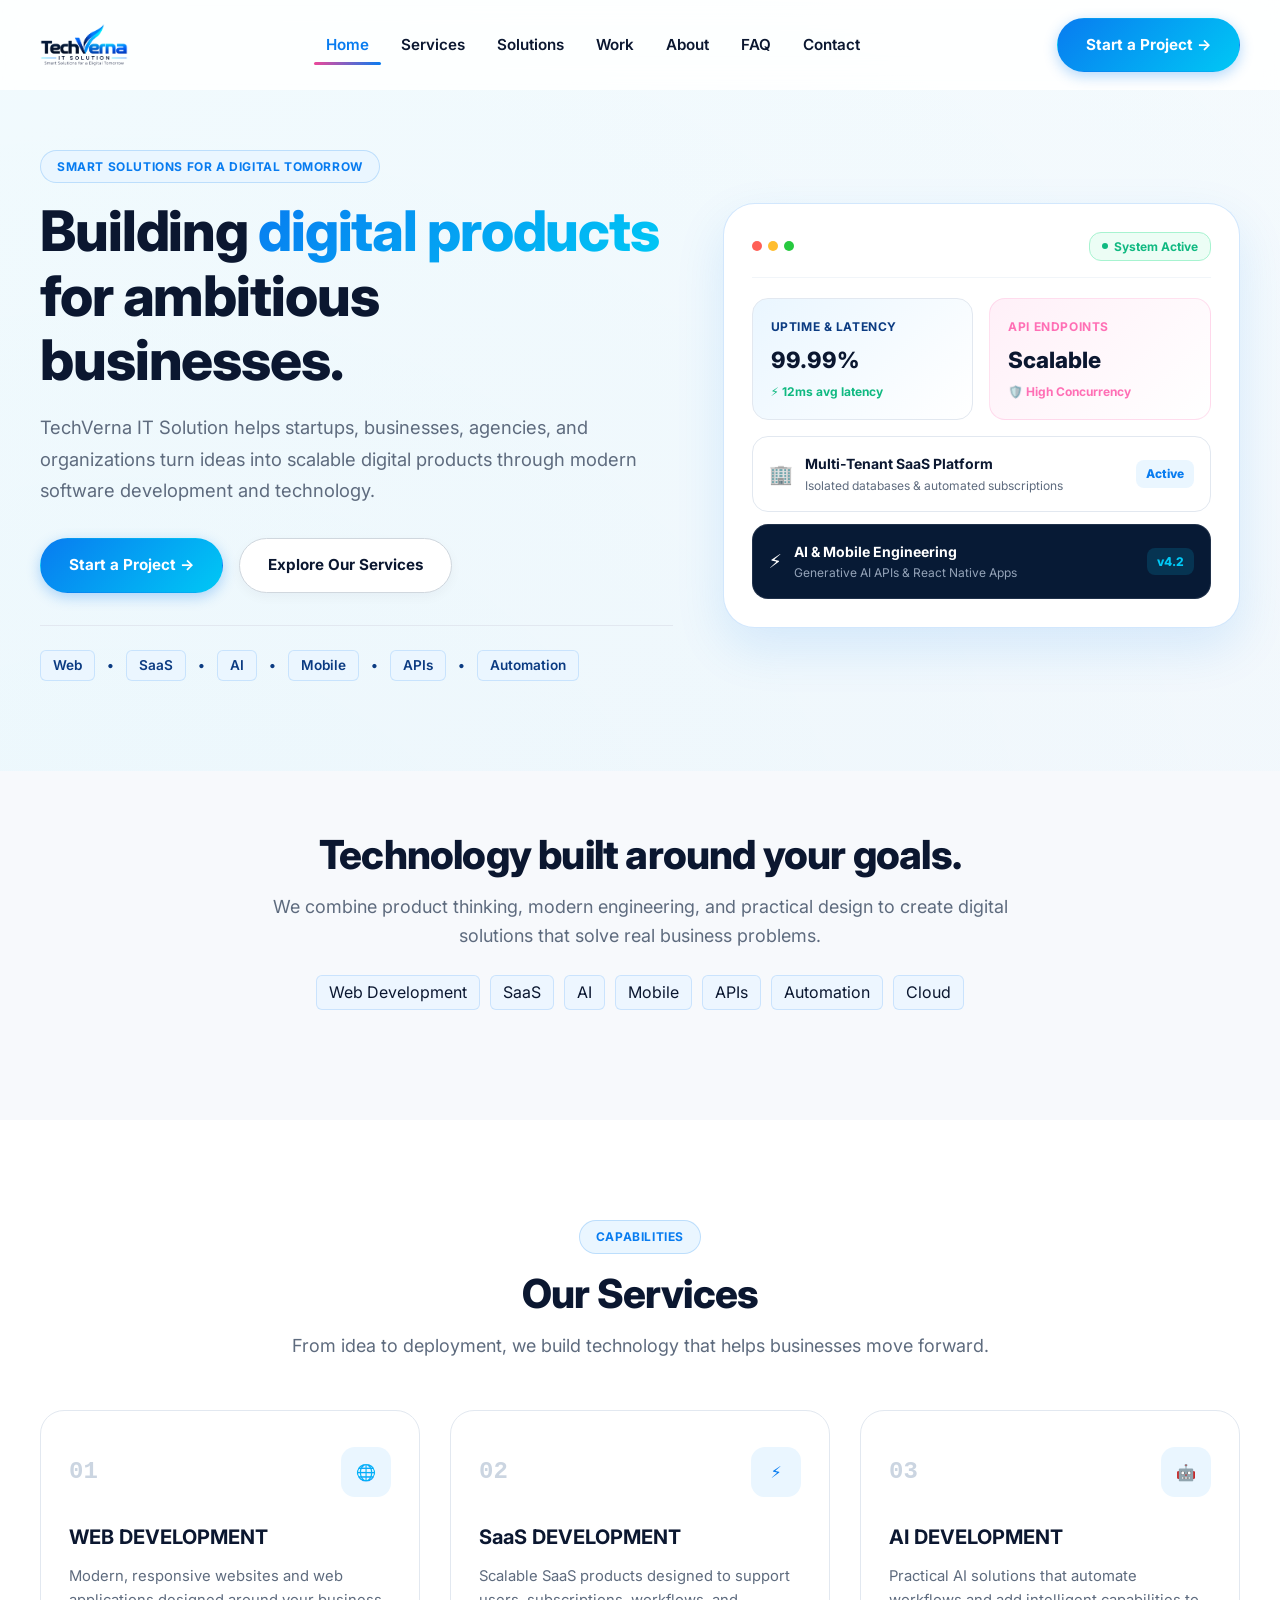
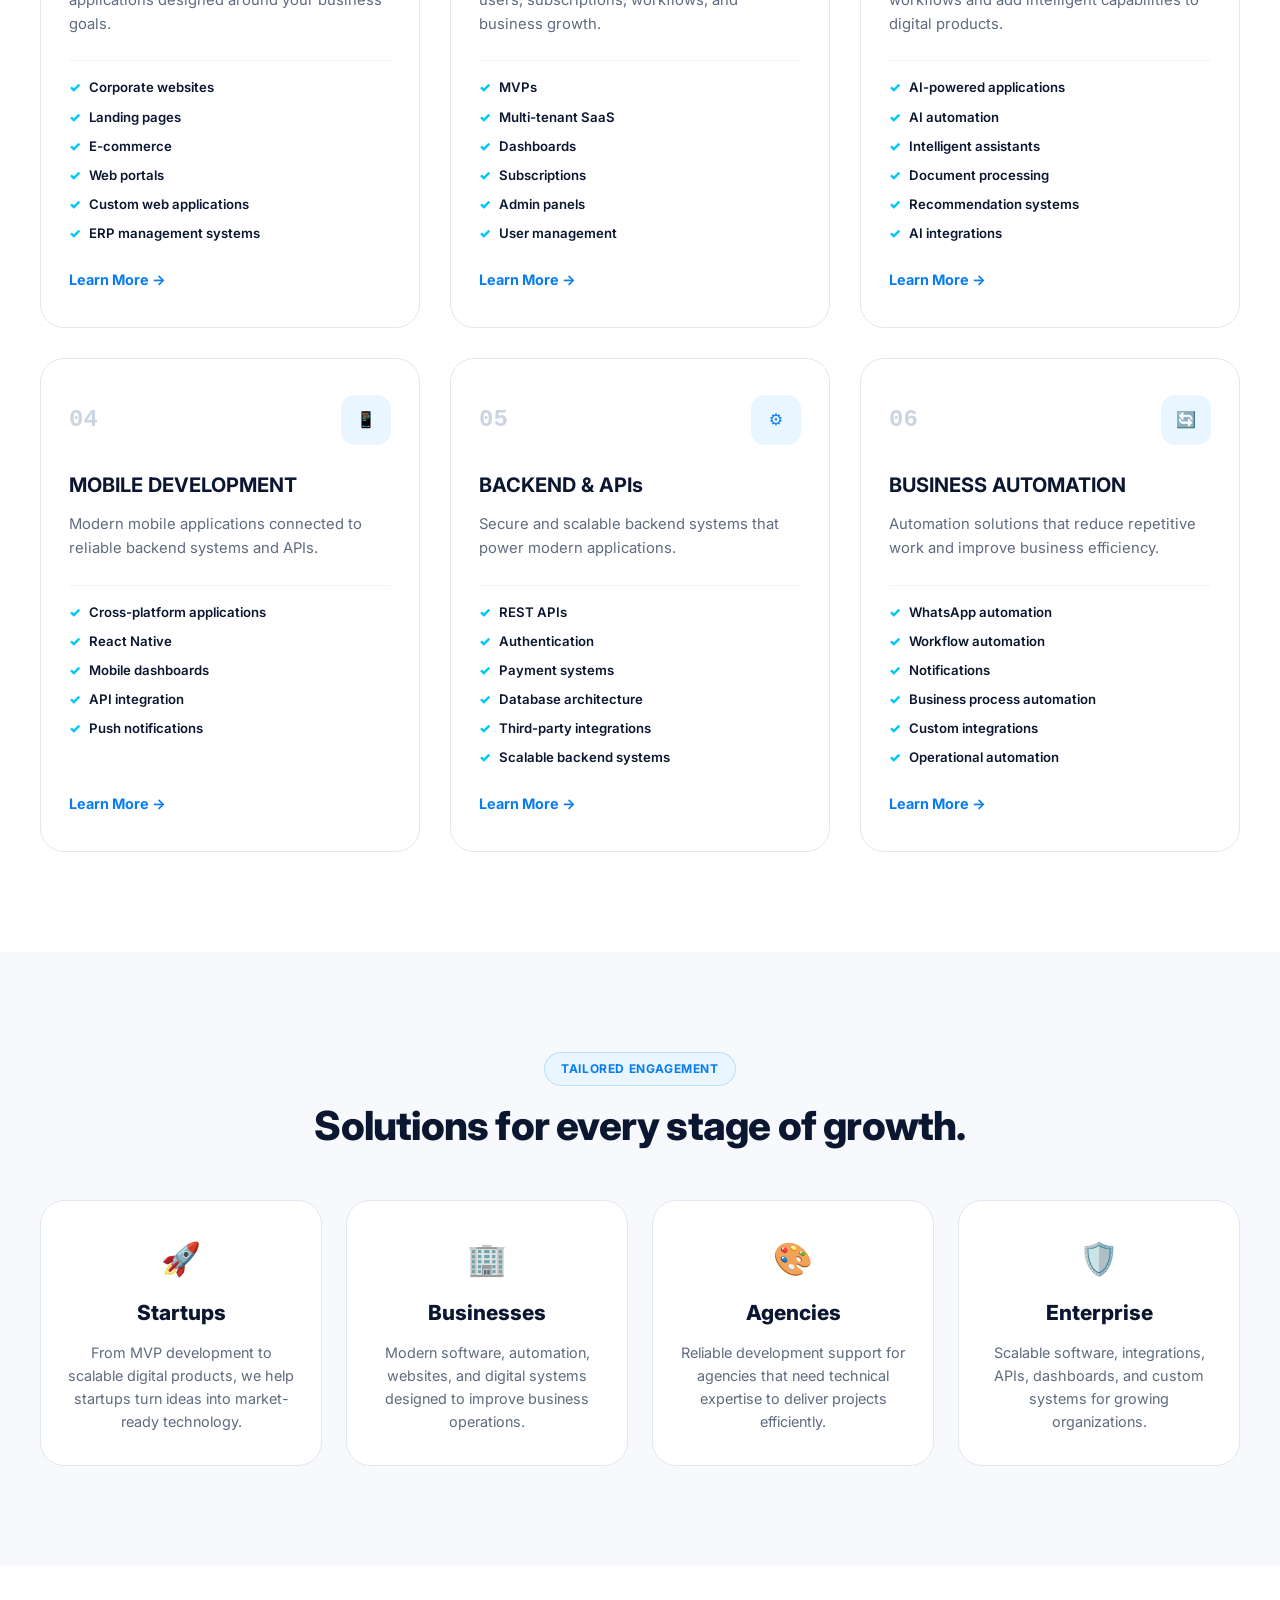
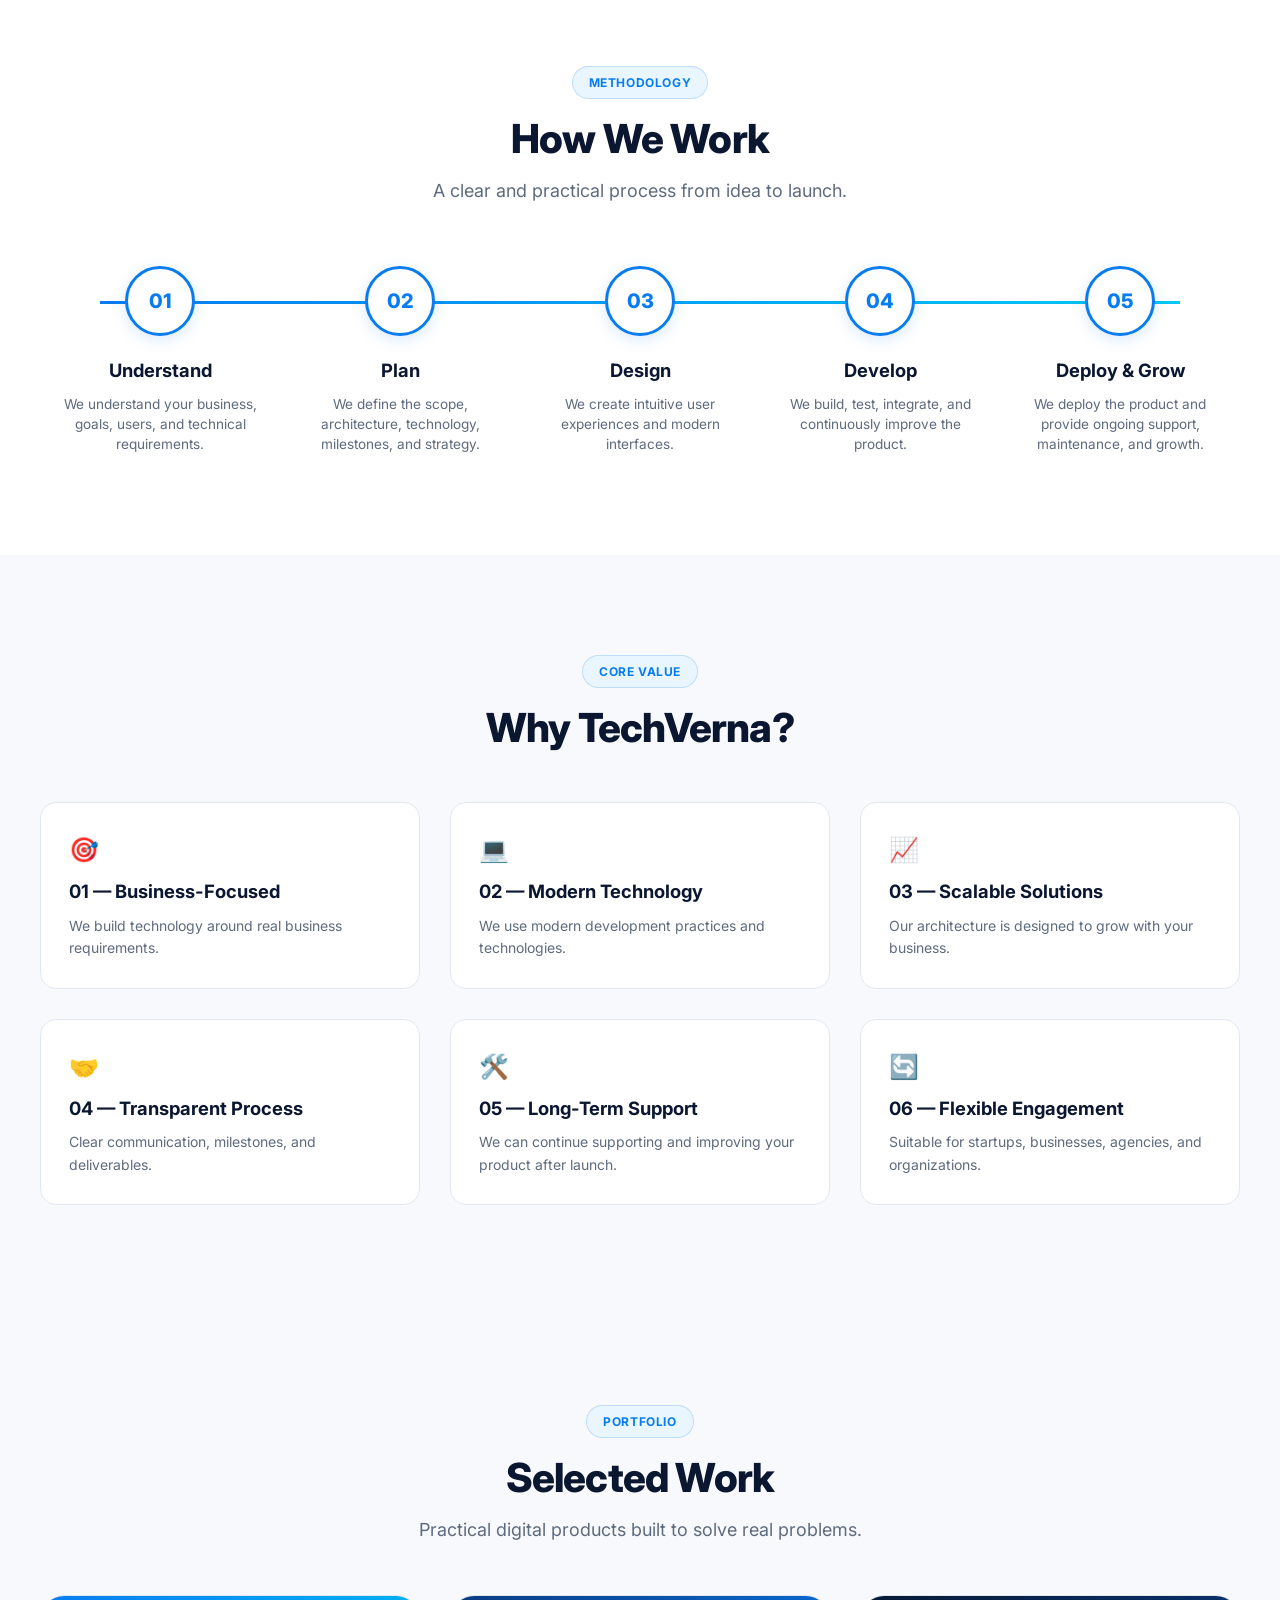
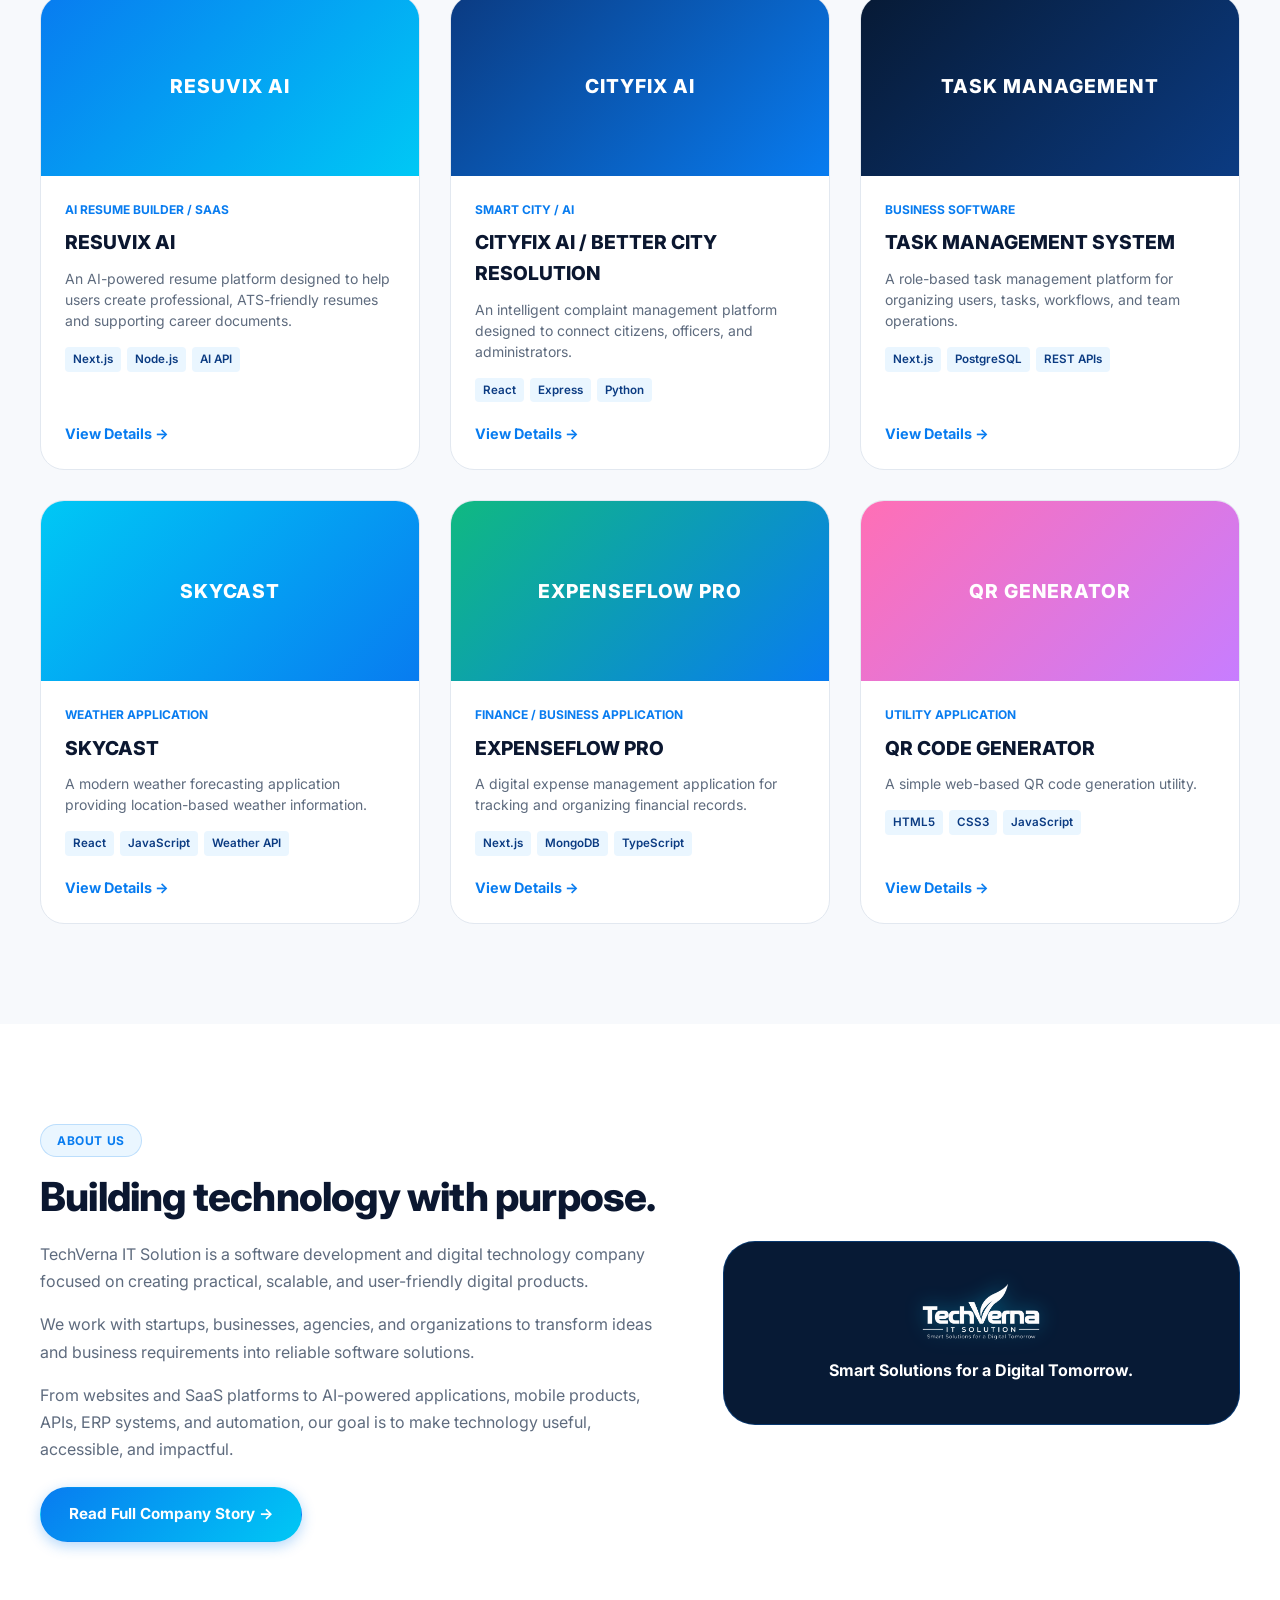
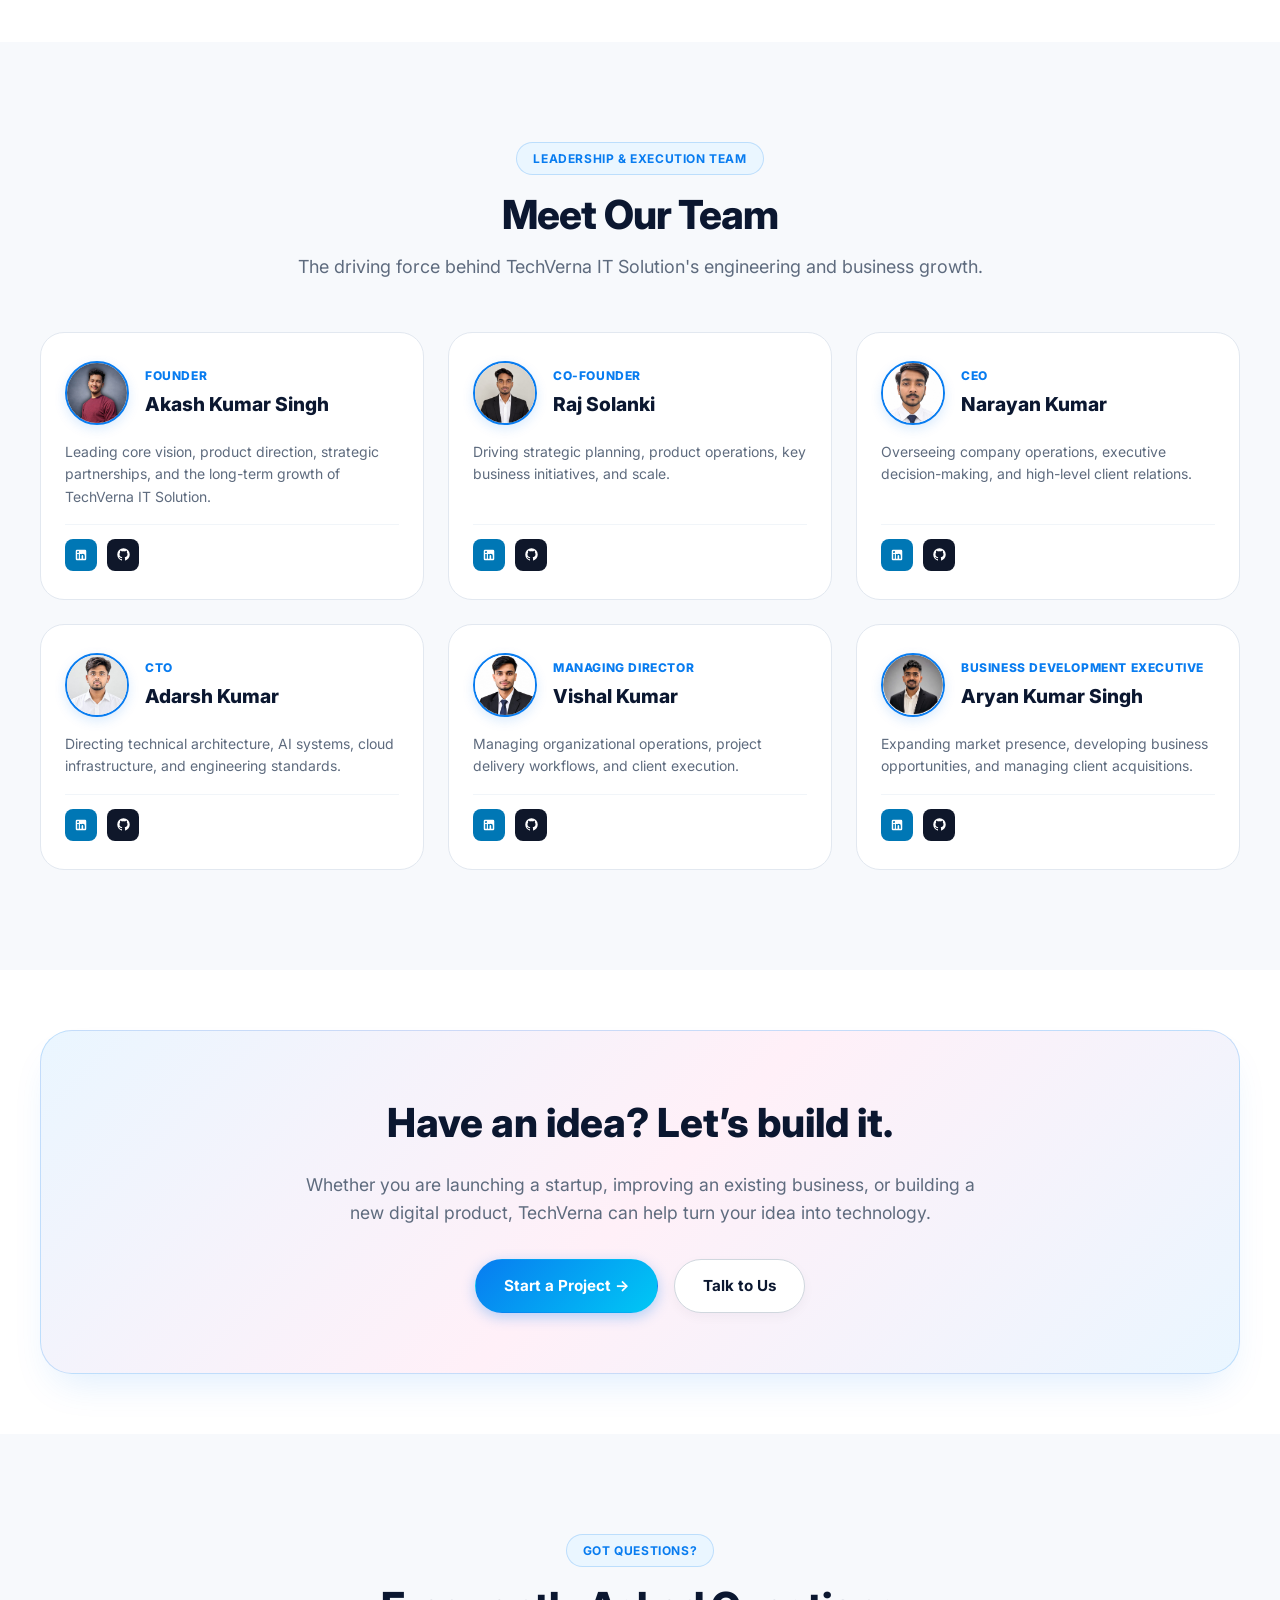
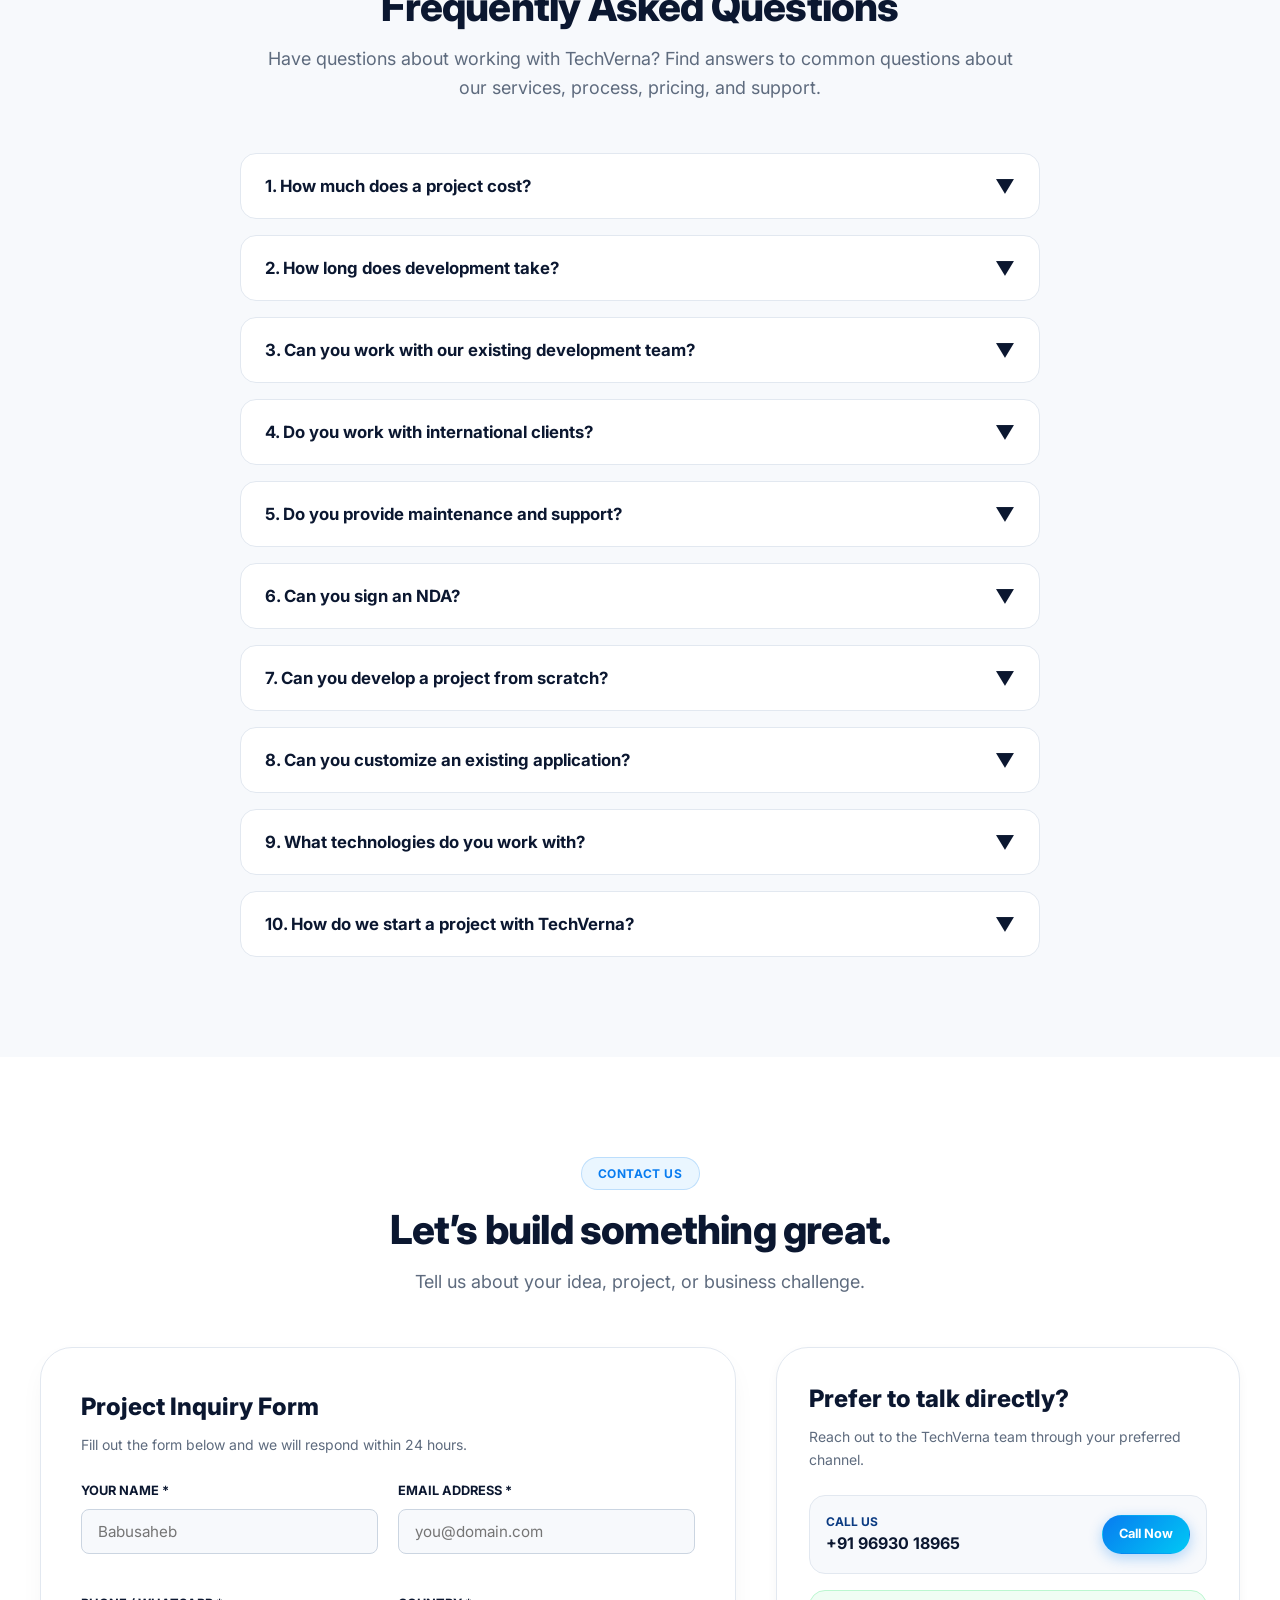
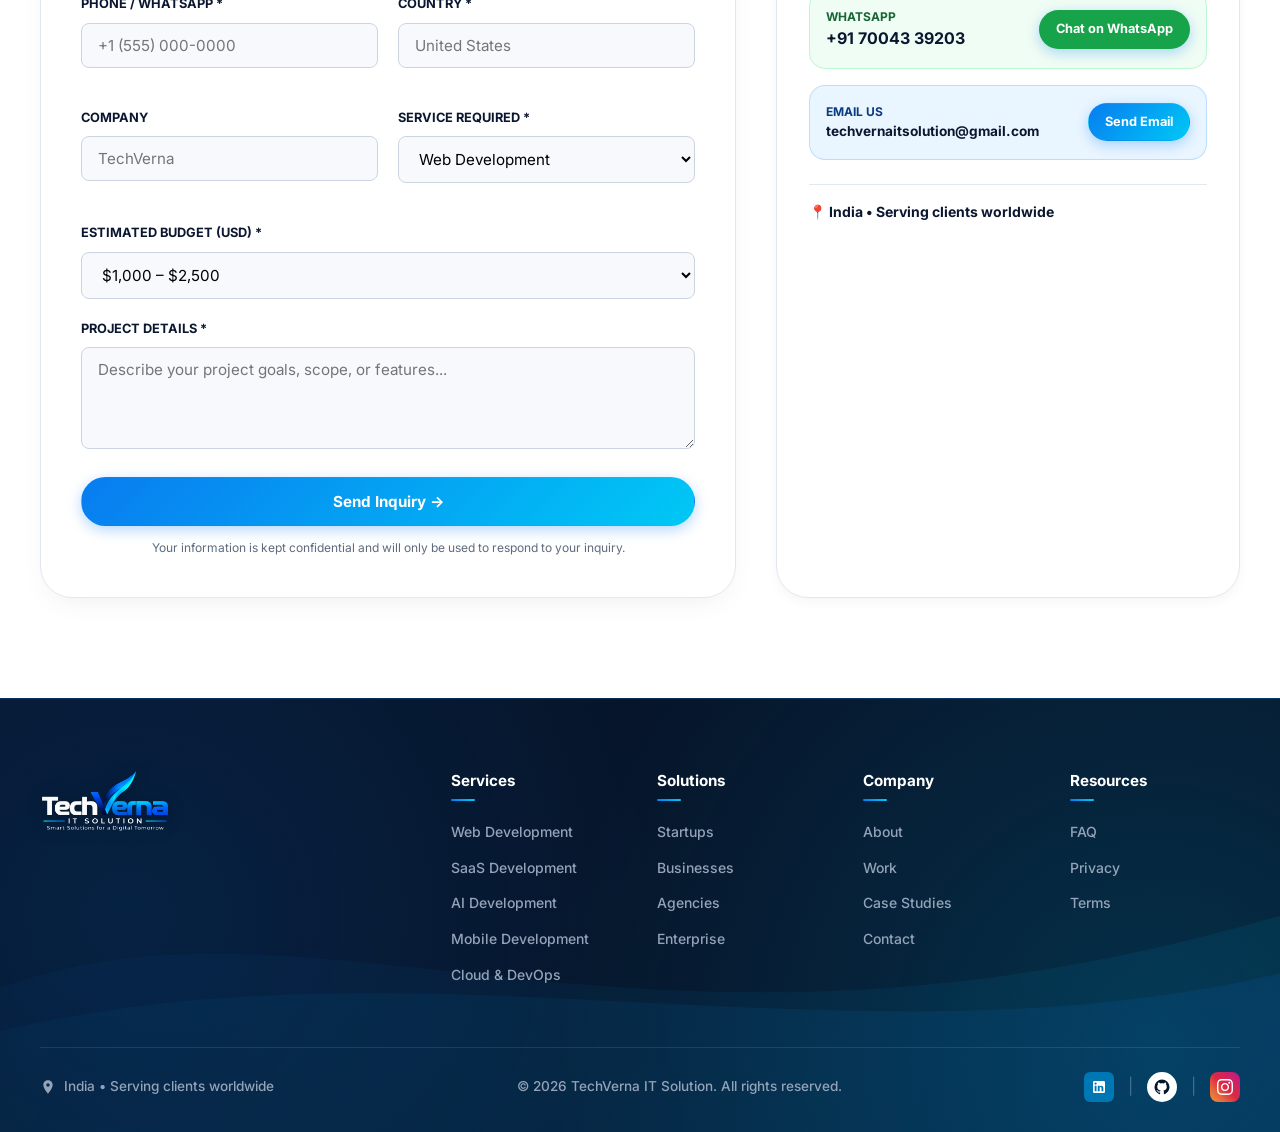
==== commit 51e27ac1: "Update Google site verification token to HEP0LEoK5Uc9oOuq4HN0b5jV79jJ20gmPk0bxFxzll4" ====
--- a/index.html
+++ b/index.html
@@ -7,7 +7,7 @@
   <meta name="description" content="TechVerna IT Solution builds modern web, SaaS, AI, mobile, API, automation, and custom software solutions for startups, businesses, agencies, and organizations.">
   <meta name="keywords" content="Software Development, Web Development, SaaS Development, AI Development, Mobile App Development, Custom Software, ERP Development, API Development, Business Automation, TechVerna">
   <meta name="author" content="TechVerna IT Solution">
-    <meta name="google-site-verification" content="ipG4O3dNANDy0eweJOrmfxe_-W4Ez9p2ncYxXwUb_hY">
+    <meta name="google-site-verification" content="HEP0LEoK5Uc9oOuq4HN0b5jV79jJ20gmPk0bxFxzll4">
   <link rel="canonical" href="https://techverna.in/">
 
   <!-- Open Graph / Facebook -->
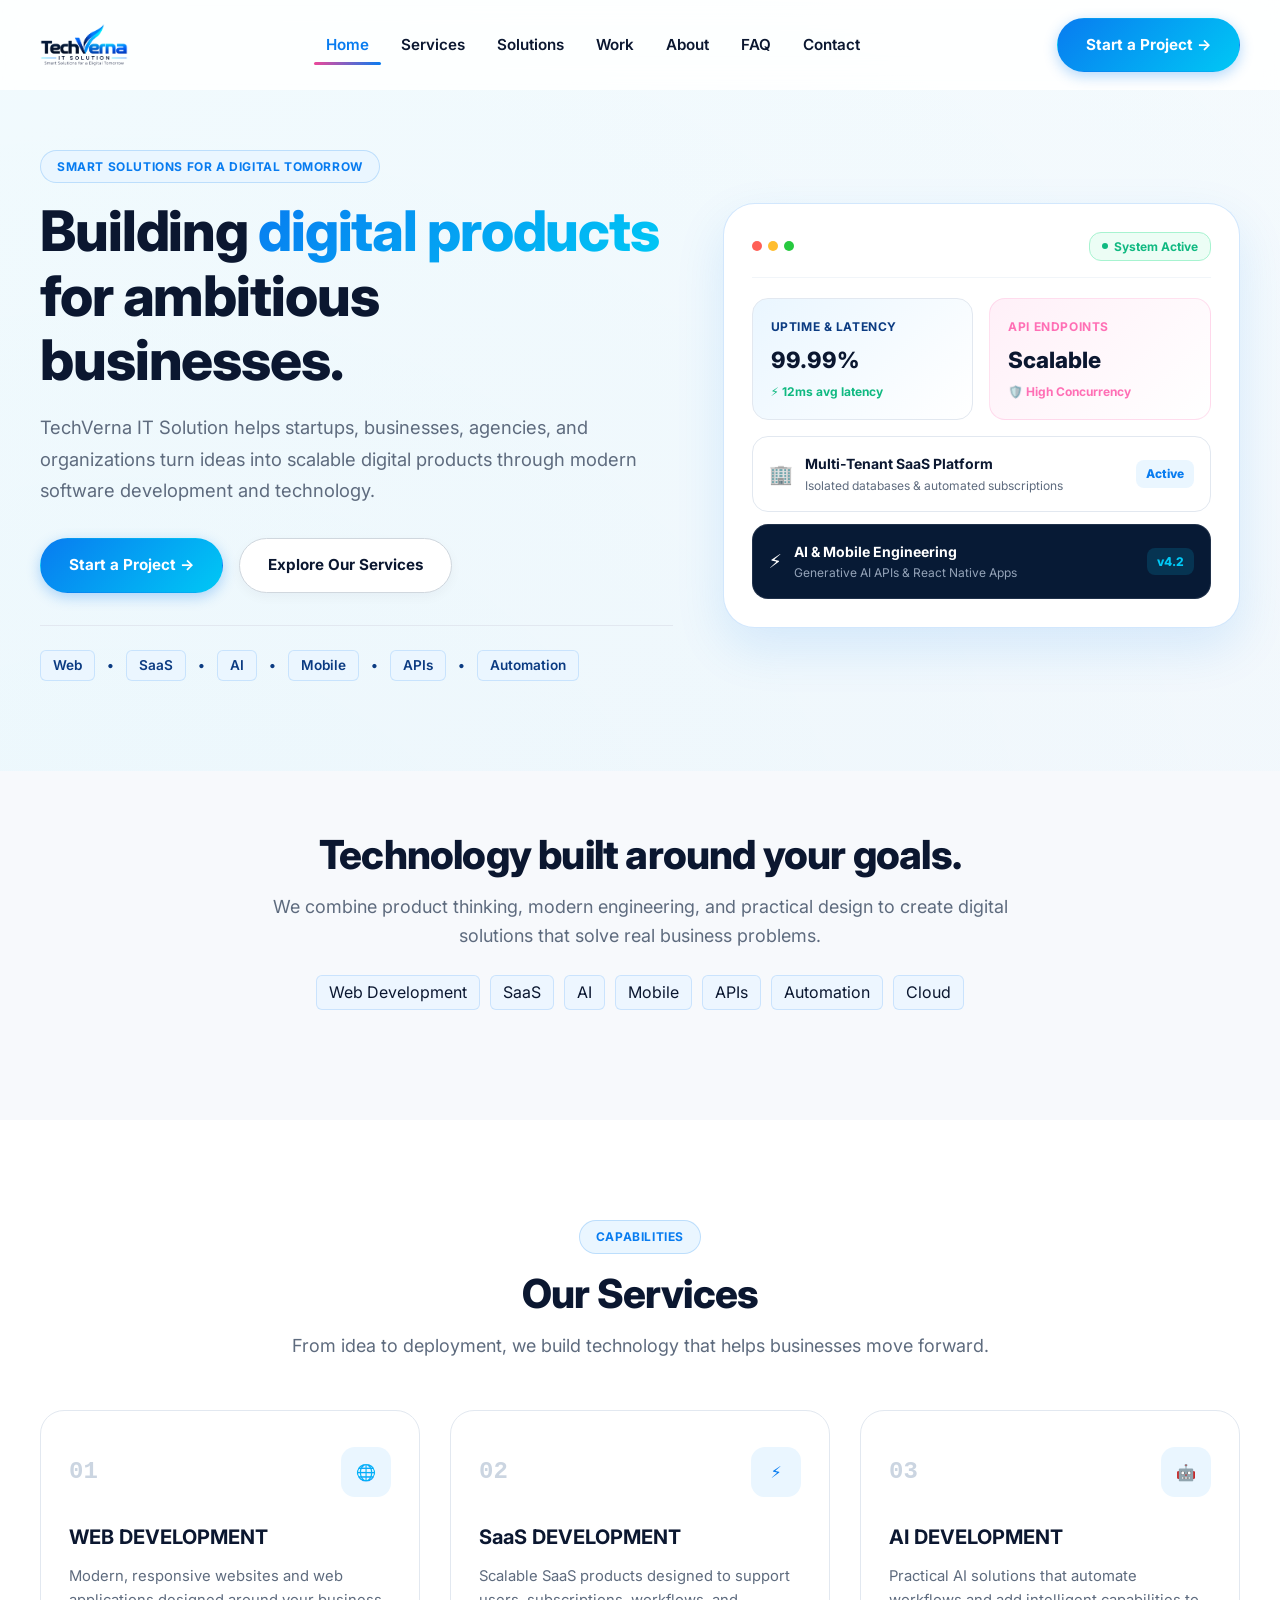
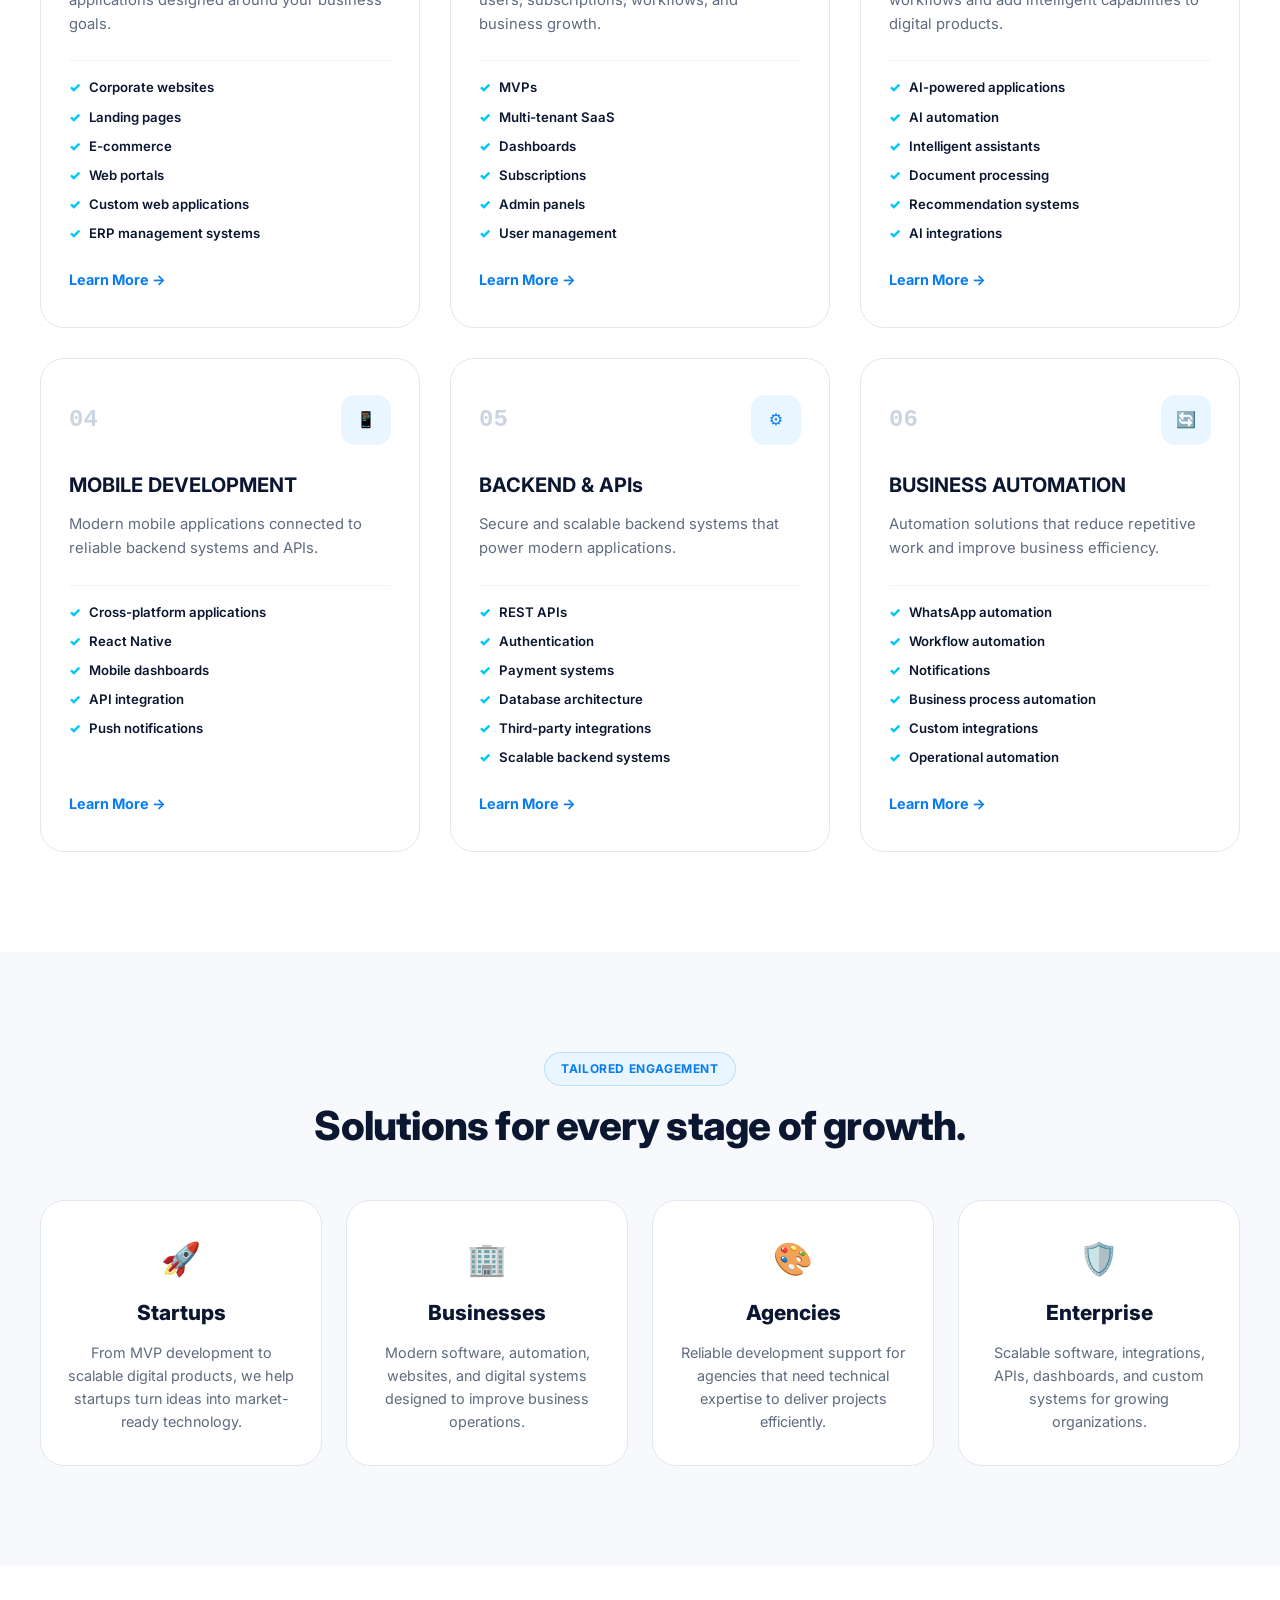
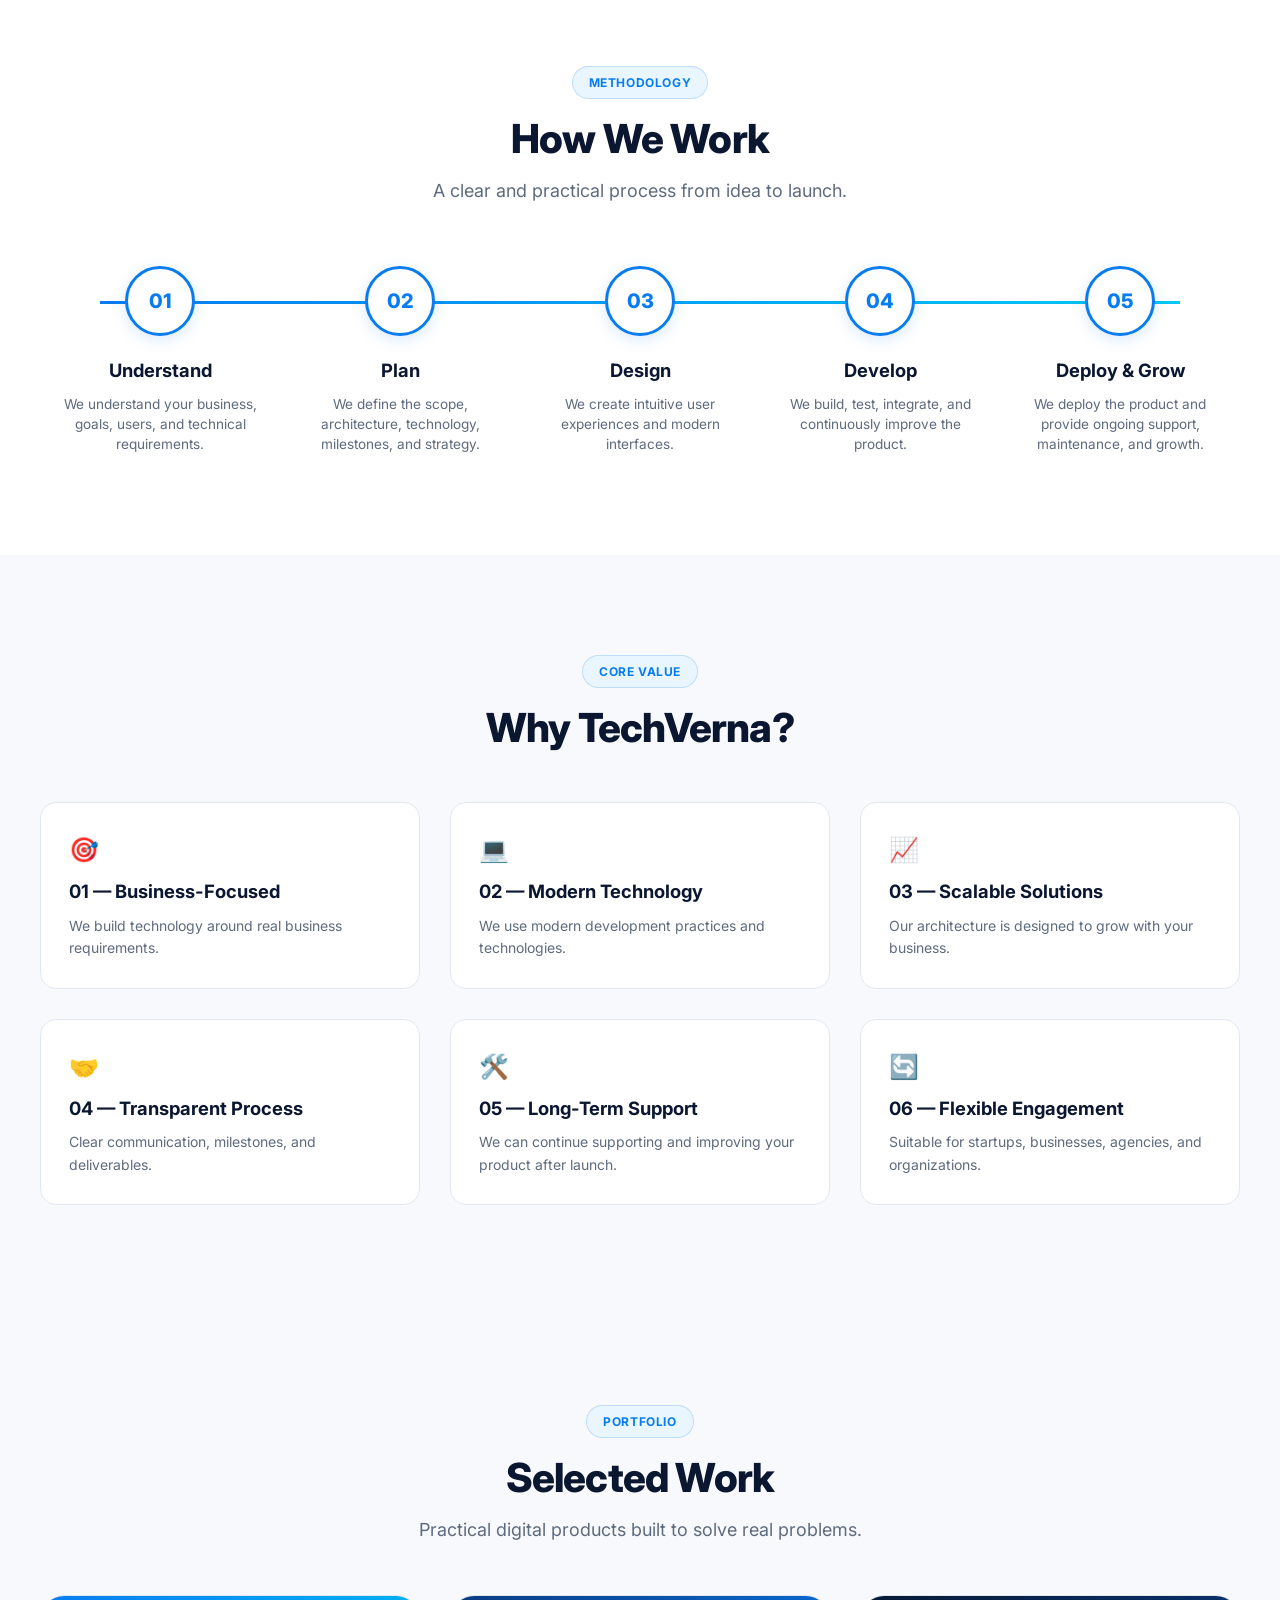
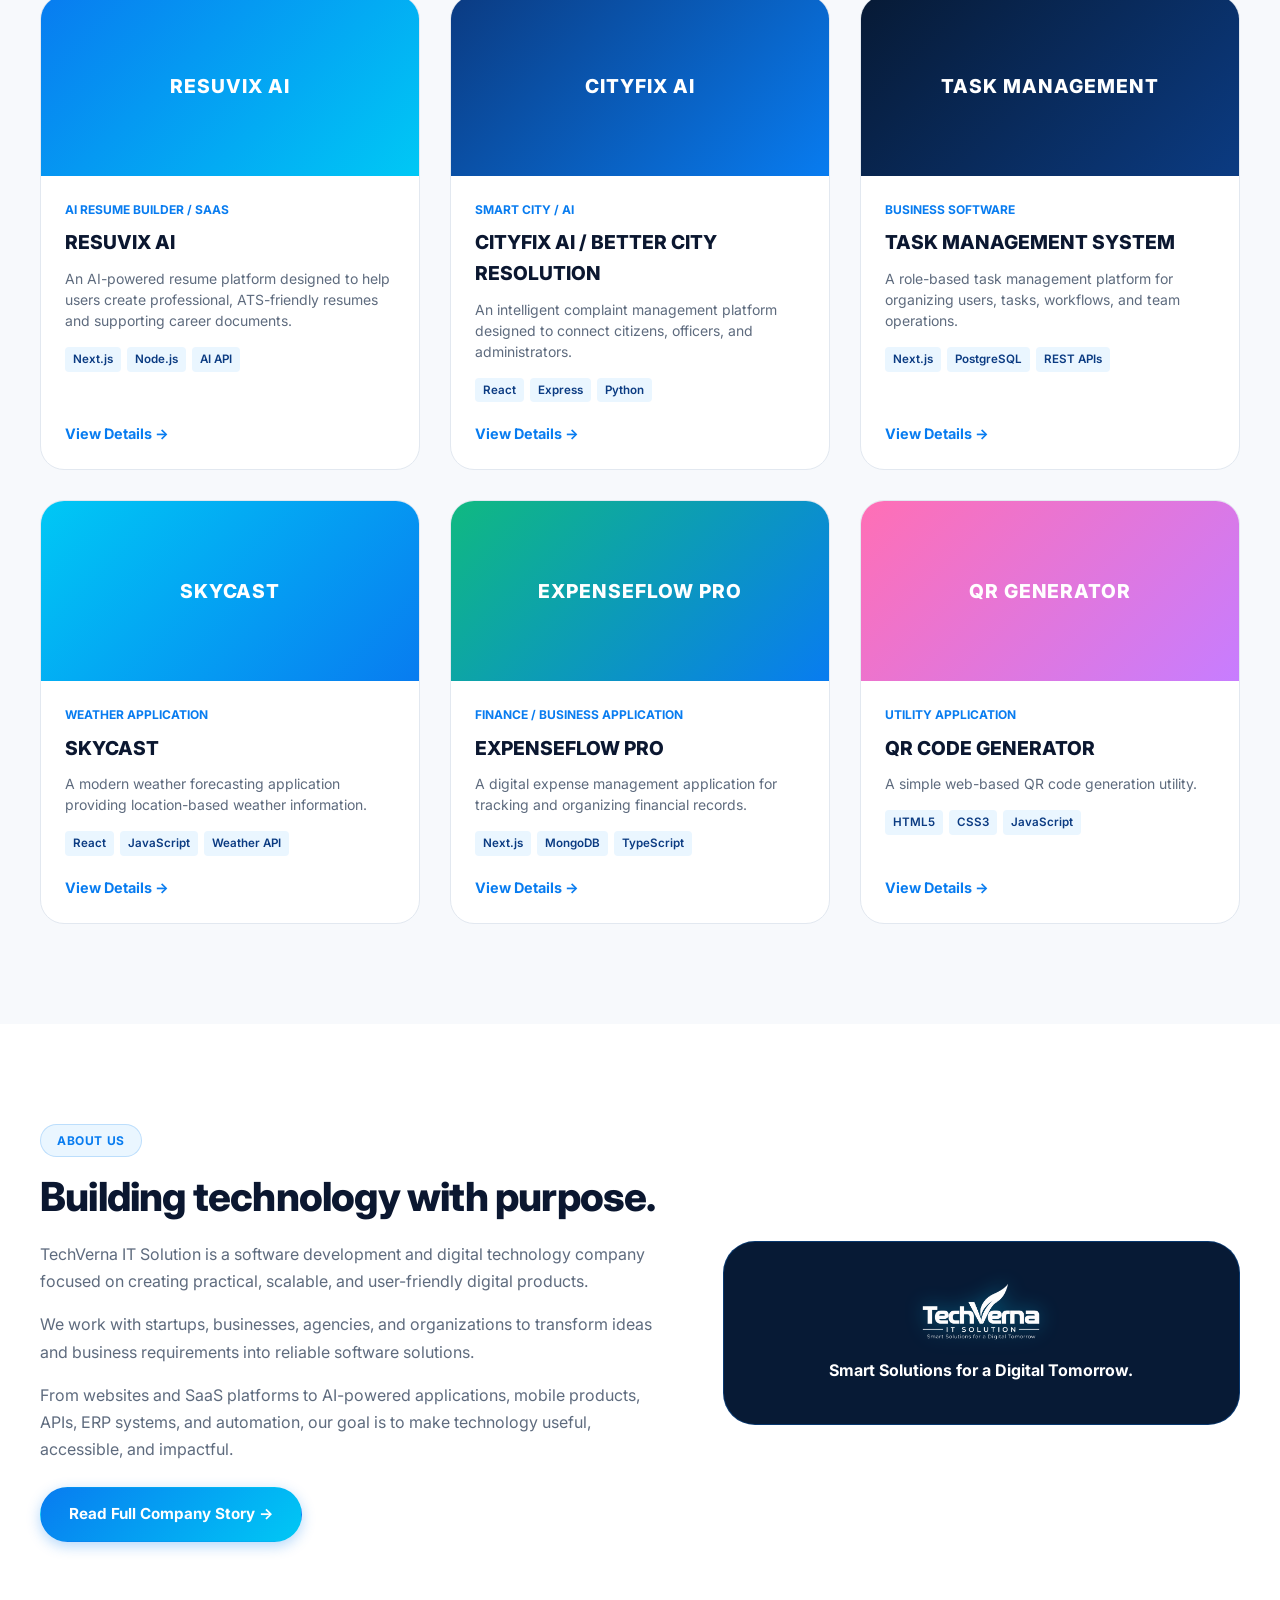
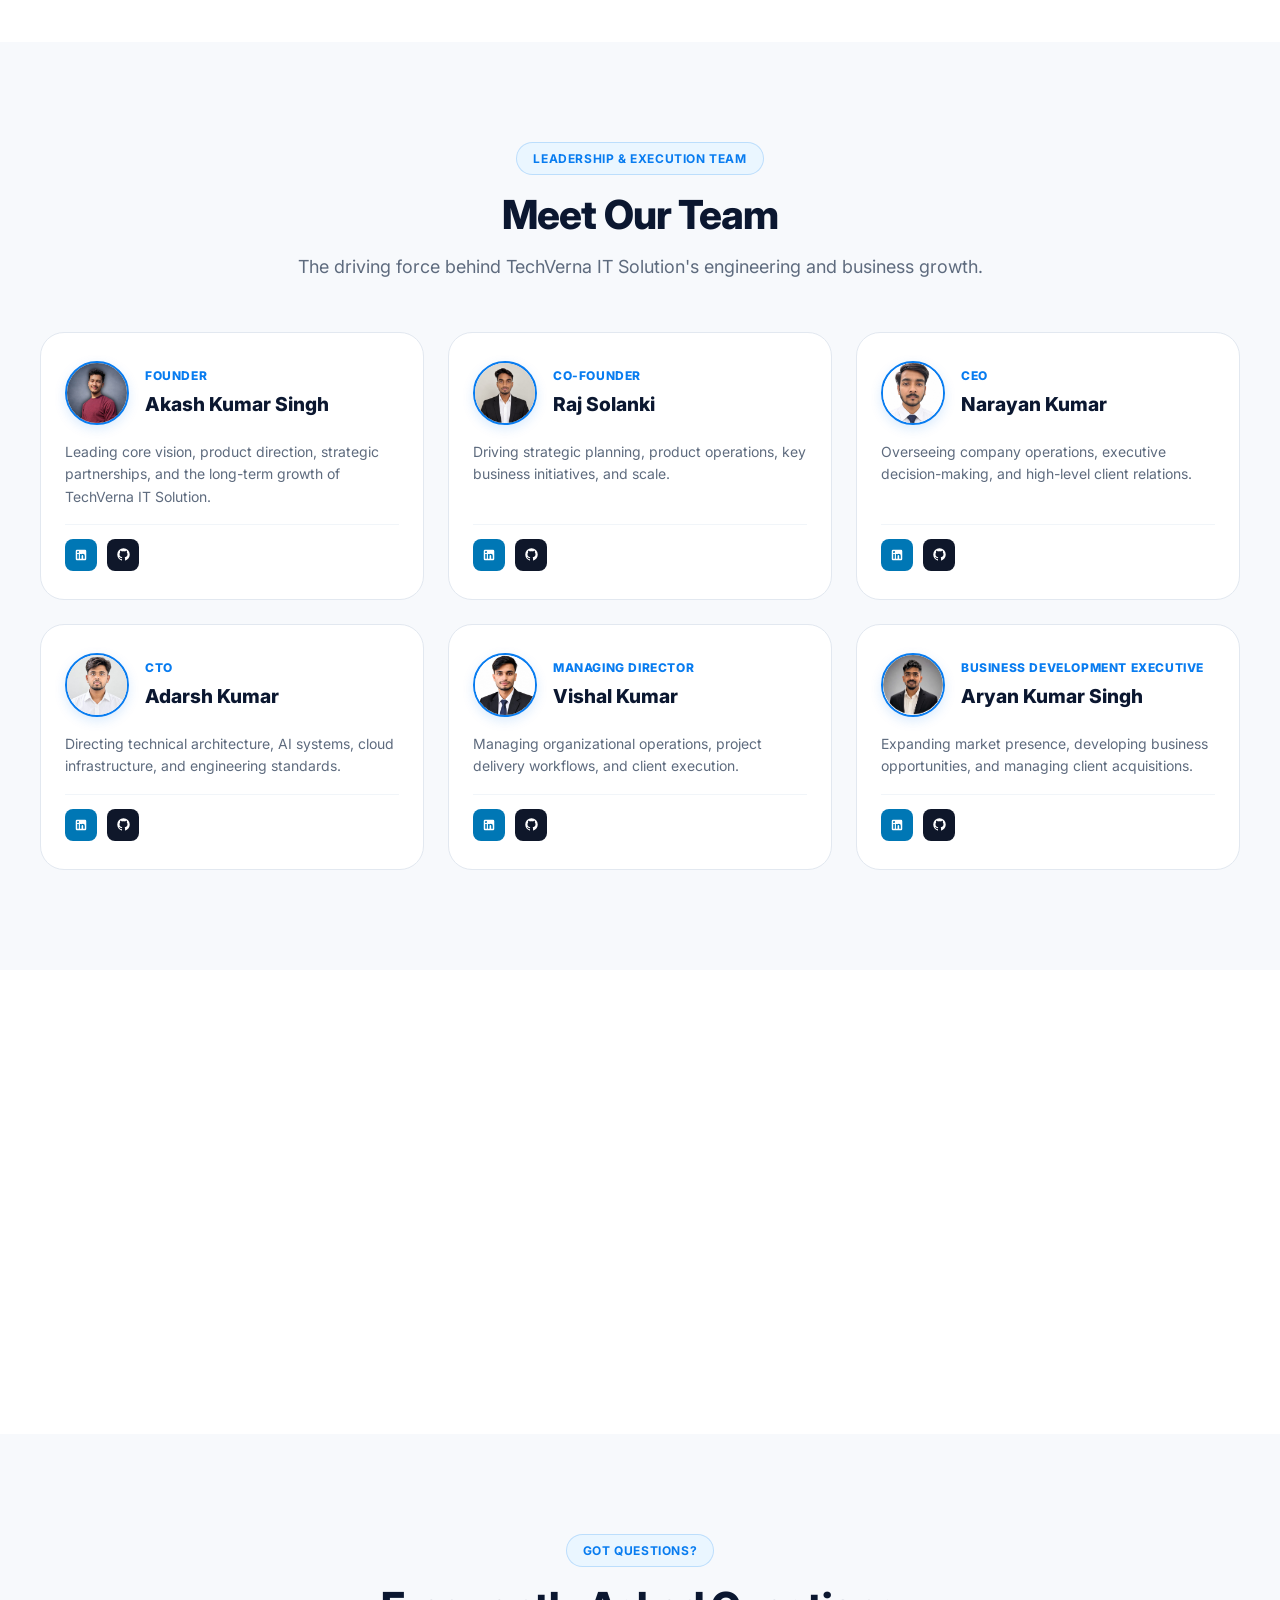
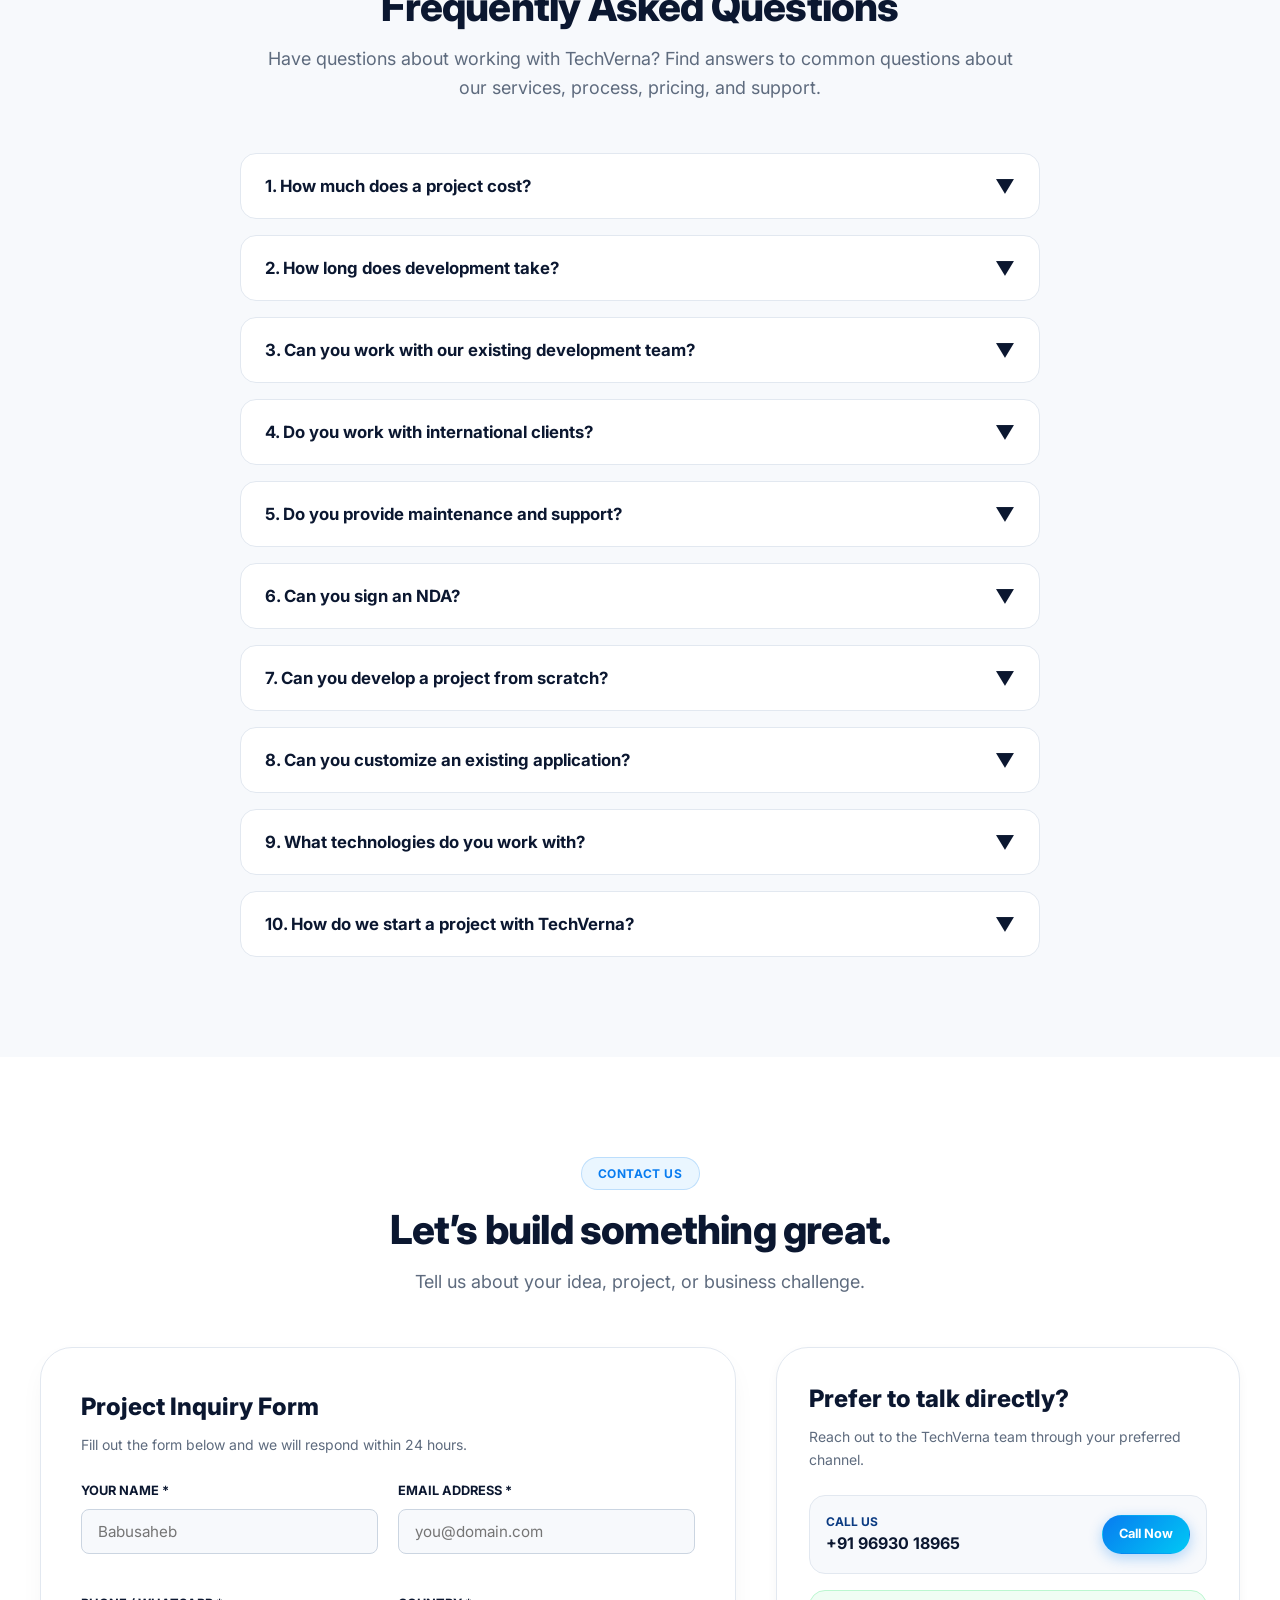
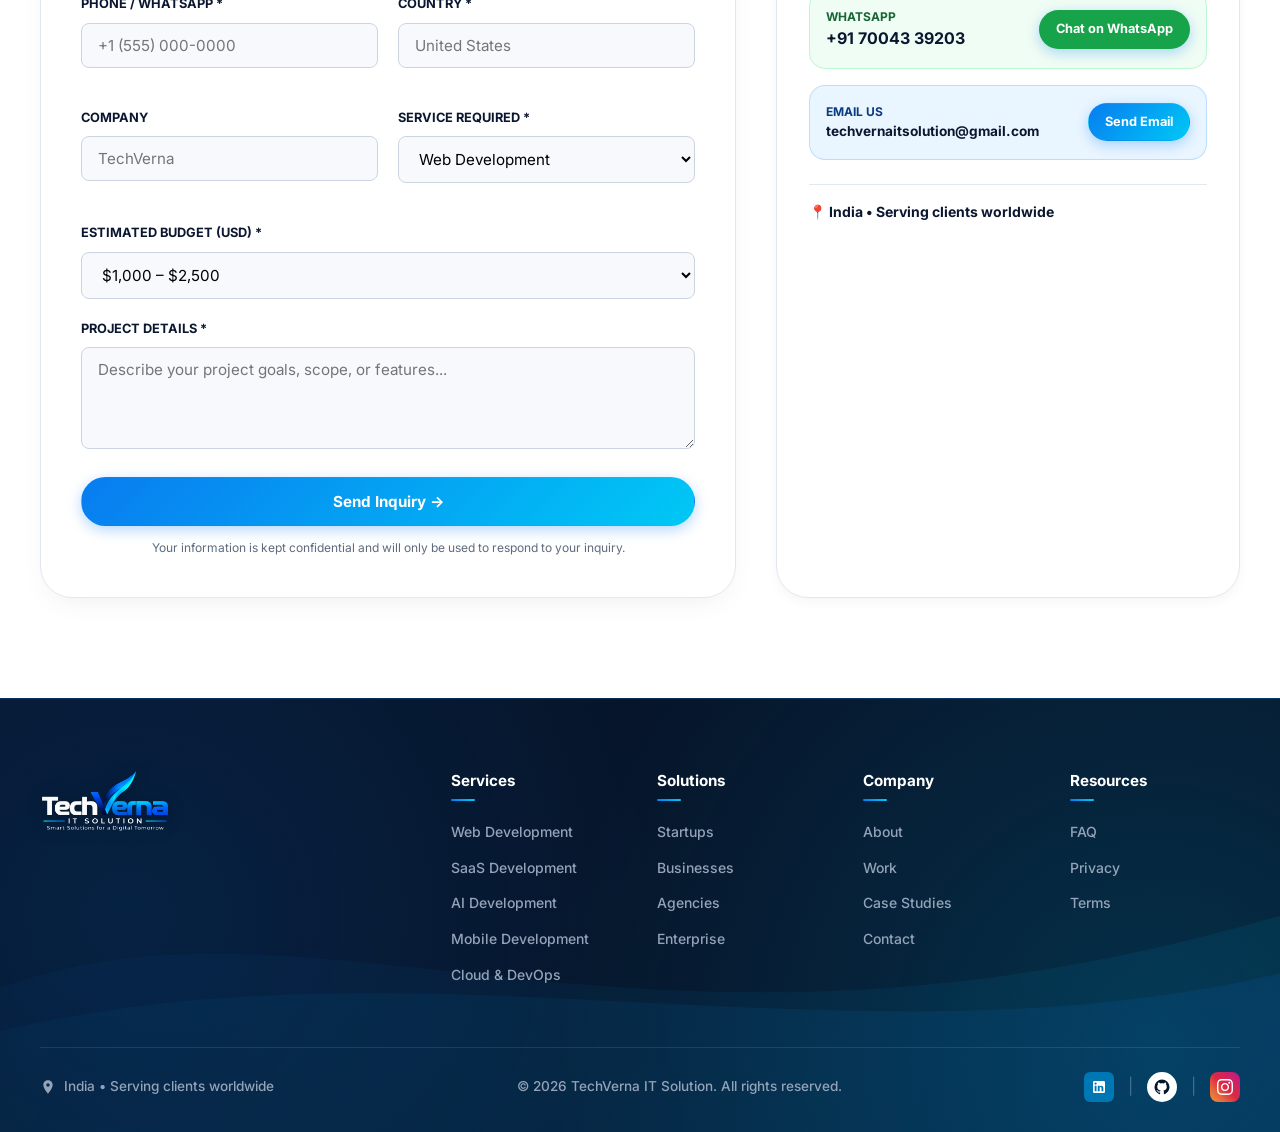
==== commit ba097161: "Update sitemap, robots.txt, and canonical tags to use techverna.pages.dev domain" ====
--- a/index.html
+++ b/index.html
@@ -8,20 +8,20 @@
   <meta name="keywords" content="Software Development, Web Development, SaaS Development, AI Development, Mobile App Development, Custom Software, ERP Development, API Development, Business Automation, TechVerna">
   <meta name="author" content="TechVerna IT Solution">
     <meta name="google-site-verification" content="HEP0LEoK5Uc9oOuq4HN0b5jV79jJ20gmPk0bxFxzll4">
-  <link rel="canonical" href="https://techverna.in/">
+  <link rel="canonical" href="https://techverna.pages.dev/">
 
   <!-- Open Graph / Facebook -->
   <meta property="og:type" content="website">
-  <meta property="og:url" content="https://techverna.in/">
+  <meta property="og:url" content="https://techverna.pages.dev/">
   <meta property="og:title" content="TechVerna IT Solution | Software Development & Digital Solutions">
   <meta property="og:description" content="Smart Solutions for a Digital Tomorrow. Turning ideas into scalable digital products through modern software development.">
-  <meta property="og:image" content="https://techverna.in/assets/logo.png">
+  <meta property="og:image" content="https://techverna.pages.dev/assets/logo.png">
 
   <!-- Twitter -->
   <meta name="twitter:card" content="summary_large_image">
   <meta name="twitter:title" content="TechVerna IT Solution | Software Development & Digital Solutions">
   <meta name="twitter:description" content="Building modern digital products and software solutions for startups, businesses, agencies, and organizations.">
-  <meta name="twitter:image" content="https://techverna.in/assets/logo.png">
+  <meta name="twitter:image" content="https://techverna.pages.dev/assets/logo.png">
 
   <!-- Favicon -->
   <link rel="icon" type="image/png" href="assets/logo.png">
@@ -43,8 +43,8 @@
     "@type": "Organization",
     "name": "TechVerna IT Solution",
     "alternateName": "TechVerna",
-    "url": "https://techverna.in",
-    "logo": "https://techverna.in/assets/logo.png",
+    "url": "https://techverna.pages.dev",
+    "logo": "https://techverna.pages.dev/assets/logo.png",
     "slogan": "Smart Solutions for a Digital Tomorrow.",
     "email": "techvernaitsolution@gmail.com",
     "telephone": "+919693018965",
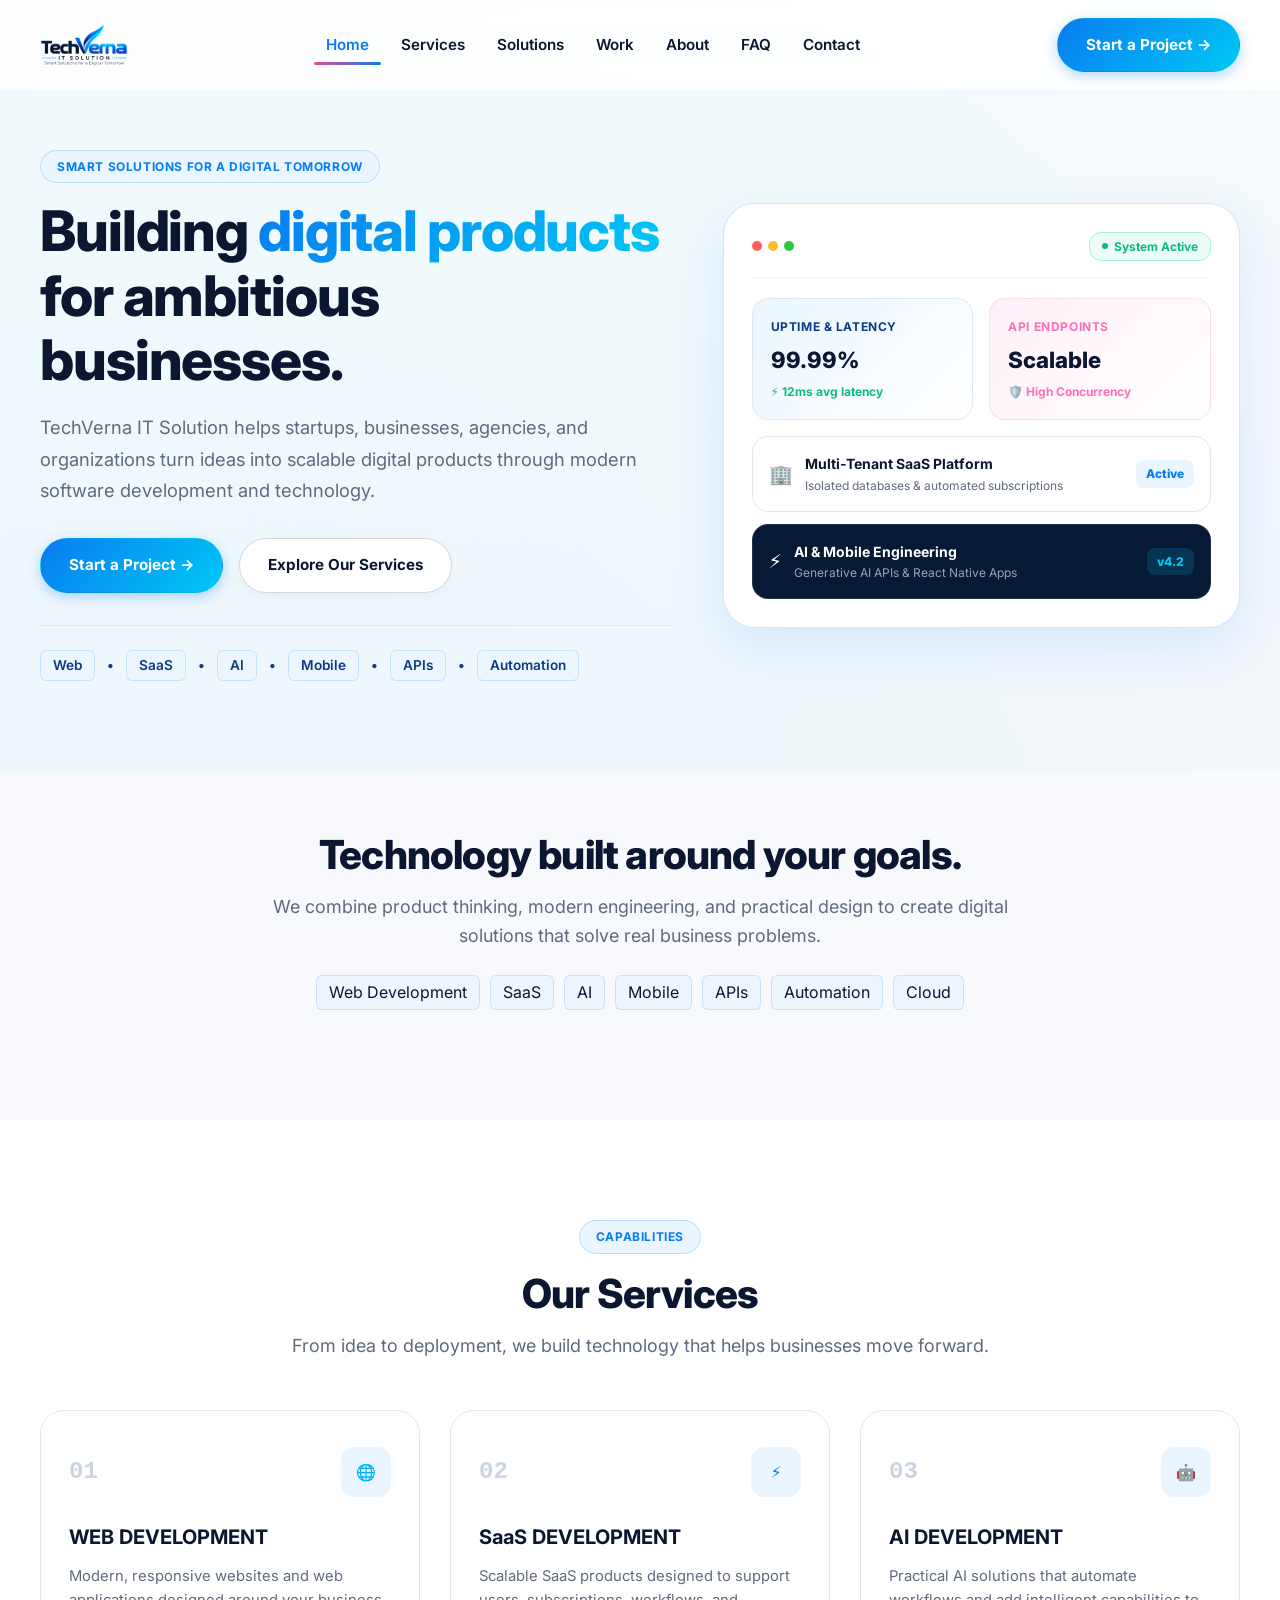
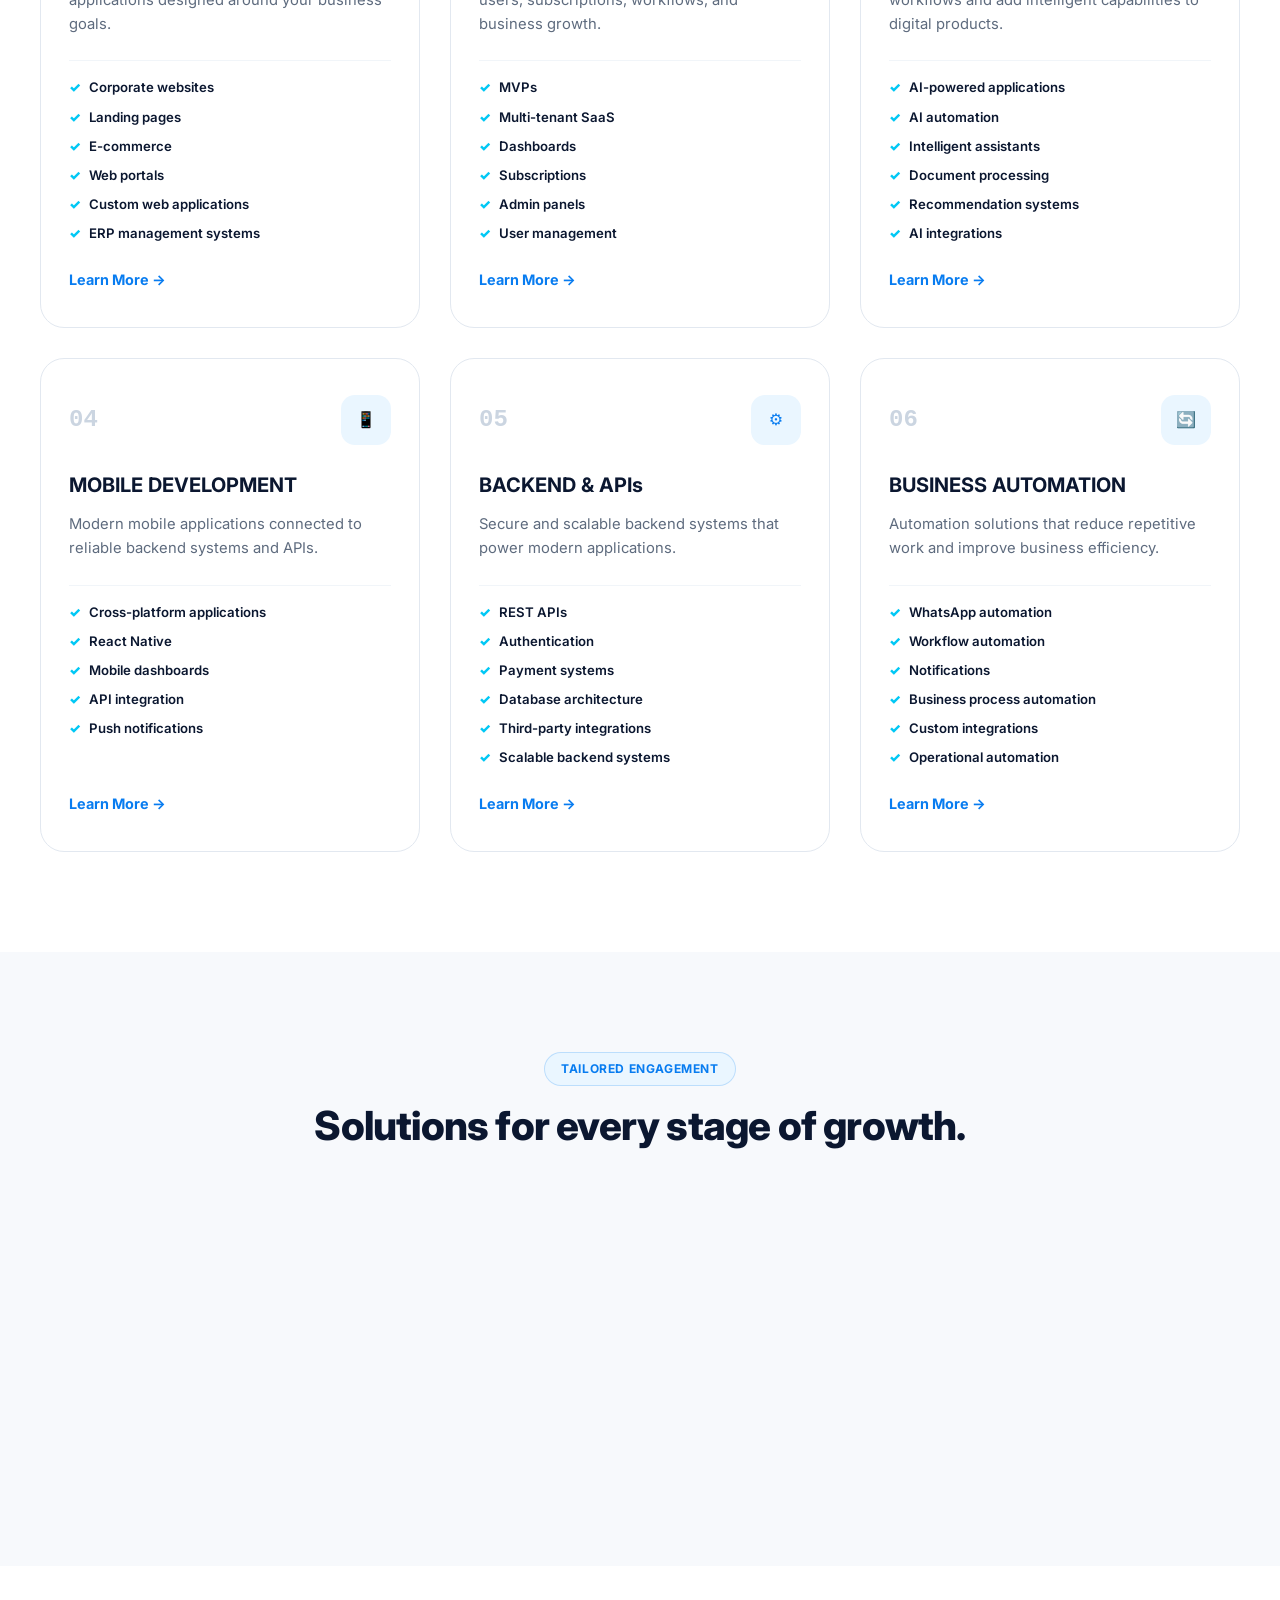
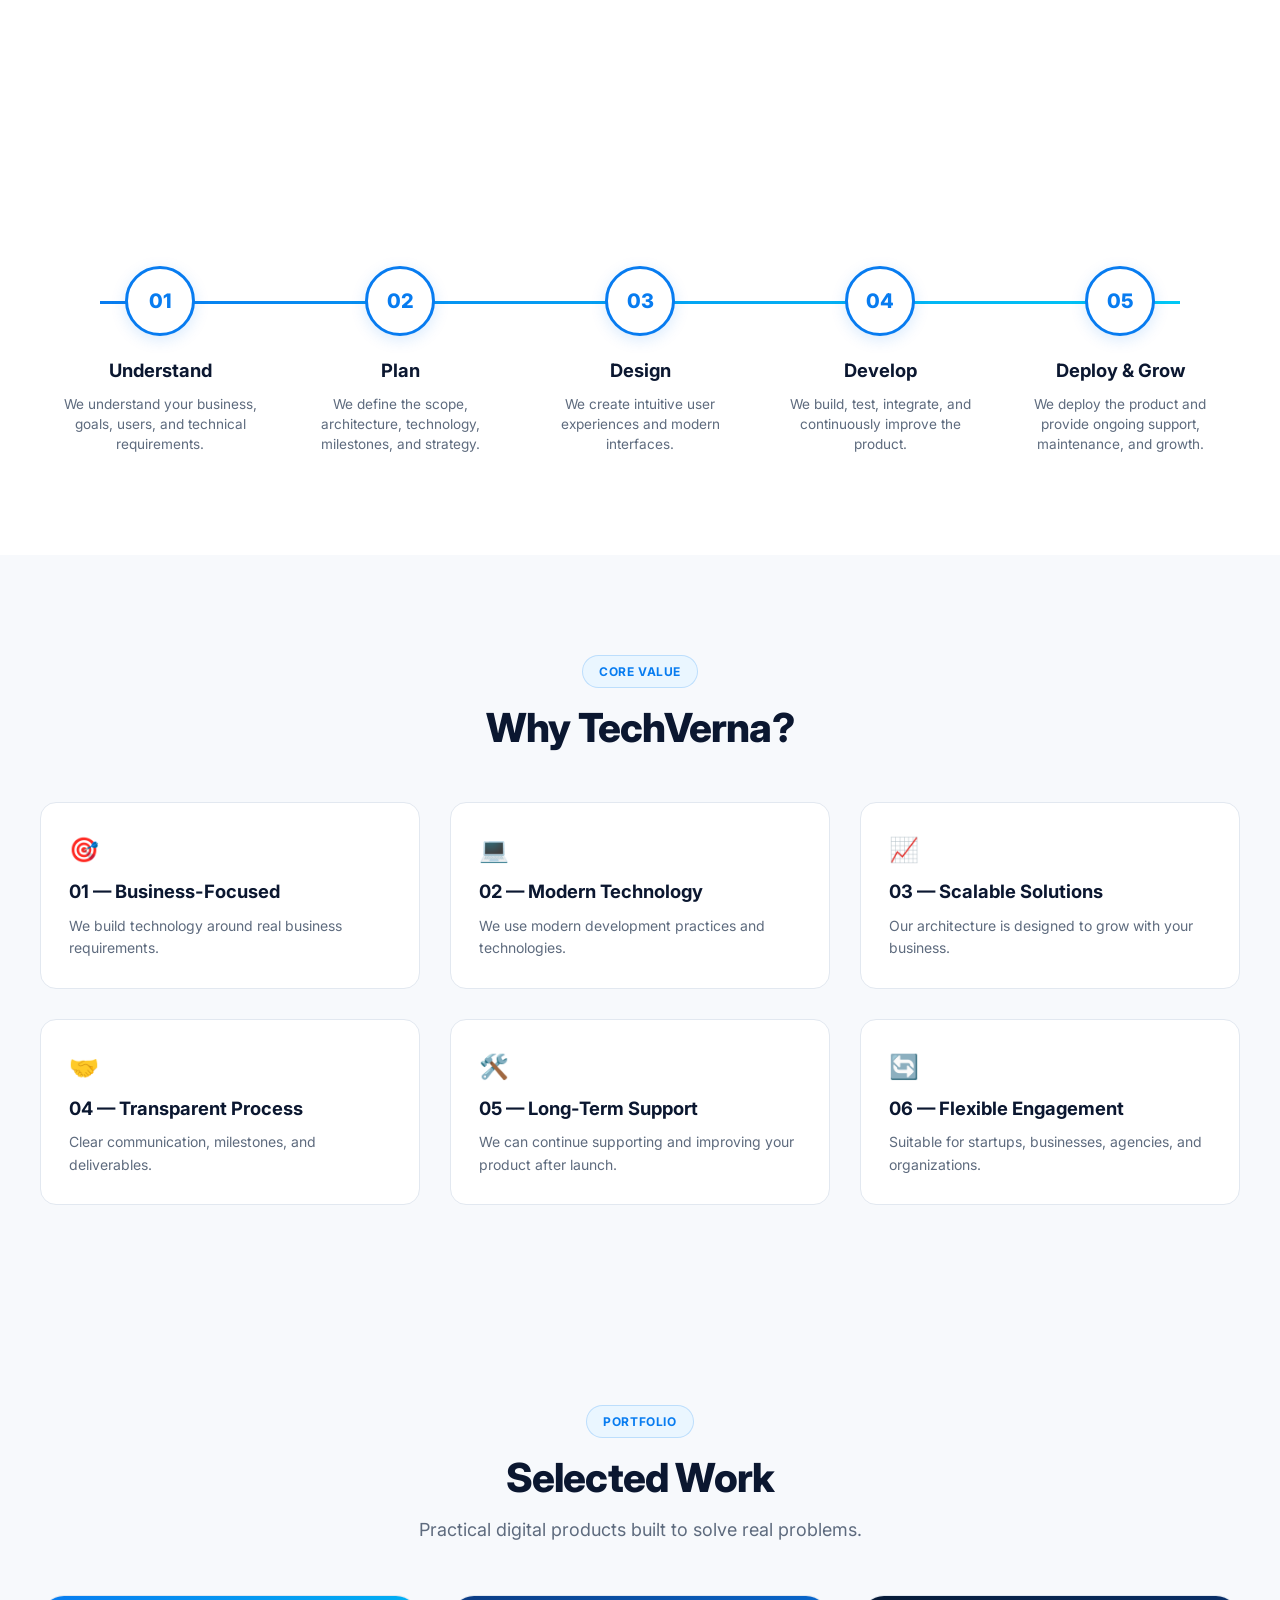
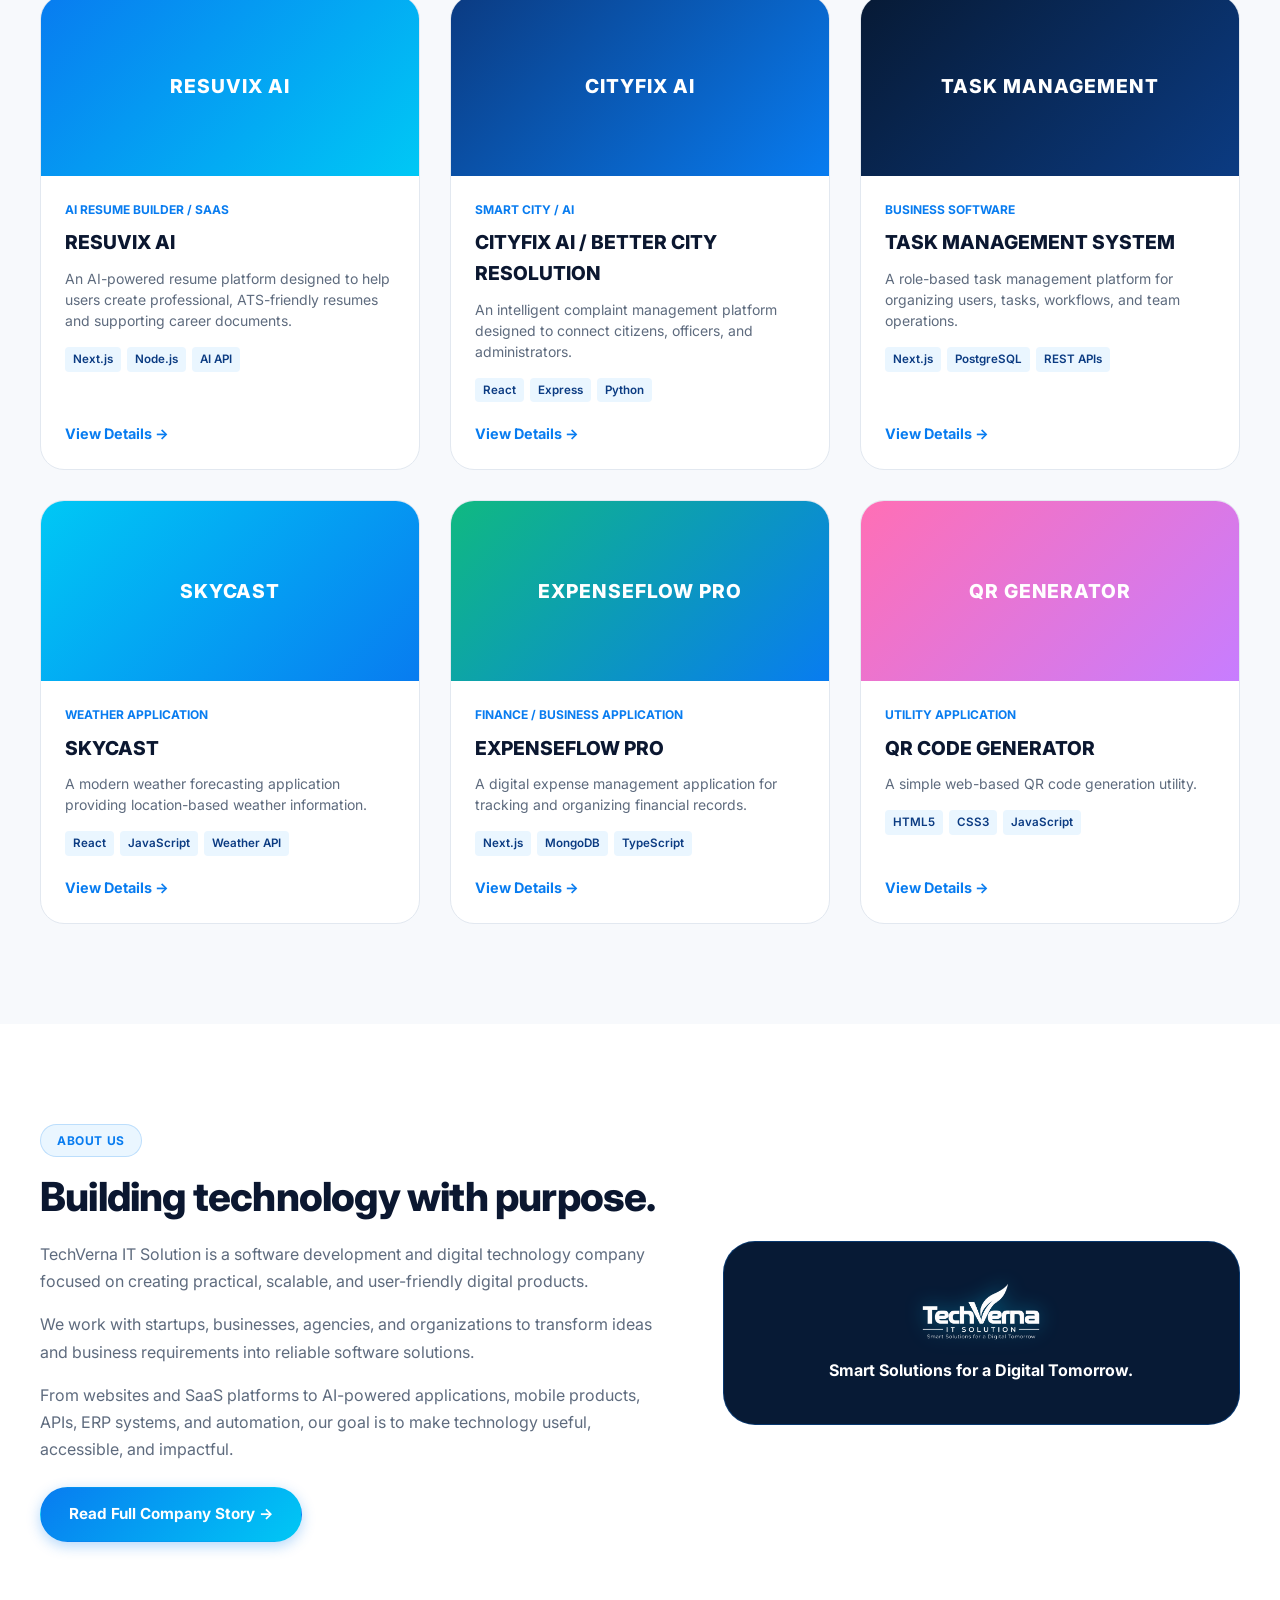
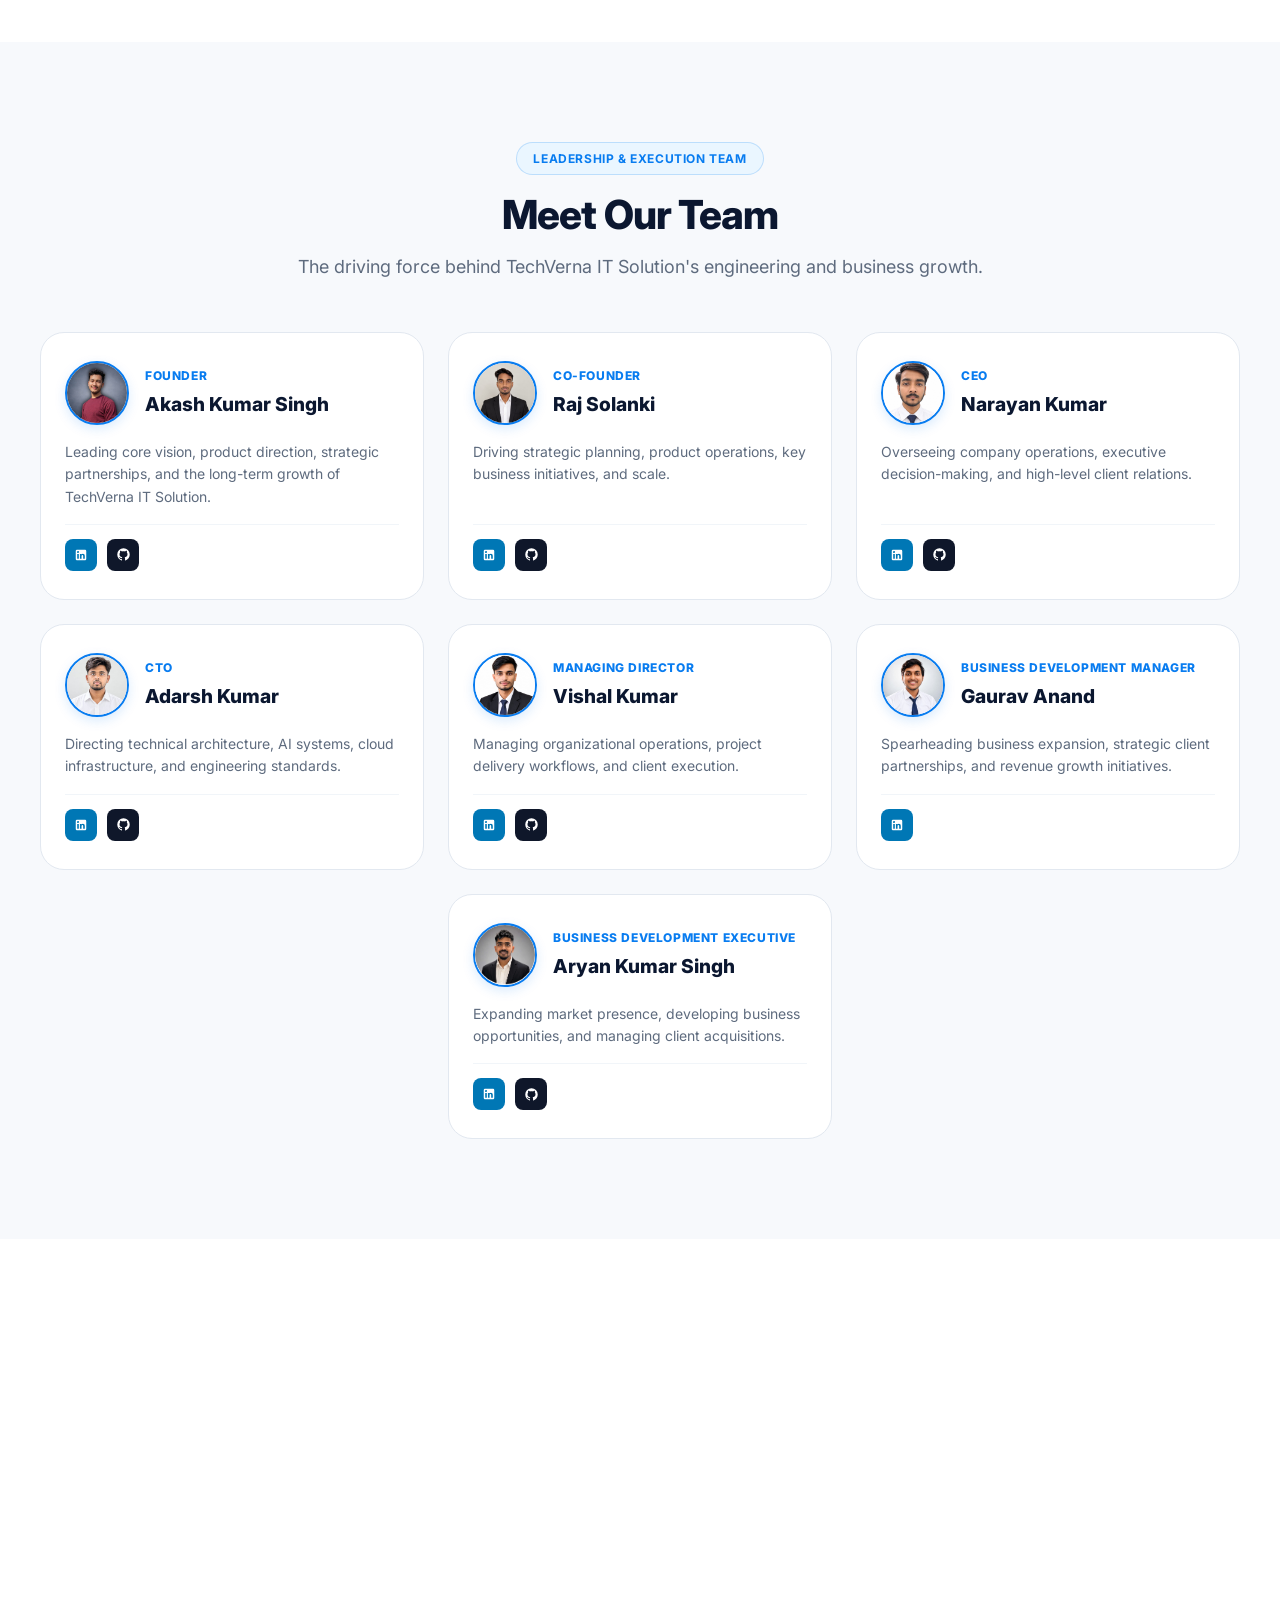
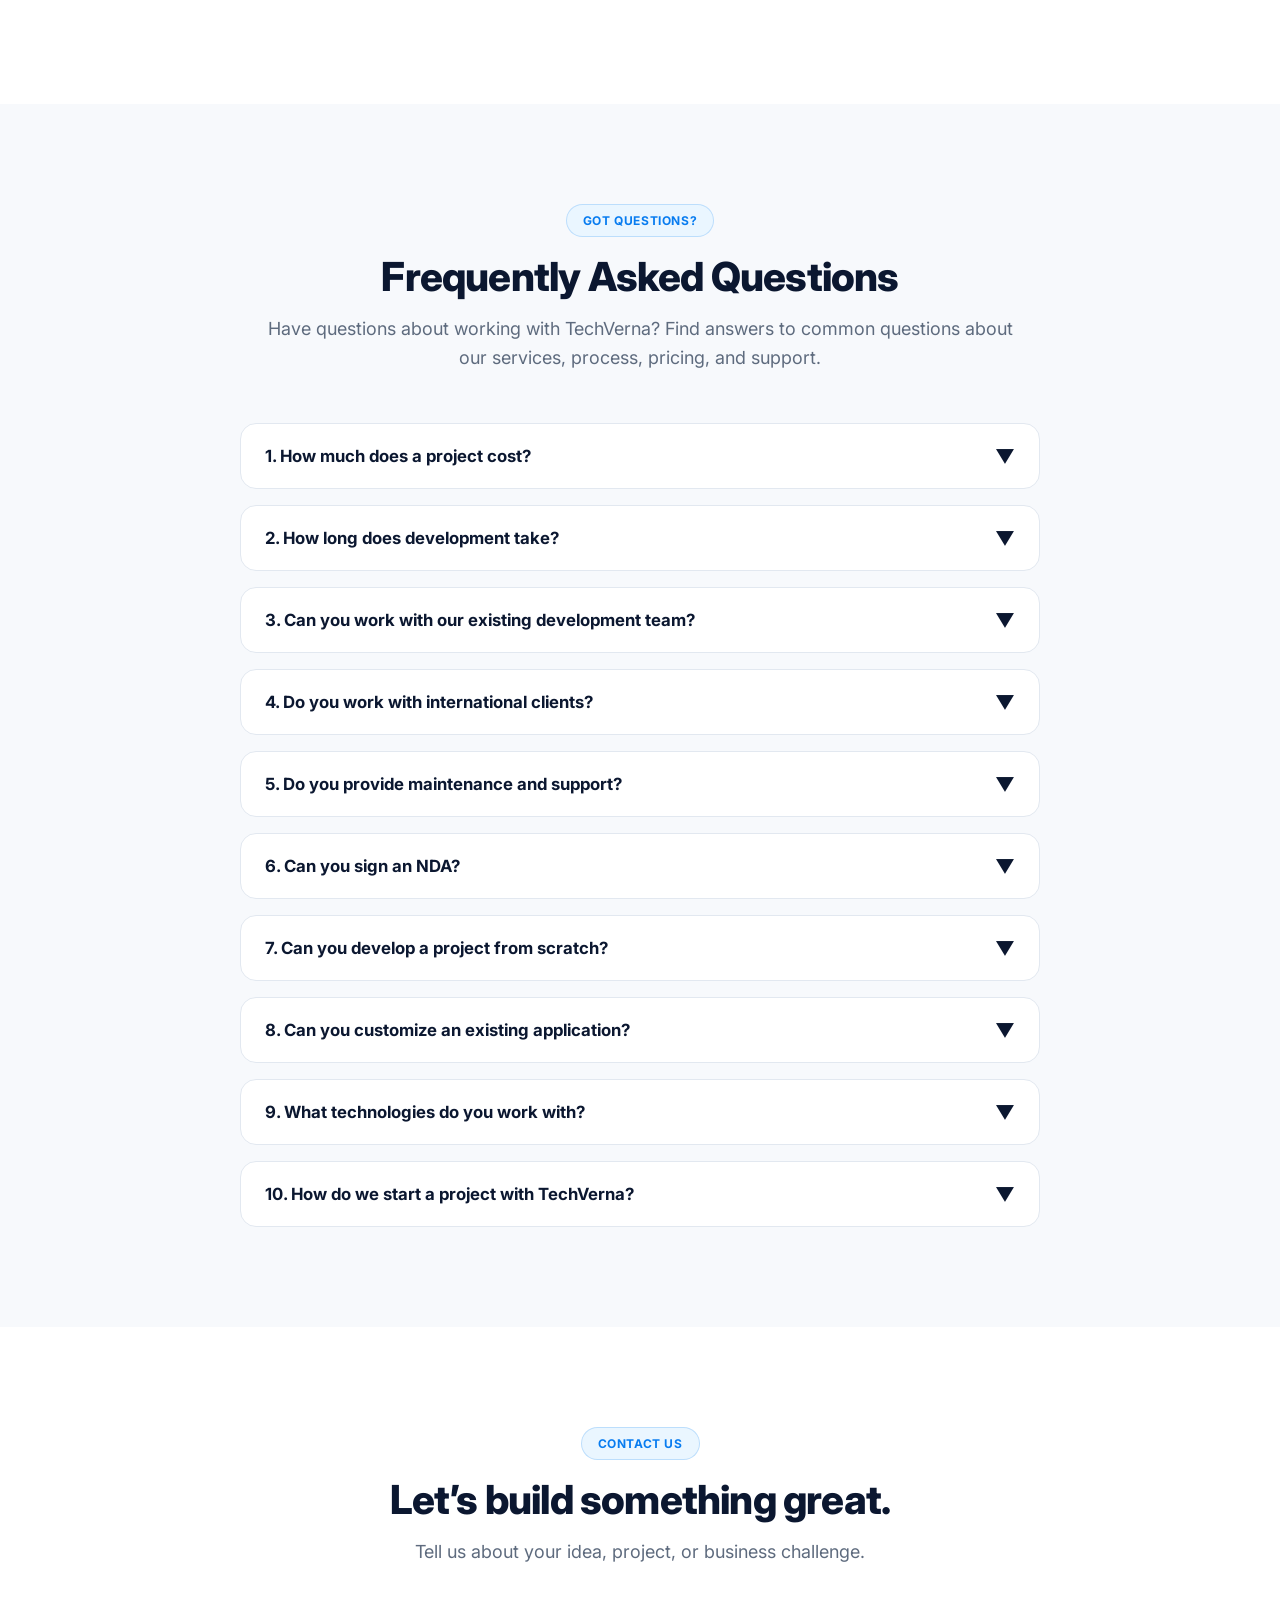
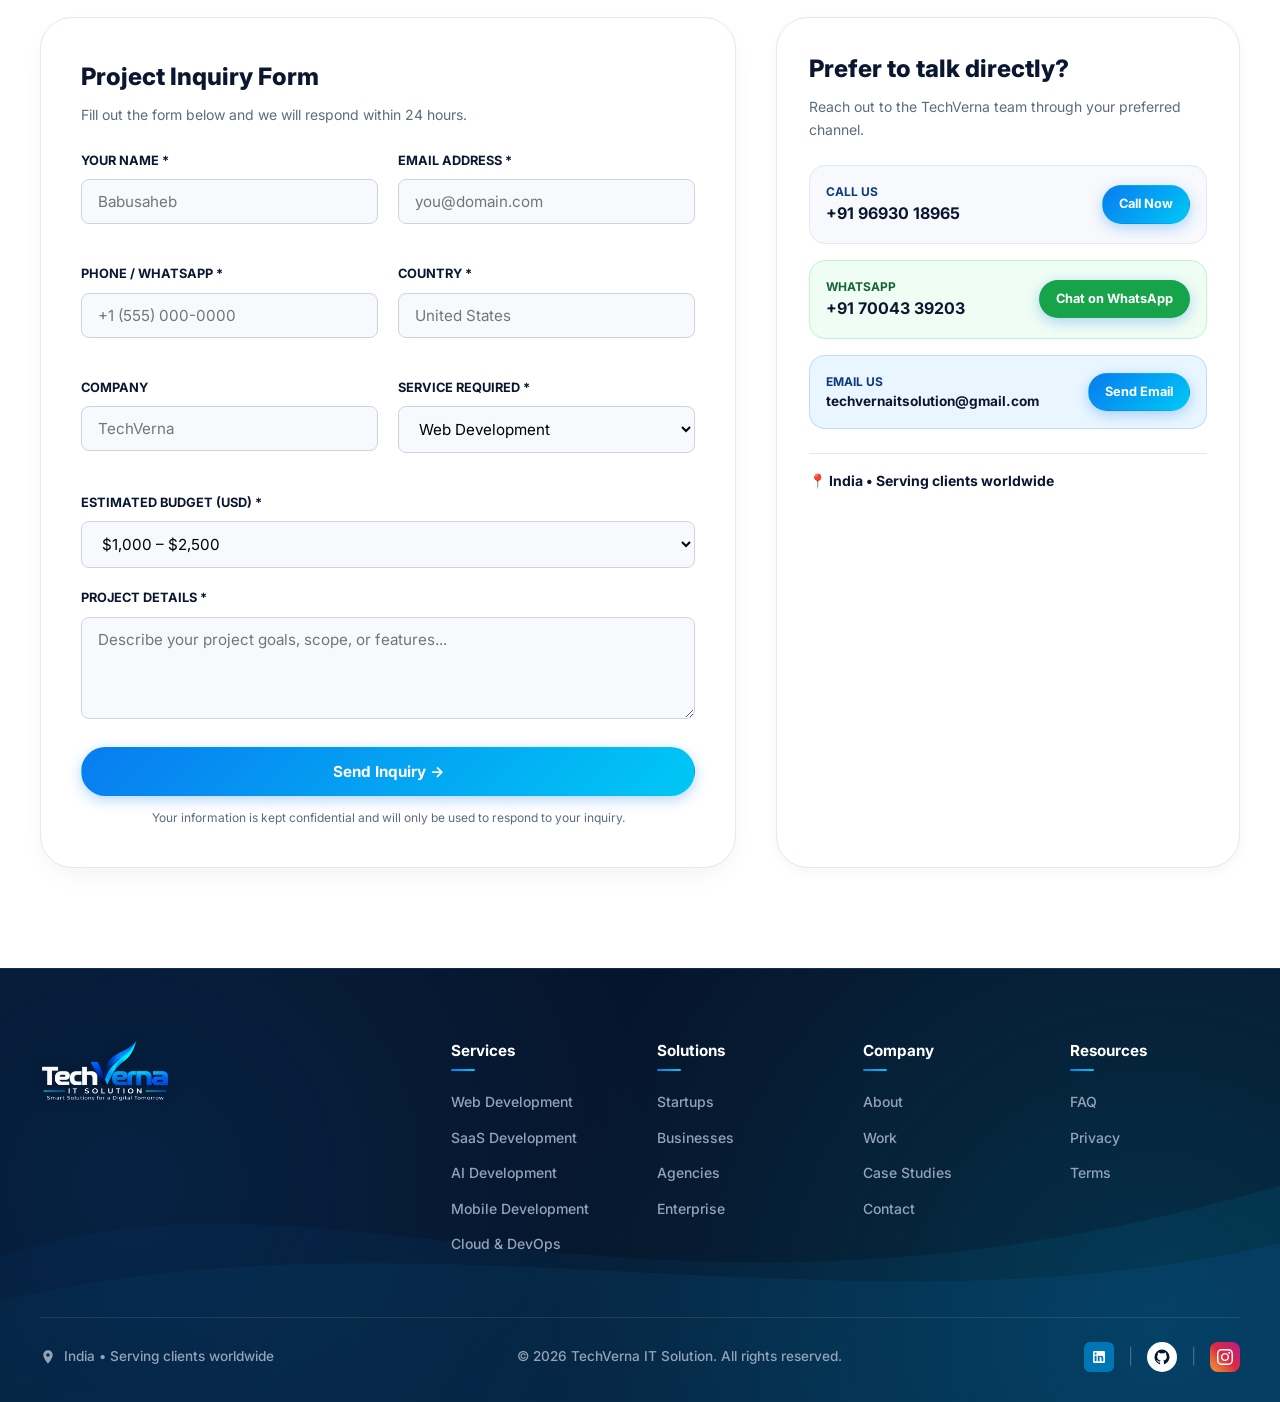
==== commit e1476cd8: "Add Gaurav Anand as Business Development Manager with profile portrait and LinkedIn" ====
--- a/index.html
+++ b/index.html
@@ -765,7 +765,30 @@
           </div>
         </div>
 
-        <!-- 06 BUSINESS DEVELOPMENT EXECUTIVE -->
+        <!-- 06 BUSINESS DEVELOPMENT MANAGER -->
+        <div class="executive-card">
+          <div>
+            <div class="executive-header">
+              <img src="assets/team/gaurav.jpg" alt="Gaurav Anand" class="executive-avatar">
+              <div>
+                <div class="executive-role-tag">BUSINESS DEVELOPMENT MANAGER</div>
+                <h3 class="executive-name">Gaurav Anand</h3>
+              </div>
+            </div>
+            <p class="executive-desc">
+              Spearheading business expansion, strategic client partnerships, and revenue growth initiatives.
+            </p>
+          </div>
+          <div class="team-social-links">
+            <a href="https://www.linkedin.com/in/gaurav-anand-2015b7202" target="_blank" rel="noopener noreferrer" class="team-social-btn linkedin" aria-label="Gaurav Anand LinkedIn">
+              <svg width="14" height="14" fill="currentColor" viewBox="0 0 24 24">
+                <path d="M19 3a2 2 0 0 1 2 2v14a2 2 0 0 1-2 2H5a2 2 0 0 1-2-2V5a2 2 0 0 1 2-2h14m-.5 15.5v-5.3a3.26 3.26 0 0 0-3.26-3.26c-.85 0-1.84.52-2.28 1.3v-1.11h-2.79v8.37h2.79v-4.93c0-.77.62-1.4 1.39-1.4a1.4 1.4 0 0 1 1.4 1.4v4.93h2.75M6.88 8.56a1.68 1.68 0 0 0 1.68-1.68c0-.93-.75-1.69-1.68-1.69a1.69 1.69 0 0 0-1.69 1.69c0 .93.76 1.68 1.69 1.68m1.39 9.94v-8.37H5.5v8.37h2.77z"/>
+              </svg>
+            </a>
+          </div>
+        </div>
+
+        <!-- 07 BUSINESS DEVELOPMENT EXECUTIVE -->
         <div class="executive-card">
           <div>
             <div class="executive-header">
--- a/css/style.css
+++ b/css/style.css
@@ -881,6 +881,12 @@
   gap: 24px;
 }
 
+@media (min-width: 769px) {
+  .team-grid-3col > .executive-card:last-child:nth-child(3n - 2) {
+    grid-column: 2;
+  }
+}
+
 .executive-card {
   background-color: var(--color-white);
   border: 1px solid #E2E8F0;
